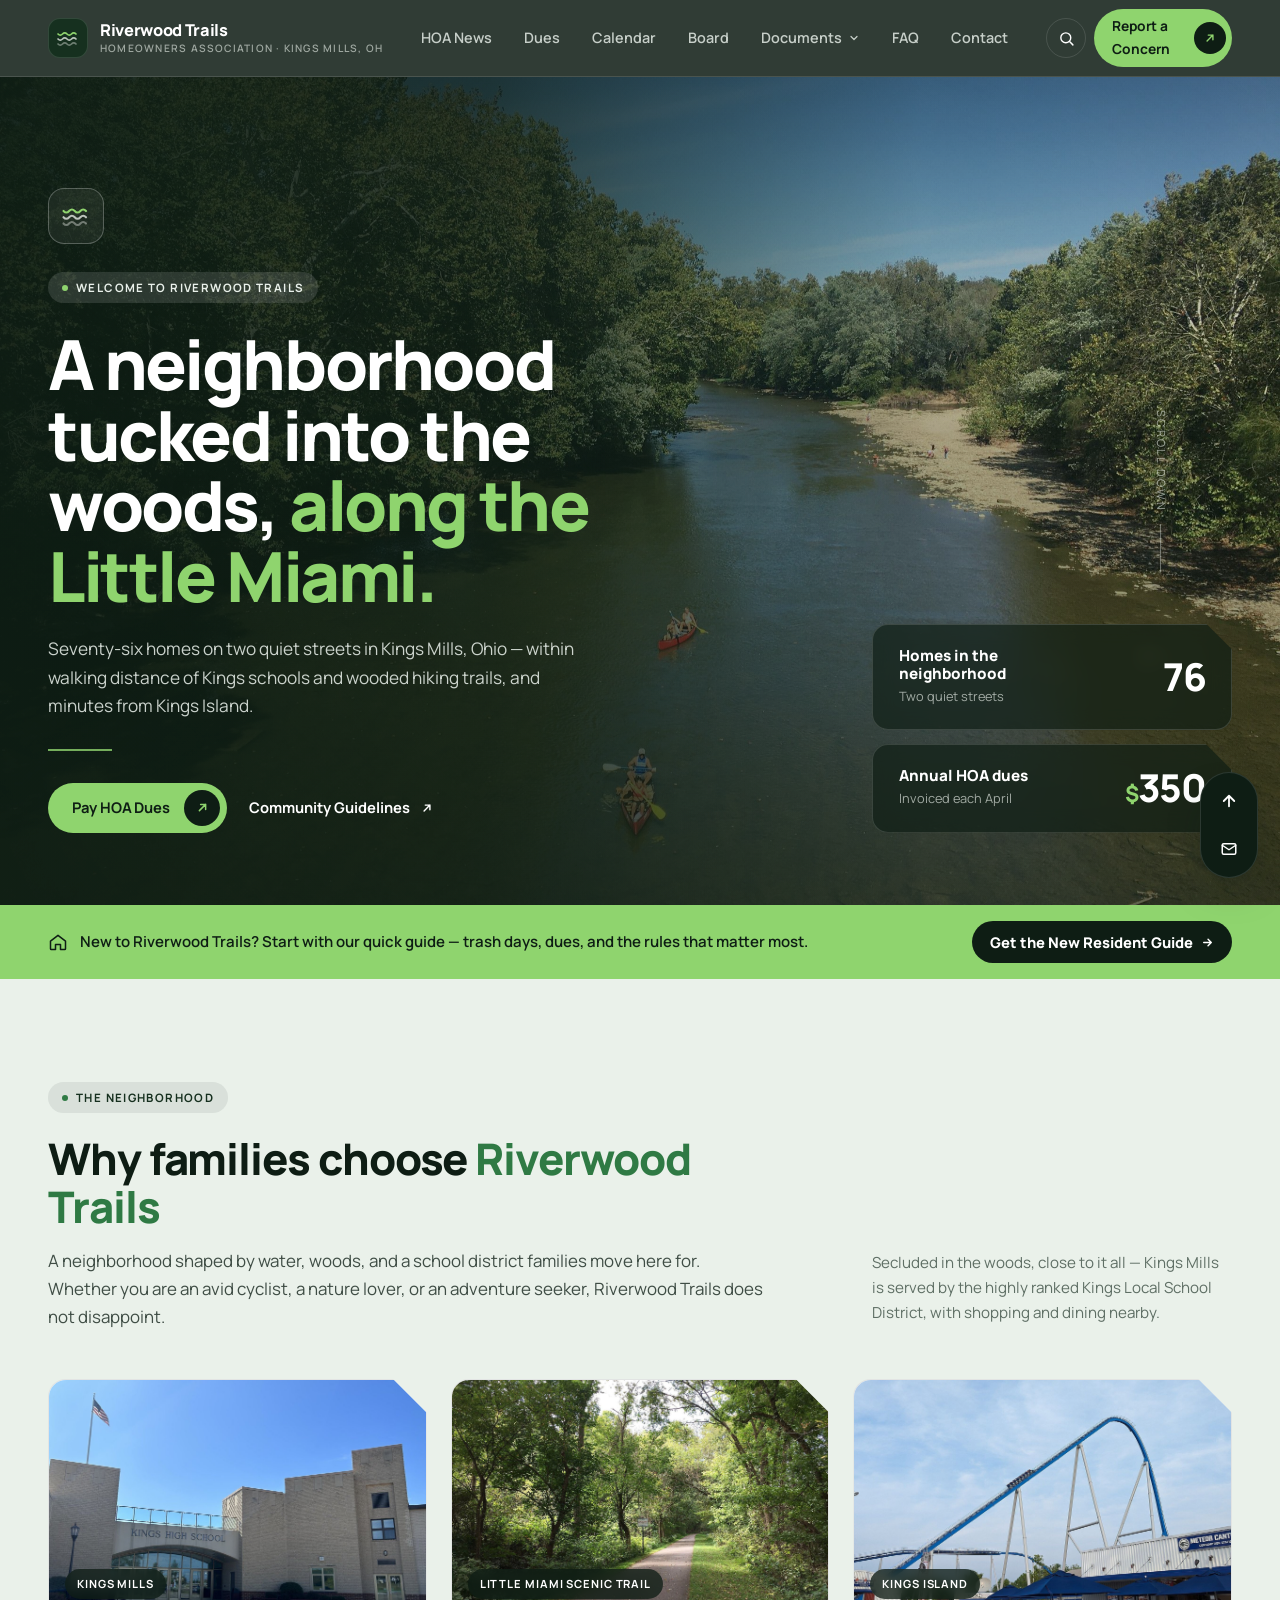
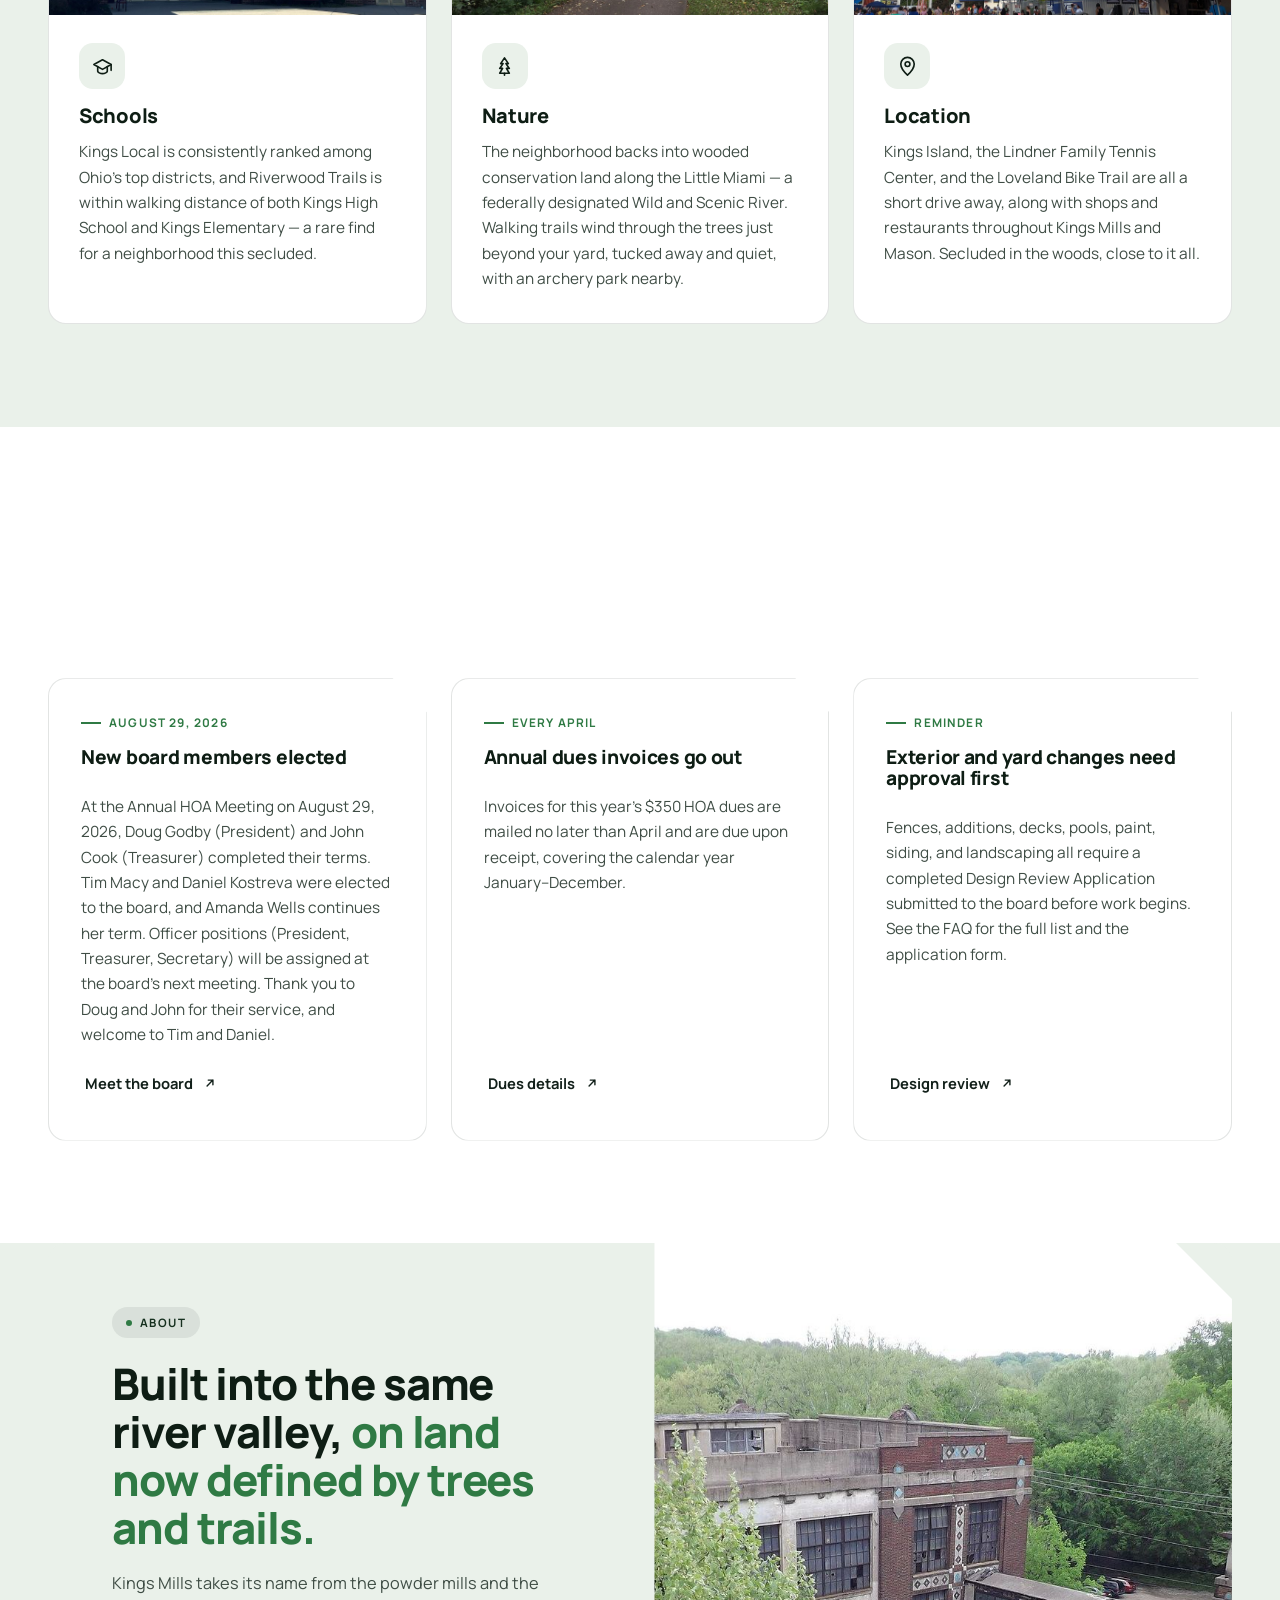
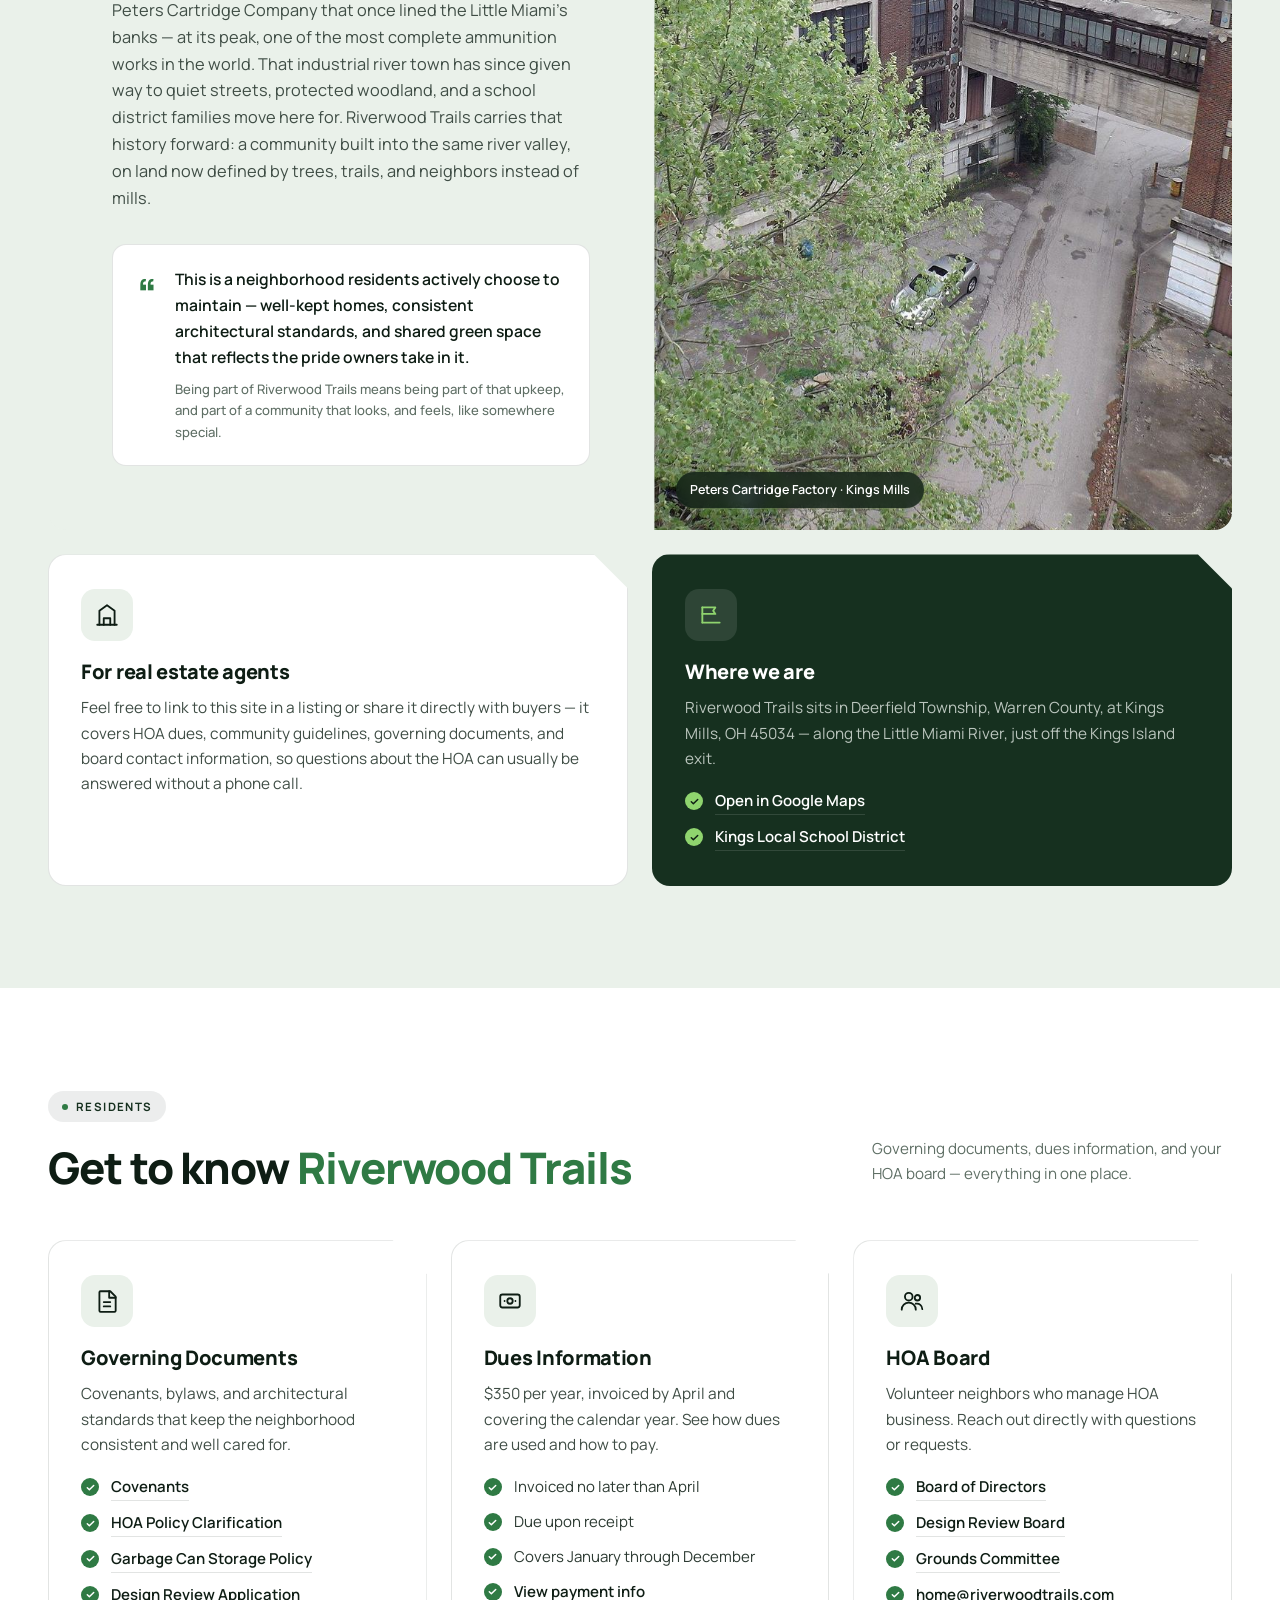
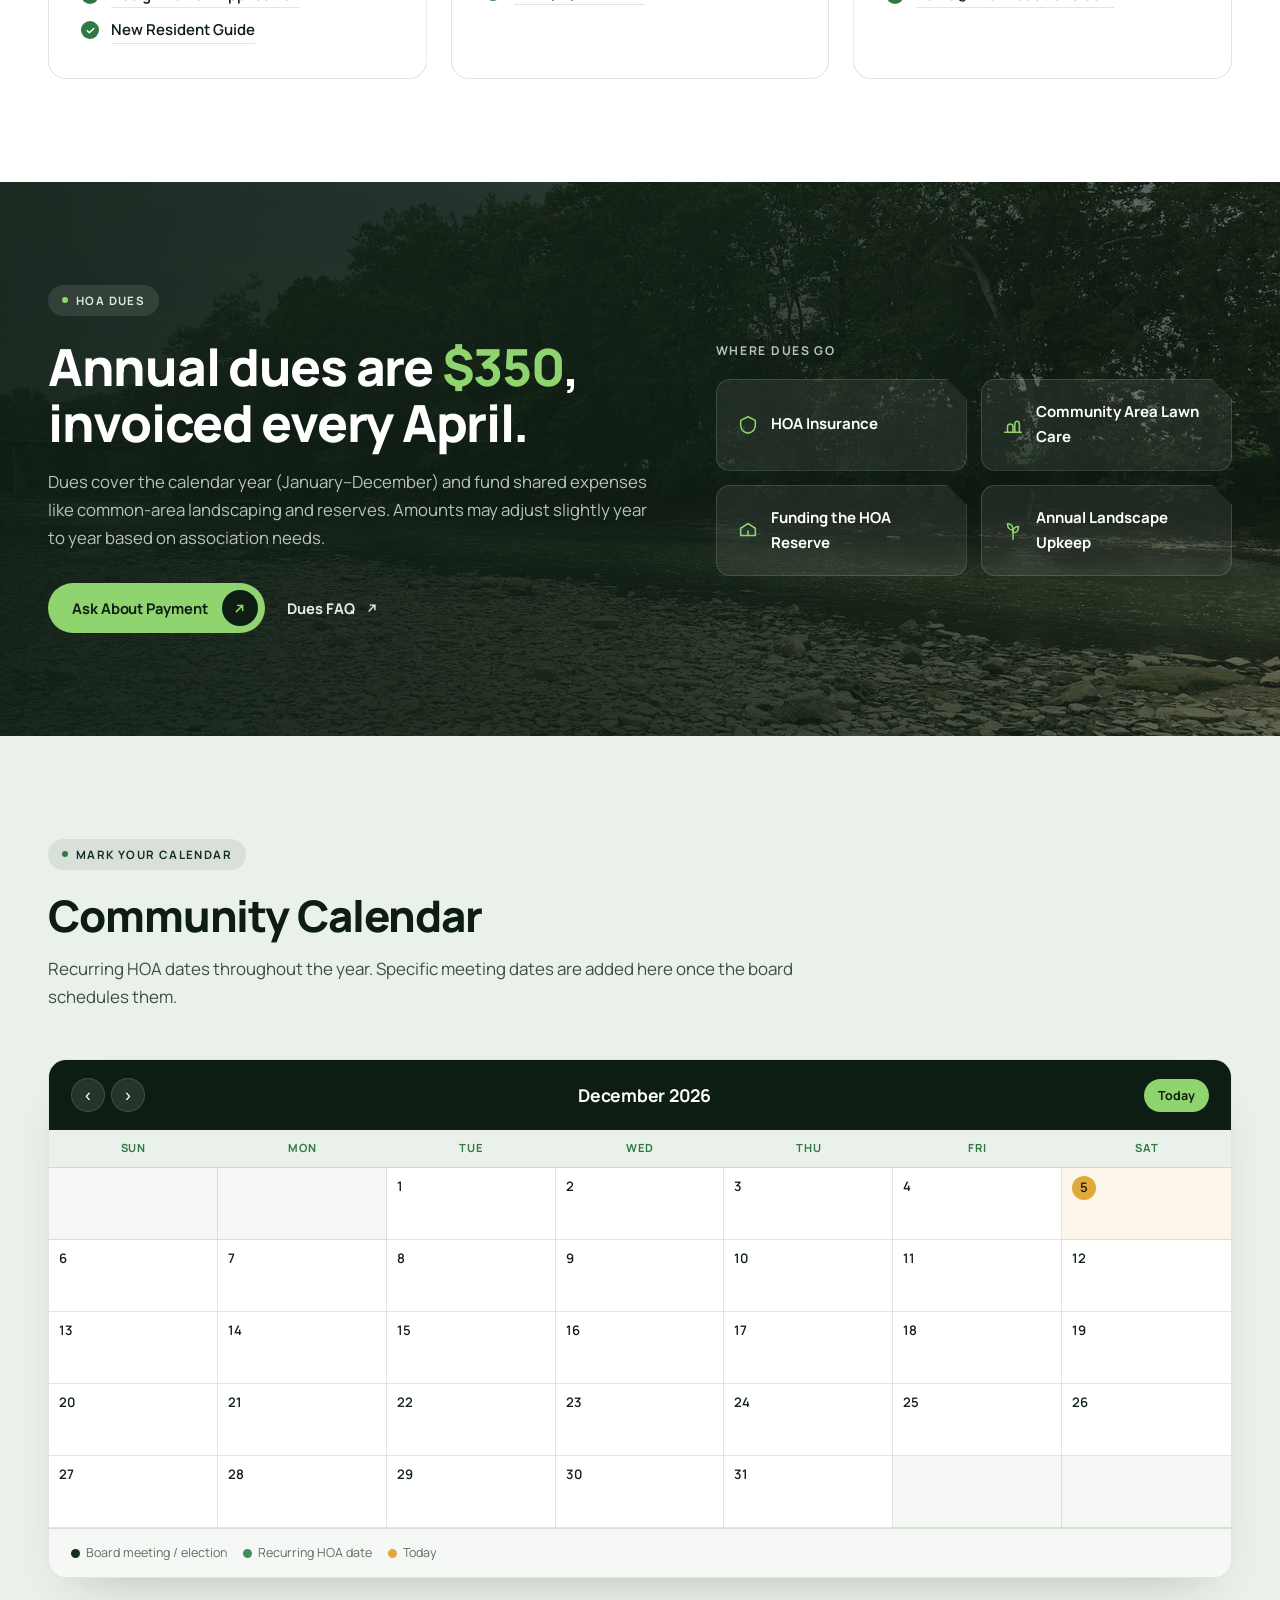
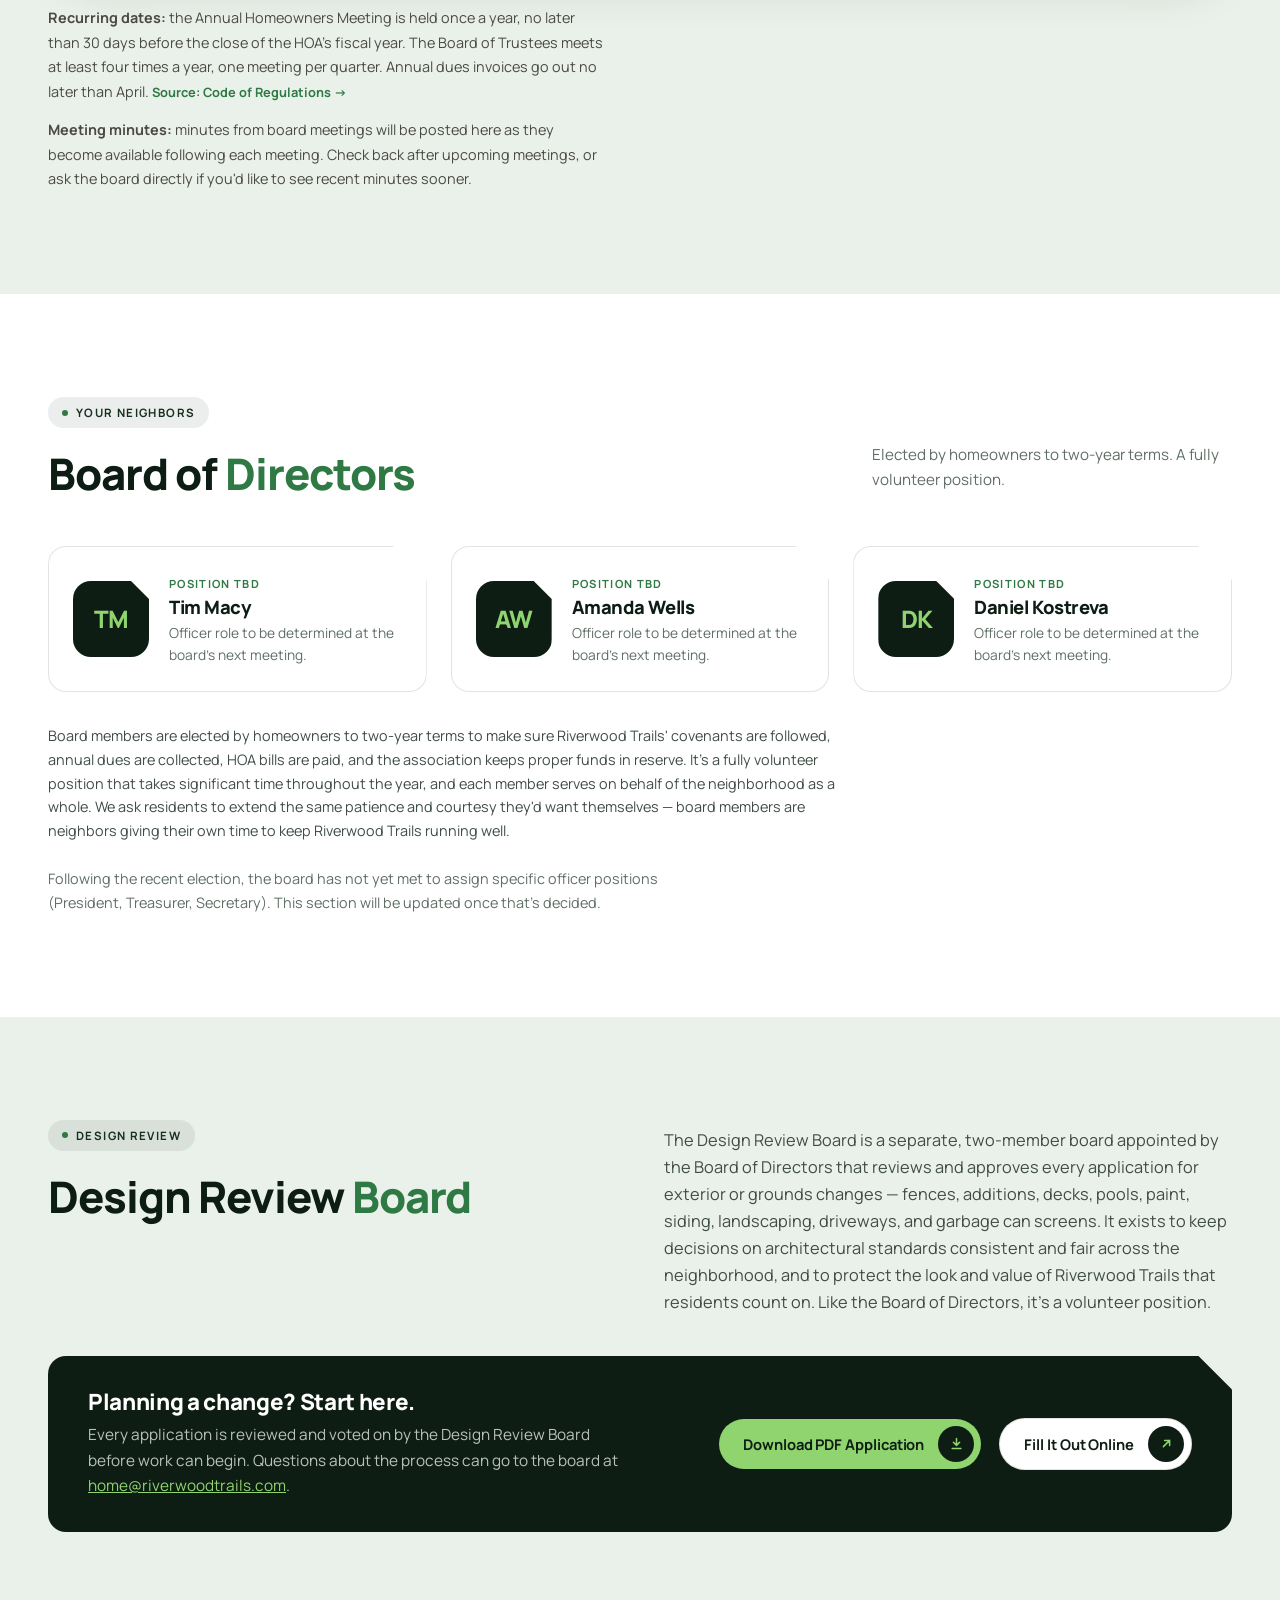
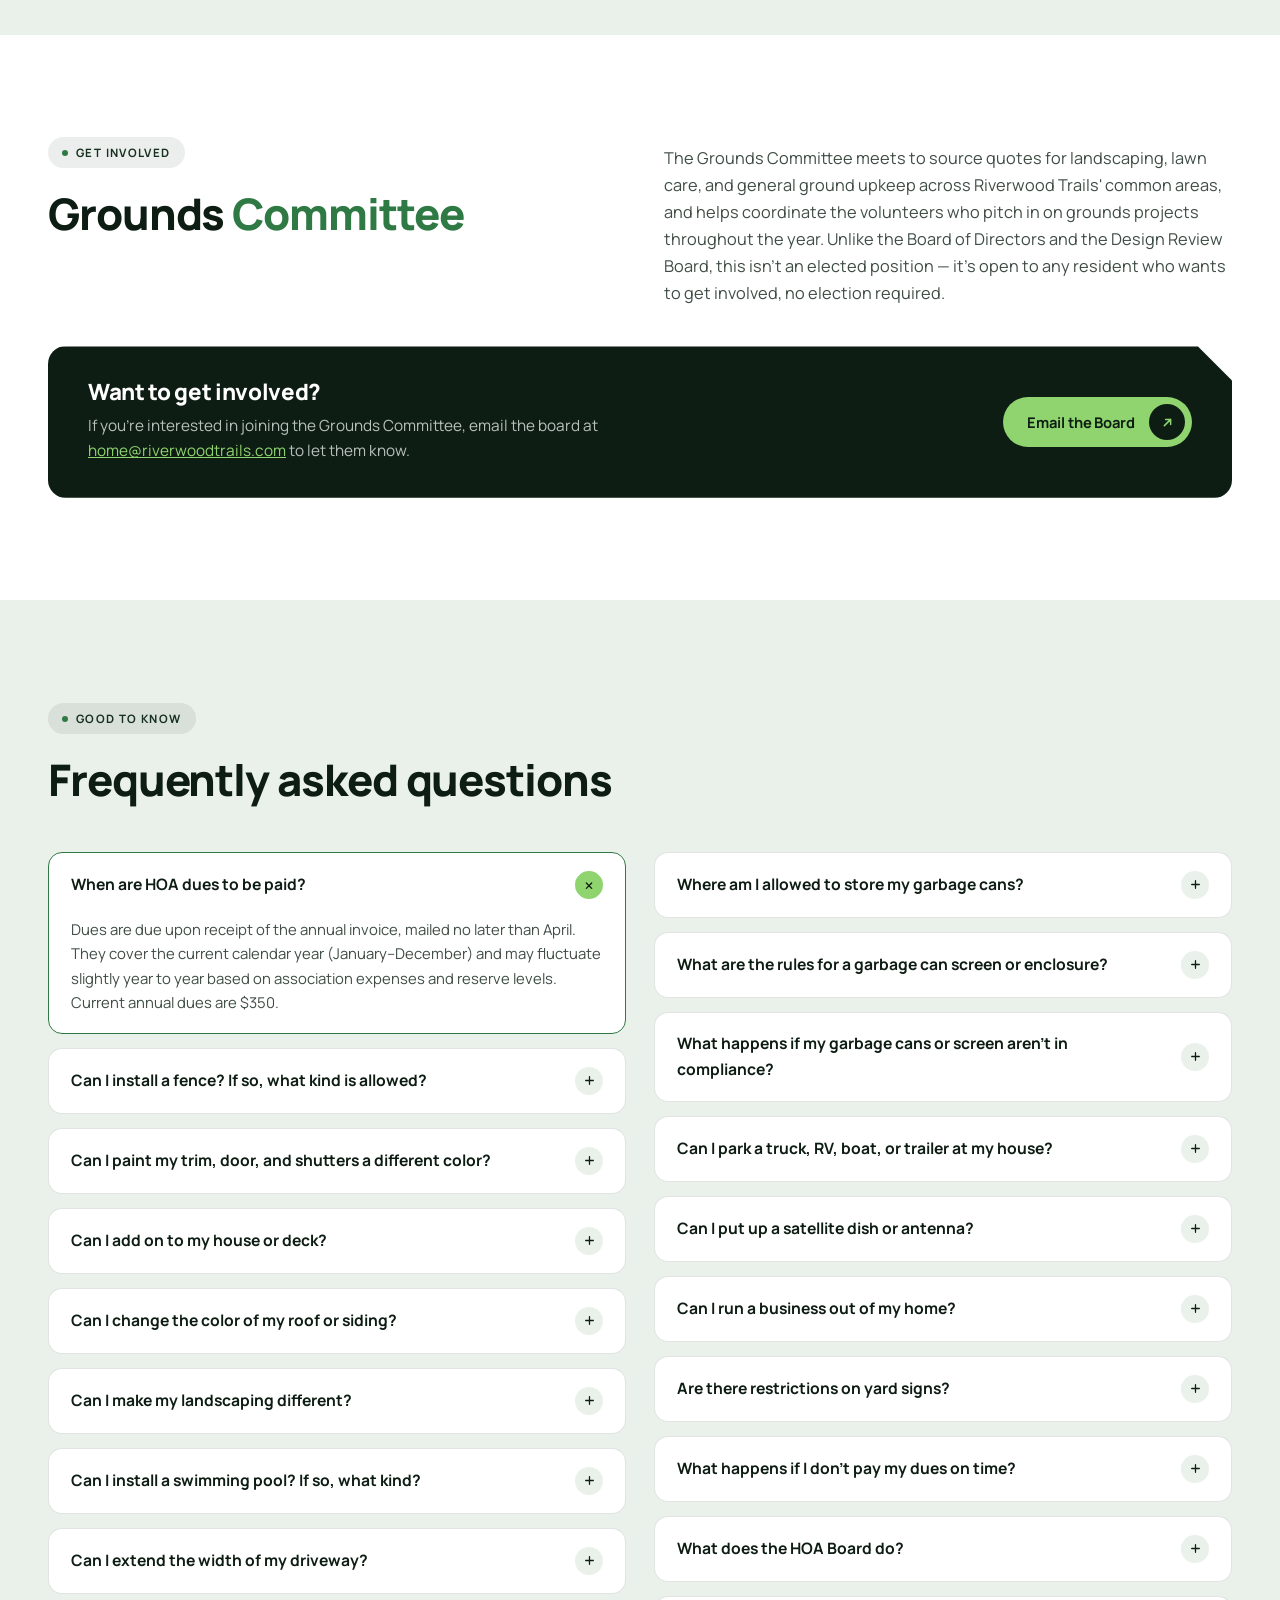
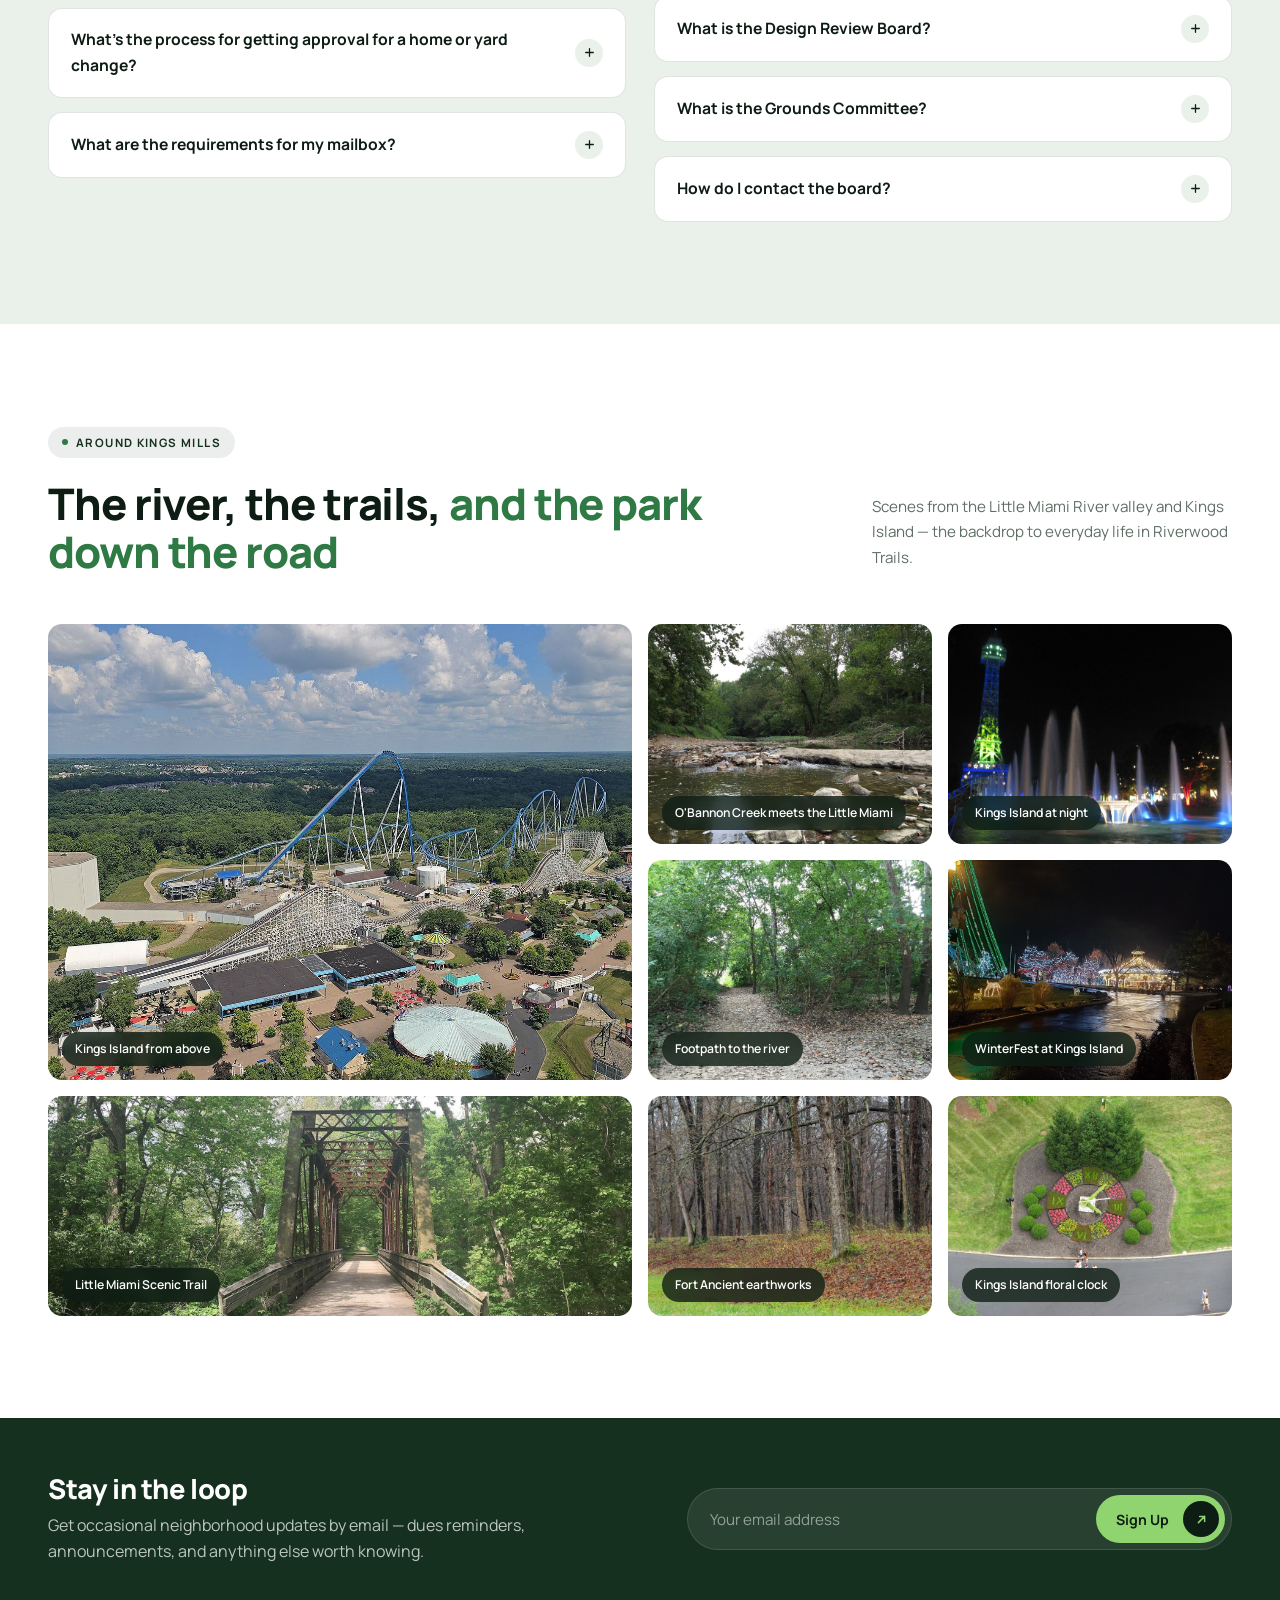
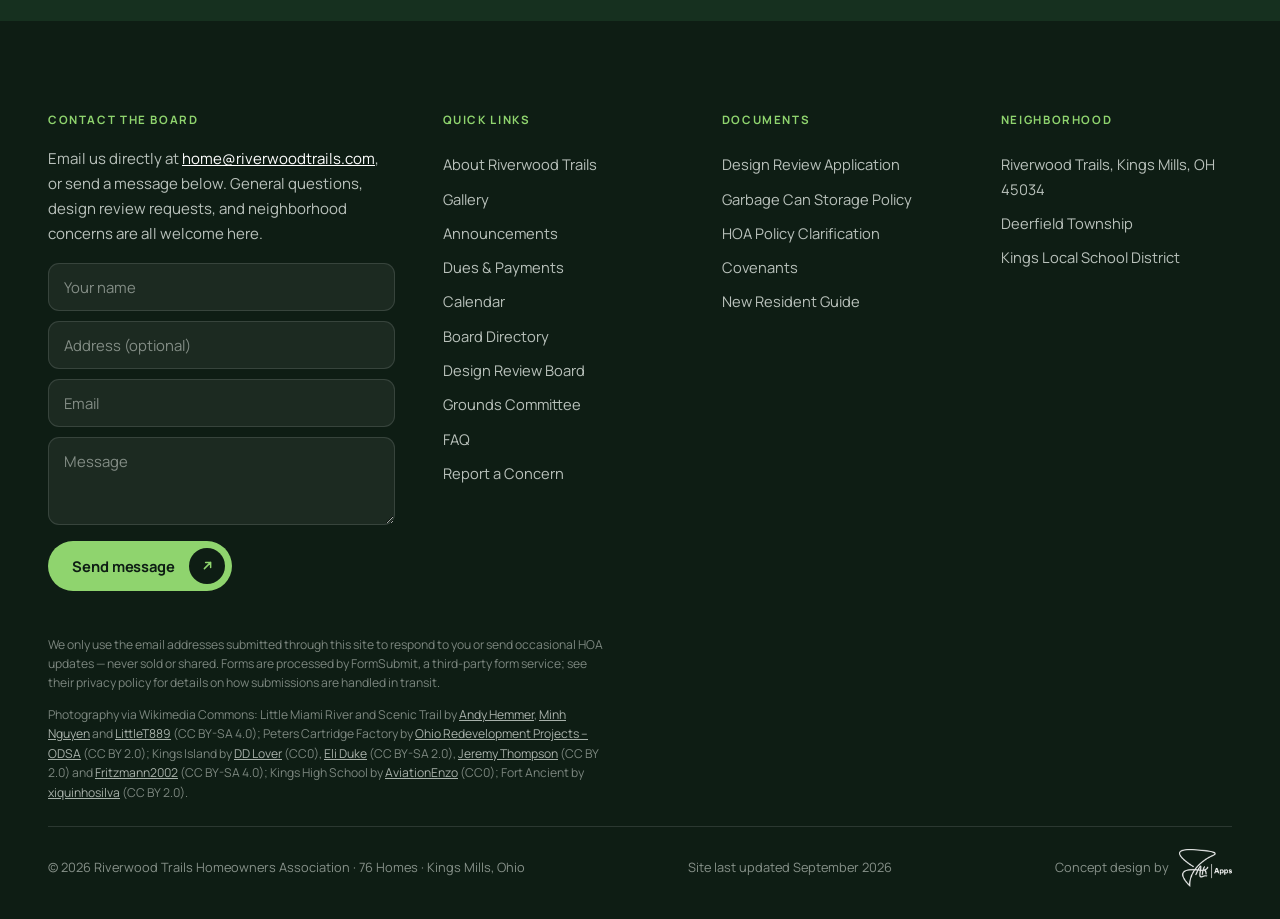
==== index.html @ 431be0e7 "Modern redesign: forest-green Lumex-style layout with real Little Miami / Kings Mills / Kings Island" ====
<!DOCTYPE html>
<html lang="en">
<head>
<meta charset="UTF-8">
<meta name="viewport" content="width=device-width, initial-scale=1.0">
<meta name="description" content="Official site of the Riverwood Trails Homeowners' Association — a 76-home neighborhood in Kings Mills, Ohio. Find HOA dues info, community guidelines, governing documents, and board contacts.">
<meta property="og:title" content="Riverwood Trails HOA — Kings Mills, Ohio">
<meta property="og:description" content="A peaceful, close-knit community of 76 homes in Kings Mills, Ohio — along the Little Miami River and minutes from Kings Island.">
<meta property="og:type" content="website">
<meta property="og:image" content="images/hero.jpg">
<link rel="icon" type="image/svg+xml" href="data:image/svg+xml,%3Csvg xmlns='http://www.w3.org/2000/svg' viewBox='0 0 64 64'%3E%3Crect width='64' height='64' rx='14' fill='%230e1d14'/%3E%3Cpath d='M10 24c4 4.5 8 4.5 12 0s8-4.5 12 0 8 4.5 12 0 8-4.5 8 0' stroke='%238fd46e' stroke-width='4' fill='none' stroke-linecap='round'/%3E%3Cpath d='M10 35c4 4.5 8 4.5 12 0s8-4.5 12 0 8 4.5 12 0 8-4.5 8 0' stroke='%23f2f6f0' stroke-width='4' fill='none' stroke-linecap='round' opacity='.75'/%3E%3Cpath d='M10 46c4 4.5 8 4.5 12 0s8-4.5 12 0 8 4.5 12 0 8-4.5 8 0' stroke='%23f2f6f0' stroke-width='4' fill='none' stroke-linecap='round' opacity='.4'/%3E%3C/svg%3E">
<title>Riverwood Trails HOA — Kings Mills, Ohio</title>
<link rel="preconnect" href="https://fonts.googleapis.com">
<link rel="preconnect" href="https://fonts.gstatic.com" crossorigin>
<link href="https://fonts.googleapis.com/css2?family=Manrope:wght@400;500;600;700;800&display=swap" rel="stylesheet">
<style>
  :root{
    --forest-deep:#0e1d14;
    --forest:#16301f;
    --moss:#22492f;
    --leaf:#8fd46e;
    --leaf-deep:#2f7a44;
    --sage:#eaf1ea;
    --sage-2:#dfe9df;
    --paper:#ffffff;
    --cream:#f5f8f4;
    --ink:#12201a;
    --muted:#5f6f65;
    --line:rgba(18,32,26,.12);
    --line-dark:rgba(255,255,255,.12);
    --amber:#e0a93a;
    /* aliases used by the calendar + faq fragments */
    --river:#3f8f5a;
    --clay:#e0a93a;
    --radius:18px;
    --chamfer:34px;
  }
  html{scroll-behavior:smooth; scroll-padding-top:90px;}
  *{box-sizing:border-box; margin:0; padding:0;}
  body{background:var(--paper); color:var(--ink); font-family:'Manrope',-apple-system,BlinkMacSystemFont,"Segoe UI",Roboto,sans-serif; line-height:1.65; -webkit-font-smoothing:antialiased;}
  h1,h2,h3,h4{font-weight:800; letter-spacing:-.025em; line-height:1.1; color:var(--forest-deep);}
  h2{font-size:clamp(1.9rem,3.4vw,2.9rem);}
  h2 em, h1 em{font-style:normal; color:var(--leaf-deep);}
  .dark h2 em, .dark h1 em{color:var(--leaf);}
  h3{font-size:1.25rem; letter-spacing:-.015em;}
  p{color:#3f4d45;}
  a{color:inherit;}
  img{max-width:100%; display:block;}
  .wrap{max-width:1480px; margin:0 auto; padding:0 clamp(20px,4vw,48px);}
  .band{padding:clamp(72px,8vw,112px) 0;}
  .band.sage{background:var(--sage);}
  .band.dark{background:var(--forest-deep); color:#e9f0ea;}
  .band.dark p{color:rgba(233,240,234,.78);}
  .band.dark h2, .band.dark h3, .band.dark h4{color:#fff;}

  /* tag / eyebrow pill */
  .tag, .eyebrow{display:inline-flex; align-items:center; gap:8px; background:rgba(18,32,26,.08); color:var(--forest); border-radius:999px; padding:6px 14px; font-size:.72rem; font-weight:700; letter-spacing:.12em; text-transform:uppercase; margin-bottom:22px;}
  .tag::before, .eyebrow::before{content:""; width:6px; height:6px; border-radius:50%; background:var(--leaf-deep);}
  .dark .tag, .dark .eyebrow{background:rgba(255,255,255,.1); color:#dfe9df;}
  .dark .tag::before, .dark .eyebrow::before{background:var(--leaf);}

  .section-head{max-width:720px; margin-bottom:48px;}
  .section-head p{margin-top:16px; font-size:1.06rem;}
  .head-row{display:flex; align-items:flex-end; justify-content:space-between; gap:32px; flex-wrap:wrap; margin-bottom:48px;}
  .head-row .section-head{margin-bottom:0;}
  .head-row .aside{max-width:360px; color:var(--muted); font-size:.95rem; padding-bottom:6px;}

  /* buttons */
  .btn{display:inline-flex; align-items:center; gap:14px; padding:7px 7px 7px 24px; border-radius:999px; background:var(--leaf); color:var(--forest-deep); font-weight:700; font-size:.92rem; text-decoration:none; border:0; cursor:pointer; font-family:inherit; letter-spacing:-.005em; transition:transform .2s cubic-bezier(.2,.7,.3,1), box-shadow .2s ease, background .2s;}
  .btn .cap{width:36px; height:36px; border-radius:50%; background:var(--forest-deep); color:var(--leaf); display:inline-flex; align-items:center; justify-content:center; flex-shrink:0; transition:transform .25s ease;}
  .btn .cap svg{width:15px; height:15px;}
  .btn:hover{transform:translateY(-2px); box-shadow:0 14px 30px -14px rgba(14,29,20,.5);}
  .btn:hover .cap{transform:rotate(-45deg);}
  .btn-dark{background:var(--forest-deep); color:#fff;}
  .btn-dark .cap{background:var(--leaf); color:var(--forest-deep);}
  .btn-white{background:#fff; color:var(--forest-deep); border:1px solid var(--line);}
  .btn-white .cap{background:var(--forest-deep); color:var(--leaf);}
  .btn-clay{background:var(--leaf); color:var(--forest-deep);}
  .btn-text{display:inline-flex; align-items:center; gap:10px; font-weight:700; font-size:.92rem; color:inherit; text-decoration:none; padding:10px 4px;}
  .btn-text svg{width:14px; height:14px; transition:transform .2s;}
  .btn-text:hover svg{transform:translate(3px,-3px);}
  .btn-row{display:flex; align-items:center; gap:18px; flex-wrap:wrap; margin-top:32px;}

  /* chamfered card */
  .card{background:#fff; border:1px solid var(--line); border-radius:var(--radius); padding:34px 32px; position:relative; clip-path:polygon(0 0, calc(100% - var(--chamfer)) 0, 100% var(--chamfer), 100% 100%, 0 100%);}
  .card.sage{background:var(--sage); border-color:transparent;}
  .card.dark{background:var(--forest); border-color:transparent; color:#e9f0ea;}
  .card.dark p{color:rgba(233,240,234,.78);}
  .card.dark h3, .card.dark h4{color:#fff;}
  .card h3{margin-bottom:12px;}
  .card p{font-size:.96rem;}
  .checks{list-style:none; margin-top:18px; display:flex; flex-direction:column; gap:10px;}
  .checks li{display:flex; gap:12px; align-items:flex-start; font-size:.94rem; color:#2c3a32;}
  .checks li a{text-decoration:none; font-weight:600; color:var(--forest-deep); border-bottom:1px solid var(--line); transition:border-color .15s;}
  .checks li a:hover{border-color:var(--leaf-deep);}
  .checks li::before{content:""; flex:none; width:18px; height:18px; margin-top:3px; border-radius:50%; background:var(--leaf-deep) url("data:image/svg+xml,%3Csvg xmlns='http://www.w3.org/2000/svg' viewBox='0 0 24 24' fill='none' stroke='white' stroke-width='3.2' stroke-linecap='round' stroke-linejoin='round'%3E%3Cpath d='M5 12.5l4.5 4.5L19 7.5'/%3E%3C/svg%3E") center/11px no-repeat;}
  .card.dark .checks li{color:rgba(233,240,234,.85);}
  .card.dark .checks li a{color:#fff; border-color:var(--line-dark);}
  .card.dark .checks li::before{background-color:var(--leaf); background-image:url("data:image/svg+xml,%3Csvg xmlns='http://www.w3.org/2000/svg' viewBox='0 0 24 24' fill='none' stroke='%230e1d14' stroke-width='3.2' stroke-linecap='round' stroke-linejoin='round'%3E%3Cpath d='M5 12.5l4.5 4.5L19 7.5'/%3E%3C/svg%3E");}

  .icon{width:52px; height:52px; border-radius:14px; background:var(--sage); color:var(--forest-deep); display:inline-flex; align-items:center; justify-content:center; margin-bottom:20px;}
  .icon svg{width:26px; height:26px; stroke:currentColor; fill:none; stroke-width:1.7; stroke-linecap:round; stroke-linejoin:round;}

  .grid3{display:grid; grid-template-columns:repeat(3,1fr); gap:24px;}
  .grid2{display:grid; grid-template-columns:1fr 1fr; gap:24px;}

  /* HEADER */
  header{position:sticky; top:0; z-index:60; background:rgba(14,29,20,.86); backdrop-filter:blur(14px); -webkit-backdrop-filter:blur(14px); border-bottom:1px solid var(--line-dark); color:#fff;}
  nav{display:flex; align-items:center; justify-content:space-between; gap:24px; height:76px;}
  .brand{display:flex; align-items:center; gap:12px; text-decoration:none; color:#fff;}
  .brand-mark{width:40px; height:40px; border-radius:12px; background:var(--forest); border:1px solid var(--line-dark); display:flex; align-items:center; justify-content:center; flex-shrink:0;}
  .brand-mark svg{width:24px; height:24px;}
  .brand-name{font-weight:800; font-size:1.02rem; letter-spacing:-.02em; line-height:1.1;}
  .brand-name small{display:block; white-space:nowrap; font-weight:600; font-size:.64rem; letter-spacing:.12em; text-transform:uppercase; color:rgba(233,240,234,.6); margin-top:3px;}
  .navlinks{display:flex; align-items:center; gap:4px; font-size:.9rem; font-weight:600;}
  .navlinks > a, .navlinks .dd > button{white-space:nowrap; text-decoration:none; color:rgba(233,240,234,.82); padding:10px 14px; border-radius:999px; transition:color .15s, background .15s; background:none; border:0; font:inherit; cursor:pointer; display:inline-flex; align-items:center; gap:6px;}
  .navlinks > a:hover, .navlinks .dd > button:hover, .navlinks .dd:focus-within > button{color:#fff; background:rgba(255,255,255,.08);}
  .navlinks a.hot{color:var(--leaf); display:none;}
  .dd{position:relative;}
  .dd > button svg{width:12px; height:12px; transition:transform .2s;}
  .dd:hover > button svg, .dd:focus-within > button svg{transform:rotate(180deg);}
  .dd-menu{position:absolute; top:calc(100% + 10px); left:0; min-width:260px; background:#fff; color:var(--ink); border-radius:14px; border:1px solid var(--line); box-shadow:0 24px 50px -20px rgba(14,29,20,.45); padding:8px; opacity:0; visibility:hidden; transform:translateY(-6px); transition:opacity .18s, transform .18s, visibility .18s; z-index:70;}
  .dd:hover .dd-menu, .dd:focus-within .dd-menu{opacity:1; visibility:visible; transform:none;}
  .dd-menu a{display:flex; align-items:center; justify-content:space-between; gap:12px; padding:10px 12px; border-radius:9px; text-decoration:none; font-size:.88rem; font-weight:600; color:var(--forest-deep);}
  .dd-menu a:hover{background:var(--sage);}
  .dd-menu a span{font-size:.68rem; font-weight:700; letter-spacing:.08em; text-transform:uppercase; color:var(--muted);}
  .nav-right{display:flex; align-items:center; gap:8px;}
  .nav-right .btn{padding:6px 6px 6px 18px; font-size:.86rem;}
  .nav-right .btn .cap{width:32px; height:32px;}
  .nav-right .btn .cap svg{width:14px; height:14px;}

  /* SEARCH */
  .search-wrap{position:relative; display:flex; align-items:center;}
  .search-toggle{background:none; border:1px solid var(--line-dark); cursor:pointer; width:40px; height:40px; border-radius:50%; display:flex; align-items:center; justify-content:center; color:#fff; transition:background .15s;}
  .search-toggle:hover{background:rgba(255,255,255,.1);}
  .search-toggle svg{width:17px; height:17px;}
  .search-panel{position:absolute; top:calc(100% + 16px); right:0; width:360px; max-width:88vw; background:#fff; color:var(--ink); border:1px solid var(--line); border-radius:14px; box-shadow:0 24px 50px -18px rgba(14,29,20,.45); padding:10px; opacity:0; visibility:hidden; transform:translateY(-6px); transition:opacity .18s ease, transform .18s ease, visibility .18s ease; z-index:70;}
  .search-panel.open{opacity:1; visibility:visible; transform:translateY(0);}
  .search-input{width:100%; padding:12px 14px; border:1px solid var(--line); border-radius:10px; font-family:inherit; font-size:.92rem; background:var(--cream); color:var(--ink);}
  .search-input:focus{outline:none; border-color:var(--leaf-deep);}
  .search-results{max-height:340px; overflow-y:auto; margin-top:8px;}
  .search-result{display:flex; flex-direction:column; gap:2px; padding:10px 12px; border-radius:9px; text-decoration:none; cursor:pointer;}
  .search-result:hover, .search-result.active{background:var(--sage);}
  .search-result .r-title{font-size:.9rem; color:var(--forest-deep); font-weight:600;}
  .search-result .r-tag{font-size:.68rem; color:var(--leaf-deep); text-transform:uppercase; letter-spacing:.08em; font-weight:700;}
  .search-empty{padding:14px 12px; font-size:.86rem; color:var(--muted); text-align:center;}

  .menu-toggle{display:none; background:none; border:1px solid var(--line-dark); cursor:pointer; width:40px; height:40px; border-radius:50%; padding:0; flex-direction:column; align-items:center; justify-content:center; gap:5px;}
  .menu-toggle span{display:block; width:18px; height:2px; background:#fff; border-radius:2px; transition:transform .2s ease, opacity .2s ease;}
  .menu-toggle.open span:nth-child(1){transform:translateY(7px) rotate(45deg);}
  .menu-toggle.open span:nth-child(2){opacity:0;}
  .menu-toggle.open span:nth-child(3){transform:translateY(-7px) rotate(-45deg);}

  /* HERO */
  .hero{position:relative; min-height:min(92vh,880px); display:flex; align-items:center; overflow:hidden; isolation:isolate; color:#fff;}
  .hero-bg{position:absolute; inset:0; z-index:-2;}
  .hero-bg img{width:100%; height:100%; object-fit:cover; object-position:62% 50%; transform:scale(1.04); animation:heroZoom 18s ease-out forwards;}
  @keyframes heroZoom{to{transform:scale(1);}}
  .hero::after{content:""; position:absolute; inset:0; z-index:-1; background:linear-gradient(90deg, rgba(14,29,20,.93) 0%, rgba(14,29,20,.78) 38%, rgba(14,29,20,.28) 72%, rgba(14,29,20,.18) 100%), linear-gradient(180deg, rgba(14,29,20,.35) 0%, rgba(14,29,20,0) 30%, rgba(14,29,20,.55) 100%);}
  .hero .wrap{width:100%; display:grid; grid-template-columns:minmax(0,680px) 1fr; gap:40px; align-items:end; padding-top:110px; padding-bottom:72px;}
  .hero-mark{width:56px; height:56px; border-radius:16px; border:1px solid rgba(255,255,255,.25); display:flex; align-items:center; justify-content:center; margin-bottom:28px; background:rgba(255,255,255,.06);}
  .hero-mark svg{width:30px; height:30px;}
  .hero .tag{background:rgba(255,255,255,.12); color:#e9f0ea; margin-bottom:26px;}
  .hero .tag::before{background:var(--leaf);}
  .hero h1{color:#fff; font-size:clamp(2.6rem,5.4vw,4.6rem); line-height:1.02; letter-spacing:-.035em;}
  .hero h1 em{color:var(--leaf);}
  .hero p.lede{margin-top:24px; font-size:1.08rem; max-width:50ch; color:rgba(233,240,234,.86);}
  .hero-rule{width:64px; height:2px; background:var(--leaf); margin-top:28px; opacity:.8;}
  .stats{display:flex; flex-direction:column; gap:14px; justify-self:end; width:min(100%,360px);}
  .stat{display:flex; align-items:center; justify-content:space-between; gap:20px; background:rgba(14,29,20,.66); backdrop-filter:blur(10px); -webkit-backdrop-filter:blur(10px); border:1px solid rgba(255,255,255,.14); border-radius:16px; padding:22px 26px; clip-path:polygon(0 0, calc(100% - 26px) 0, 100% 26px, 100% 100%, 0 100%);}
  .stat b{display:block; font-size:.95rem; font-weight:800; color:#fff; line-height:1.2;}
  .stat small{display:block; font-size:.8rem; color:rgba(233,240,234,.65); margin-top:3px;}
  .stat strong{font-size:2.4rem; font-weight:800; letter-spacing:-.04em; color:#fff; line-height:1; white-space:nowrap;}
  .stat strong span{color:var(--leaf); font-size:1.4rem; margin-left:2px;}
  .scroll-cue{position:absolute; right:clamp(16px,3vw,40px); top:50%; transform:translateY(-50%) rotate(90deg); transform-origin:center; font-size:.7rem; letter-spacing:.2em; text-transform:uppercase; color:rgba(233,240,234,.6); display:flex; align-items:center; gap:12px; z-index:1;}
  .scroll-cue::after{content:""; width:48px; height:1px; background:rgba(233,240,234,.4);}

  /* BANNER */
  .banner{background:var(--leaf); color:var(--forest-deep);}
  .banner .wrap{display:flex; align-items:center; justify-content:space-between; gap:20px; flex-wrap:wrap; padding-top:16px; padding-bottom:16px;}
  .banner p{color:var(--forest-deep); font-size:.94rem; font-weight:600; display:flex; align-items:center; gap:12px;}
  .banner p svg{width:20px; height:20px; flex:none;}
  .banner a{font-weight:800; font-size:.92rem; text-decoration:none; display:inline-flex; align-items:center; gap:8px; background:var(--forest-deep); color:#fff; border-radius:999px; padding:9px 18px;}
  .banner a svg{width:13px; height:13px;}

  /* FEATURES */
  .feature-card{padding:0; overflow:hidden;}
  .feature-card .ph{aspect-ratio:16/10; overflow:hidden; position:relative;}
  .feature-card .ph img{width:100%; height:100%; object-fit:cover; transition:transform .7s ease;}
  .feature-card:hover .ph img{transform:scale(1.05);}
  .feature-card .ph span{position:absolute; left:16px; bottom:16px; background:rgba(14,29,20,.75); color:#fff; font-size:.7rem; font-weight:700; letter-spacing:.08em; text-transform:uppercase; padding:6px 12px; border-radius:999px; backdrop-filter:blur(6px);}
  .feature-card .body{padding:28px 30px 32px;}
  .feature-card .icon{margin-bottom:16px; width:46px; height:46px;}
  .feature-card .icon svg{width:23px; height:23px;}

  /* ANNOUNCEMENTS */
  .news{display:grid; grid-template-columns:repeat(3,1fr); gap:24px;}
  .news .card{display:flex; flex-direction:column; gap:14px;}
  .news .date{display:inline-flex; align-items:center; gap:8px; font-size:.74rem; font-weight:700; letter-spacing:.1em; text-transform:uppercase; color:var(--leaf-deep);}
  .news .date::before{content:""; width:20px; height:2px; background:var(--leaf-deep);}
  .news h3{font-size:1.2rem;}
  .news .card p{flex:1;}

  /* ABOUT split */
  .split{display:grid; grid-template-columns:1.05fr 1fr; gap:0; border-radius:var(--radius); overflow:hidden; background:var(--sage);}
  .split .copy{padding:clamp(40px,5vw,72px);}
  .split .photo{position:relative; min-height:520px; clip-path:polygon(0 0, calc(100% - 56px) 0, 100% 56px, 100% 100%, 0 100%);}
  .split .photo img{position:absolute; inset:0; width:100%; height:100%; object-fit:cover;}
  .split .photo figcaption{position:absolute; left:22px; bottom:22px; background:rgba(14,29,20,.78); color:#fff; font-size:.78rem; font-weight:600; padding:8px 14px; border-radius:999px; backdrop-filter:blur(6px);}
  .quote{display:flex; gap:18px; align-items:flex-start; background:#fff; border-radius:14px; padding:22px 24px; margin-top:32px; border:1px solid var(--line);}
  .quote .q{font-size:2.6rem; line-height:.6; color:var(--leaf-deep); font-weight:800; margin-top:14px;}
  .quote p{font-size:.98rem; color:var(--forest-deep); font-weight:600;}
  .quote small{display:block; color:var(--muted); font-weight:500; margin-top:8px; font-size:.82rem;}
  .about-cards{margin-top:24px;}

  /* DUES band */
  .dues-band{position:relative; overflow:hidden; isolation:isolate; color:#fff;}
  .dues-band .bg{position:absolute; inset:0; z-index:-2;}
  .dues-band .bg img{width:100%; height:100%; object-fit:cover; object-position:center 60%;}
  .dues-band::after{content:""; position:absolute; inset:0; z-index:-1; background:linear-gradient(90deg, rgba(14,29,20,.94) 0%, rgba(14,29,20,.86) 50%, rgba(14,29,20,.6) 100%);}
  .dues-band h2{color:#fff; font-size:clamp(2rem,4vw,3.4rem);}
  .dues-band h2 em{color:var(--leaf);}
  .dues-band .lede{margin-top:18px; max-width:60ch; color:rgba(233,240,234,.82); font-size:1.05rem;}
  .dues-grid{display:grid; grid-template-columns:1.2fr 1fr; gap:48px; align-items:center;}
  .dues-list{display:grid; grid-template-columns:1fr 1fr; gap:14px;}
  .dues-list div{background:rgba(255,255,255,.07); border:1px solid rgba(255,255,255,.14); border-radius:14px; padding:20px 20px; font-weight:700; font-size:.94rem; color:#fff; display:flex; gap:12px; align-items:center; clip-path:polygon(0 0, calc(100% - 20px) 0, 100% 20px, 100% 100%, 0 100%);}
  .dues-list div svg{width:22px; height:22px; flex:none; stroke:var(--leaf); fill:none; stroke-width:1.7; stroke-linecap:round; stroke-linejoin:round;}
  .dues-list p{grid-column:1/-1; font-size:.76rem; letter-spacing:.14em; text-transform:uppercase; font-weight:700; color:rgba(233,240,234,.6); margin-bottom:4px;}

  /* CALENDAR */
  .cal-wrap{border:1px solid var(--line); border-radius:var(--radius); overflow:hidden; background:#fff; box-shadow:0 24px 50px -30px rgba(14,29,20,.3);}
  .cal-header{display:flex; align-items:center; justify-content:space-between; background:var(--forest-deep); color:#fff; padding:18px 22px;}
  .cal-header h3{color:#fff; font-size:1.1rem; font-weight:700; margin:0;}
  .cal-nav{display:flex; gap:6px;}
  .cal-nav button{background:rgba(255,255,255,.1); border:1px solid var(--line-dark); color:#fff; width:34px; height:34px; border-radius:50%; cursor:pointer; font-size:1.1rem; display:flex; align-items:center; justify-content:center; transition:background .15s ease;}
  .cal-nav button:hover{background:var(--leaf); color:var(--forest-deep); border-color:var(--leaf);}
  .cal-today-btn{background:var(--leaf); border:0; color:var(--forest-deep); font-size:.78rem; font-weight:700; padding:8px 14px; border-radius:999px; cursor:pointer; font-family:inherit;}
  .cal-weekdays{display:grid; grid-template-columns:repeat(7,1fr); background:var(--sage); border-bottom:1px solid var(--line);}
  .cal-weekdays span{text-align:center; padding:9px 0; font-size:.7rem; font-weight:700; letter-spacing:.08em; color:var(--leaf-deep); text-transform:uppercase;}
  .cal-grid{display:grid; grid-template-columns:repeat(7,1fr);}
  .cal-day{min-height:72px; padding:8px 10px; border-right:1px solid var(--line); border-bottom:1px solid var(--line); font-size:.82rem; color:var(--ink); position:relative;}
  .cal-day:nth-child(7n){border-right:none;}
  .cal-day.empty{background:var(--cream);}
  .cal-day.today{background:rgba(224,169,58,.1);}
  .cal-day .cal-daynum{font-weight:600;}
  .cal-day.today .cal-daynum{display:inline-flex; align-items:center; justify-content:center; width:24px; height:24px; border-radius:50%; background:var(--amber); color:var(--forest-deep);}
  .cal-event{margin-top:5px; font-size:.68rem; font-weight:600; background:var(--forest); color:#fff; padding:3px 7px; border-radius:6px; line-height:1.3; display:block; cursor:pointer;}
  .cal-event.recurring{background:var(--river);}
  .cal-event:hover{opacity:.85;}
  .cal-legend{display:flex; flex-wrap:wrap; gap:16px; padding:14px 22px; background:var(--cream); border-top:1px solid var(--line); font-size:.78rem; color:var(--muted);}
  .cal-legend span{display:flex; align-items:center; gap:6px;}
  .cal-legend .dot{width:9px; height:9px; border-radius:50%; display:inline-block;}
  .cal-modal-overlay{position:fixed; inset:0; z-index:100; background:rgba(14,29,20,.6); display:flex; align-items:center; justify-content:center; padding:20px; opacity:0; visibility:hidden; transition:opacity .2s ease, visibility .2s ease;}
  .cal-modal-overlay.open{opacity:1; visibility:visible;}
  .cal-modal{background:#fff; border-radius:16px; max-width:440px; width:100%; padding:30px 28px; position:relative; box-shadow:0 30px 60px -20px rgba(14,29,20,.5); transform:translateY(10px); transition:transform .2s ease;}
  .cal-modal-overlay.open .cal-modal{transform:translateY(0);}
  .cal-modal-close{position:absolute; top:14px; right:14px; background:none; border:none; cursor:pointer; width:32px; height:32px; border-radius:50%; font-size:1.2rem; color:var(--forest-deep); opacity:.6; display:flex; align-items:center; justify-content:center;}
  .cal-modal-close:hover{opacity:1; background:var(--sage);}
  .cal-modal-date{font-size:.72rem; color:var(--leaf-deep); font-weight:700; text-transform:uppercase; letter-spacing:.1em; margin-bottom:8px;}
  .cal-modal h3{font-size:1.25rem; margin-bottom:12px; padding-right:20px;}
  .cal-modal p.cal-modal-detail{font-size:.94rem; line-height:1.6; margin-bottom:18px;}
  #calendar > p{max-width:70ch; margin-top:24px; font-size:.92rem;}
  #calendar > p + p{margin-top:12px;}
  .cite{display:inline-block; margin-top:10px; font-size:.8rem; font-weight:700; color:var(--leaf-deep); text-decoration:none;}
  .cite:hover{text-decoration:underline;}

  /* BOARD */
  .team{display:grid; grid-template-columns:repeat(3,1fr); gap:24px;}
  .member{display:flex; align-items:center; gap:20px; padding:24px;}
  .member .mono{width:76px; height:76px; border-radius:18px; background:var(--forest-deep); color:var(--leaf); font-weight:800; font-size:1.5rem; letter-spacing:-.03em; display:flex; align-items:center; justify-content:center; flex:none; clip-path:polygon(0 0, calc(100% - 18px) 0, 100% 18px, 100% 100%, 0 100%);}
  .member .role{font-size:.7rem; font-weight:700; letter-spacing:.12em; text-transform:uppercase; color:var(--leaf-deep); margin-bottom:4px;}
  .member h4{font-size:1.15rem;}
  .member p{font-size:.86rem; color:var(--muted); margin-top:4px;}
  .note{max-width:70ch; margin-top:24px; font-size:.9rem; color:var(--muted);}

  /* CALLOUT */
  .callout{display:flex; align-items:center; justify-content:space-between; gap:32px; flex-wrap:wrap; background:var(--forest-deep); color:#fff; border-radius:var(--radius); padding:34px 40px; clip-path:polygon(0 0, calc(100% - var(--chamfer)) 0, 100% var(--chamfer), 100% 100%, 0 100%);}
  .callout h3{color:#fff; font-size:1.4rem; margin-bottom:8px;}
  .callout p{color:rgba(233,240,234,.78); max-width:60ch; font-size:.96rem;}
  .callout p a{color:var(--leaf);}
  .callout .btn-row{margin-top:0;}
  .split-copy{display:grid; grid-template-columns:1fr 1fr; gap:48px; align-items:start; margin-bottom:40px;}
  .split-copy .section-head{margin-bottom:0;}
  .split-copy p.body{font-size:1.02rem; padding-top:8px;}

  /* FORM */
  .form-card{background:#fff; border:1px solid var(--line); border-radius:var(--radius); padding:34px 36px; margin-top:24px;}
  .form-card h3{margin-bottom:6px;}
  .form-card > p{font-size:.92rem; color:var(--muted); margin-bottom:22px;}
  form.f{display:flex; flex-direction:column; gap:14px;}
  form.f .r2{display:grid; grid-template-columns:1fr 1fr; gap:14px;}
  form.f .r3{display:grid; grid-template-columns:1fr 1fr 1fr; gap:14px;}
  form.f input, form.f select, form.f textarea{width:100%; padding:13px 15px; border:1px solid var(--line); border-radius:11px; font-family:inherit; font-size:.93rem; background:var(--cream); color:var(--ink);}
  form.f input:focus, form.f select:focus, form.f textarea:focus{outline:none; border-color:var(--leaf-deep); background:#fff;}
  form.f textarea{resize:vertical;}
  form.f label{display:block; font-size:.84rem; color:var(--muted); margin-bottom:6px; font-weight:600;}
  form.f input[type=file]{padding:10px; background:none; border-style:dashed;}
  form.f .btn{align-self:flex-start; margin-top:6px;}

  /* FAQ */
  #faq > div:not(.section-head){columns:2; column-gap:28px;}
  details{background:#fff; border:1px solid var(--line); border-radius:14px; padding:0 22px; margin-bottom:14px; break-inside:avoid; transition:border-color .2s;}
  details[open]{border-color:var(--leaf-deep);}
  summary{cursor:pointer; list-style:none; padding:18px 0; font-weight:700; font-size:.98rem; color:var(--forest-deep); display:flex; justify-content:space-between; align-items:center; gap:16px;}
  summary::-webkit-details-marker{display:none;}
  summary::after{content:""; flex:none; width:28px; height:28px; border-radius:50%; background:var(--sage) url("data:image/svg+xml,%3Csvg xmlns='http://www.w3.org/2000/svg' viewBox='0 0 24 24' fill='none' stroke='%230e1d14' stroke-width='2.4' stroke-linecap='round'%3E%3Cpath d='M12 5v14M5 12h14'/%3E%3C/svg%3E") center/13px no-repeat; transition:transform .25s, background-color .2s;}
  details[open] summary::after{transform:rotate(45deg); background-color:var(--leaf);}
  details p{font-size:.93rem; padding-bottom:18px;}
  details p + .cite{margin-top:-8px; margin-bottom:18px;}
  details .cite{margin-bottom:18px;}

  /* GALLERY */
  .gallery{display:grid; grid-template-columns:repeat(4,1fr); grid-auto-rows:220px; gap:16px;}
  .gallery figure{position:relative; overflow:hidden; border-radius:14px; margin:0; background:var(--sage);}
  .gallery figure:nth-child(1){grid-column:span 2; grid-row:span 2;}
    .gallery figure:nth-child(6){grid-column:span 2;}
  .gallery img{width:100%; height:100%; object-fit:cover; transition:transform .8s ease;}
  .gallery figure:hover img{transform:scale(1.05);}
  .gallery figcaption{position:absolute; left:14px; bottom:14px; background:rgba(14,29,20,.78); color:#fff; font-size:.76rem; font-weight:600; padding:7px 13px; border-radius:999px; backdrop-filter:blur(6px);}

  /* NEWSLETTER */
  .newsletter{background:var(--forest); color:#fff;}
  .newsletter .wrap{display:grid; grid-template-columns:1.1fr 1fr; gap:40px; align-items:center; padding-top:56px; padding-bottom:56px;}
  .newsletter h3{color:#fff; font-size:1.7rem;}
  .newsletter p{color:rgba(233,240,234,.78); margin-top:8px; max-width:50ch;}
  .newsletter form{display:flex; gap:10px; background:rgba(255,255,255,.08); border:1px solid var(--line-dark); border-radius:999px; padding:6px 6px 6px 22px; align-items:center;}
  .newsletter input{flex:1; background:none; border:0; color:#fff; font-family:inherit; font-size:.95rem; min-width:0;}
  .newsletter input::placeholder{color:rgba(233,240,234,.55);}
  .newsletter input:focus{outline:none;}
  .newsletter .btn{padding:6px 6px 6px 20px; font-size:.88rem;}

  /* FOOTER */
  footer{background:var(--forest-deep); color:#e9f0ea; padding:clamp(64px,7vw,96px) 0 32px;}
  .footer-grid{display:grid; grid-template-columns:1.5fr 1fr 1fr 1fr; gap:48px;}
  footer h5{font-size:.72rem; font-weight:700; letter-spacing:.14em; text-transform:uppercase; color:var(--leaf); margin-bottom:18px;}
  footer .col a{display:block; text-decoration:none; color:rgba(233,240,234,.78); font-size:.92rem; padding:5px 0; transition:color .15s;}
  footer .col a:hover{color:#fff;}
  footer p{color:rgba(233,240,234,.78);}
  .contact-form{display:flex; flex-direction:column; gap:10px; margin-top:16px; max-width:460px;}
  .contact-form input, .contact-form textarea{width:100%; padding:13px 15px; border:1px solid var(--line-dark); border-radius:11px; background:rgba(255,255,255,.06); color:#fff; font-family:inherit; font-size:.93rem;}
  .contact-form input::placeholder, .contact-form textarea::placeholder{color:rgba(233,240,234,.5);}
  .contact-form input:focus, .contact-form textarea:focus{outline:none; border-color:var(--leaf);}
  .contact-form button{align-self:flex-start; margin-top:6px;}
  .fine{font-size:.76rem; color:rgba(233,240,234,.5) !important; max-width:80ch; margin-top:44px; line-height:1.6;}
  .fine a{color:rgba(233,240,234,.7);}
  .foot-bottom{display:flex; align-items:center; justify-content:space-between; gap:16px; flex-wrap:wrap; border-top:1px solid var(--line-dark); margin-top:24px; padding-top:22px; font-size:.8rem; color:rgba(233,240,234,.55);}
  .jak-credit{display:inline-flex; align-items:center; gap:10px; text-decoration:none; color:rgba(233,240,234,.55);}
  .jak-credit img{height:38px; width:auto;}

  /* floating action */
  .fab{position:fixed; right:22px; bottom:22px; z-index:55; display:flex; flex-direction:column; gap:4px; background:var(--forest-deep); border:1px solid var(--line-dark); border-radius:999px; padding:6px; box-shadow:0 18px 40px -16px rgba(14,29,20,.6);}
  .fab a{width:44px; height:44px; border-radius:50%; display:flex; align-items:center; justify-content:center; color:#fff; text-decoration:none; transition:background .15s, color .15s;}
  .fab a:hover{background:var(--leaf); color:var(--forest-deep);}
  .fab a svg{width:18px; height:18px;}

  .reveal{opacity:0; transform:translateY(22px); transition:opacity .7s ease, transform .7s ease;}
  .reveal.in{opacity:1; transform:none;}
  @media (prefers-reduced-motion:reduce){.reveal{opacity:1; transform:none; transition:none;} .hero-bg img{animation:none;}}

  @media (max-width:1100px){
    .navlinks{display:none;}
    .menu-toggle{display:flex;}
    .navlinks.open{display:flex; position:absolute; top:100%; left:0; right:0; height:calc(100vh - 76px); height:calc(100dvh - 76px); background:var(--forest-deep); border-top:1px solid var(--line-dark); flex-direction:column; align-items:stretch; gap:0; padding:12px clamp(20px,4vw,48px) 40px; overflow-y:auto; z-index:56;}
    .navlinks.open a.hot{display:flex;}
    .navlinks.open > a, .navlinks.open .dd > button{padding:16px 4px; border-bottom:1px solid var(--line-dark); border-radius:0; font-size:1.05rem; width:100%; justify-content:space-between;}
    .navlinks.open .dd-menu{position:static; opacity:1; visibility:visible; transform:none; background:none; border:0; box-shadow:none; padding:6px 0 10px 12px;}
    .navlinks.open .dd-menu a{color:rgba(233,240,234,.85);}
    .navlinks.open .dd-menu a:hover{background:rgba(255,255,255,.06);}
    .navlinks.open .dd-menu a span{color:rgba(233,240,234,.45);}
    .nav-right .btn{display:none;}
  }
  @media (max-width:960px){
    .hero .wrap{grid-template-columns:1fr; padding-top:96px;}
    .stats{justify-self:start; width:100%; flex-direction:row;}
    .stat{flex:1;}
    .scroll-cue{display:none;}
    .grid3, .news, .team{grid-template-columns:1fr 1fr;}
    .split{grid-template-columns:1fr;}
    .grid2{grid-template-columns:1fr;}
    .split .photo{min-height:360px; order:-1; clip-path:none;}
    .dues-grid{grid-template-columns:1fr;}
    .split-copy{grid-template-columns:1fr; gap:20px;}
    #faq > div:not(.section-head){columns:1;}
    .gallery{grid-template-columns:1fr 1fr; grid-auto-rows:200px;}
    .gallery figure:nth-child(n){grid-column:auto; grid-row:auto;}
    .gallery figure:nth-child(1){grid-column:span 2;}
    .newsletter .wrap{grid-template-columns:1fr;}
    .footer-grid{grid-template-columns:1fr 1fr;}
  }
  @media (max-width:640px){
    .grid3, .news, .team, .footer-grid{grid-template-columns:1fr;}
    .stats{flex-direction:column;}
    .stat strong{font-size:2rem;}
    form.f .r2, form.f .r3{grid-template-columns:1fr;}
    .callout{padding:28px 24px;}
    .dues-list{grid-template-columns:1fr;}
    .cal-day{min-height:54px; padding:5px 6px; font-size:.74rem;}
    .cal-event{font-size:.6rem; padding:2px 4px;}
    .fab{right:14px; bottom:14px;}
    .brand-name small{display:none;}
  }
</style>
</head>
<body id="top">

<header>
  <div class="wrap">
    <nav>
      <a href="#top" class="brand">
        <span class="brand-mark" aria-hidden="true">
          <svg viewBox="0 0 24 24" fill="none">
            <path d="M2 8c1.5 1.6 3 1.6 4.5 0s3-1.6 4.5 0 3 1.6 4.5 0 3-1.6 4.5 0" stroke="#8fd46e" stroke-width="1.7" stroke-linecap="round"/>
            <path d="M2 13c1.5 1.6 3 1.6 4.5 0s3-1.6 4.5 0 3 1.6 4.5 0 3-1.6 4.5 0" stroke="#f2f6f0" stroke-width="1.7" stroke-linecap="round" opacity=".75"/>
            <path d="M2 18c1.5 1.6 3 1.6 4.5 0s3-1.6 4.5 0 3 1.6 4.5 0 3-1.6 4.5 0" stroke="#f2f6f0" stroke-width="1.7" stroke-linecap="round" opacity=".4"/>
          </svg>
        </span>
        <span class="brand-name">Riverwood Trails<small>Homeowners Association · Kings Mills, OH</small></span>
      </a>

      <div class="navlinks" id="navLinks">
        <a href="#announcements">HOA News</a>
        <a href="#dues">Dues</a>
        <a href="#calendar">Calendar</a>
        <a href="#board">Board</a>
        <div class="dd">
          <button type="button" aria-haspopup="true">Documents <svg viewBox="0 0 24 24" fill="none" stroke="currentColor" stroke-width="2.4" stroke-linecap="round" stroke-linejoin="round"><path d="M6 9l6 6 6-6"/></svg></button>
          <div class="dd-menu">
            <a href="https://38b33fdc-2fbb-45bb-8d5b-db62f2eab4e1.filesusr.com/ugd/629c19_28e2f6ca15c94cca86528ea7b258446a.pdf" target="_blank" rel="noopener">Design Review Application <span>PDF</span></a>
            <a href="documents/covenants.pdf" target="_blank" rel="noopener">Covenants <span>PDF</span></a>
            <a href="documents/hoa-policy-clarification.pdf" target="_blank" rel="noopener">HOA Policy Clarification <span>PDF</span></a>
            <a href="documents/garbage-can-storage-policy.pdf" target="_blank" rel="noopener">Garbage Can Policy <span>PDF</span></a>
            <a href="documents/new-resident-welcome.pdf" target="_blank" rel="noopener">New Resident Guide <span>PDF</span></a>
          </div>
        </div>
        <a href="#faq">FAQ</a>
        <a href="#contact">Contact</a>
        <a href="mailto:home@riverwoodtrails.com?subject=Concern%20or%20Violation%20Report" class="hot">Report a Concern</a>
      </div>

      <div class="nav-right">
        <div class="search-wrap">
          <button class="search-toggle" id="searchToggle" aria-label="Search the site">
            <svg viewBox="0 0 24 24" fill="none"><circle cx="11" cy="11" r="7" stroke="currentColor" stroke-width="2"/><path d="M21 21l-4.3-4.3" stroke="currentColor" stroke-width="2" stroke-linecap="round"/></svg>
          </button>
          <div class="search-panel" id="searchPanel">
            <input type="text" class="search-input" id="searchInput" placeholder="Search dues, fences, garbage cans, pools…" autocomplete="off">
            <div class="search-results" id="searchResults"></div>
          </div>
        </div>
        <a href="mailto:home@riverwoodtrails.com?subject=Concern%20or%20Violation%20Report" class="btn">Report a Concern <span class="cap"><svg viewBox="0 0 24 24" fill="none" stroke="currentColor" stroke-width="2.4" stroke-linecap="round" stroke-linejoin="round"><path d="M7 17L17 7M9 7h8v8"/></svg></span></a>
        <button class="menu-toggle" id="menuToggle" aria-label="Menu" aria-expanded="false"><span></span><span></span><span></span></button>
      </div>
    </nav>
  </div>
</header>

<!-- HERO -->
<section class="hero">
  <div class="hero-bg"><img src="images/hero.jpg" alt="Kayakers paddling the Little Miami River near Loveland, Ohio" fetchpriority="high"></div>
  <div class="scroll-cue" aria-hidden="true">Scroll down</div>
  <div class="wrap">
    <div>
      <div class="hero-mark" aria-hidden="true">
        <svg viewBox="0 0 24 24" fill="none">
          <path d="M2 8c1.5 1.6 3 1.6 4.5 0s3-1.6 4.5 0 3 1.6 4.5 0 3-1.6 4.5 0" stroke="#8fd46e" stroke-width="1.7" stroke-linecap="round"/>
          <path d="M2 13c1.5 1.6 3 1.6 4.5 0s3-1.6 4.5 0 3 1.6 4.5 0 3-1.6 4.5 0" stroke="#f2f6f0" stroke-width="1.7" stroke-linecap="round" opacity=".75"/>
          <path d="M2 18c1.5 1.6 3 1.6 4.5 0s3-1.6 4.5 0 3 1.6 4.5 0 3-1.6 4.5 0" stroke="#f2f6f0" stroke-width="1.7" stroke-linecap="round" opacity=".4"/>
        </svg>
      </div>
      <span class="tag">Welcome to Riverwood Trails</span>
      <h1>A neighborhood tucked into the woods, <em>along the Little Miami.</em></h1>
      <p class="lede">Seventy-six homes on two quiet streets in Kings Mills, Ohio — within walking distance of Kings schools and wooded hiking trails, and minutes from Kings Island.</p>
      <div class="hero-rule"></div>
      <div class="btn-row">
        <a href="#dues" class="btn">Pay HOA Dues <span class="cap"><svg viewBox="0 0 24 24" fill="none" stroke="currentColor" stroke-width="2.4" stroke-linecap="round" stroke-linejoin="round"><path d="M7 17L17 7M9 7h8v8"/></svg></span></a>
        <a href="#faq" class="btn-text">Community Guidelines <svg viewBox="0 0 24 24" fill="none" stroke="currentColor" stroke-width="2.4" stroke-linecap="round" stroke-linejoin="round"><path d="M7 17L17 7M9 7h8v8"/></svg></a>
      </div>
    </div>
    <div class="stats">
      <div class="stat"><div><b>Homes in the<br>neighborhood</b><small>Two quiet streets</small></div><strong>76</strong></div>
      <div class="stat"><div><b>Annual HOA dues</b><small>Invoiced each April</small></div><strong><span>$</span>350</strong></div>
    </div>
  </div>
</section>

<!-- NEW RESIDENT BANNER -->
<div class="banner">
  <div class="wrap">
    <p><svg viewBox="0 0 24 24" fill="none" stroke="currentColor" stroke-width="1.8" stroke-linecap="round" stroke-linejoin="round"><path d="M3 11l9-7 9 7v9a1 1 0 0 1-1 1h-5v-6h-6v6H4a1 1 0 0 1-1-1z"/></svg>New to Riverwood Trails? Start with our quick guide — trash days, dues, and the rules that matter most.</p>
    <a href="documents/new-resident-welcome.pdf" target="_blank" rel="noopener">Get the New Resident Guide <svg viewBox="0 0 24 24" fill="none" stroke="currentColor" stroke-width="2.6" stroke-linecap="round" stroke-linejoin="round"><path d="M5 12h14M13 6l6 6-6 6"/></svg></a>
  </div>
</div>

<!-- WHY FAMILIES CHOOSE -->
<div class="band sage" id="neighborhood">
  <section class="wrap">
    <div class="head-row reveal">
      <div class="section-head">
        <span class="tag">The Neighborhood</span>
        <h2>Why families choose <em>Riverwood Trails</em></h2>
        <p>A neighborhood shaped by water, woods, and a school district families move here for. Whether you are an avid cyclist, a nature lover, or an adventure seeker, Riverwood Trails does not disappoint.</p>
      </div>
      <p class="aside">Secluded in the woods, close to it all — Kings Mills is served by the highly ranked Kings Local School District, with shopping and dining nearby.</p>
    </div>
    <div class="grid3">
      <article class="card feature-card reveal">
        <div class="ph"><img src="images/kings-hs.jpg" alt="Kings High School in Kings Mills, Ohio" loading="lazy"><span>Kings Mills</span></div>
        <div class="body">
          <div class="icon"><svg viewBox="0 0 24 24"><path d="M3 10l9-5 9 5-9 5-9-5z"/><path d="M7 12v5c0 1 2.5 2.5 5 2.5s5-1.5 5-2.5v-5"/><path d="M21 10v6"/></svg></div>
          <h3>Schools</h3>
          <p>Kings Local is consistently ranked among Ohio's top districts, and Riverwood Trails is within walking distance of both Kings High School and Kings Elementary — a rare find for a neighborhood this secluded.</p>
        </div>
      </article>
      <article class="card feature-card reveal">
        <div class="ph"><img src="images/trail.jpg" alt="Little Miami Scenic Trail through the trees near Loveland, Ohio" loading="lazy"><span>Little Miami Scenic Trail</span></div>
        <div class="body">
          <div class="icon"><svg viewBox="0 0 24 24"><path d="M12 3l4 6h-2.5l3.5 5h-3l3 5H7l3-5H7l3.5-5H8z"/><path d="M12 19v2"/></svg></div>
          <h3>Nature</h3>
          <p>The neighborhood backs into wooded conservation land along the Little Miami — a federally designated Wild and Scenic River. Walking trails wind through the trees just beyond your yard, tucked away and quiet, with an archery park nearby.</p>
        </div>
      </article>
      <article class="card feature-card reveal">
        <div class="ph"><img src="images/ki-orion.jpg" alt="The Orion roller coaster at Kings Island" loading="lazy"><span>Kings Island</span></div>
        <div class="body">
          <div class="icon"><svg viewBox="0 0 24 24"><path d="M12 21s-7-6.2-7-11.5a7 7 0 0 1 14 0C19 14.8 12 21 12 21z"/><circle cx="12" cy="9.5" r="2.5"/></svg></div>
          <h3>Location</h3>
          <p>Kings Island, the Lindner Family Tennis Center, and the Loveland Bike Trail are all a short drive away, along with shops and restaurants throughout Kings Mills and Mason. Secluded in the woods, close to it all.</p>
        </div>
      </article>
    </div>
  </section>
</div>

<!-- ANNOUNCEMENTS -->
<div class="band" id="announcements">
  <section class="wrap">
    <div class="head-row reveal">
      <div class="section-head">
        <span class="tag">HOA News</span>
        <h2>Announcements from <em>the board</em></h2>
      </div>
      <p class="aside">Assessments, projects, and neighborhood updates. Sign up below to get these by email.</p>
    </div>
    <div class="news">
      <article class="card reveal">
        <span class="date">August 29, 2026</span>
        <h3>New board members elected</h3>
        <p>At the Annual HOA Meeting on August 29, 2026, Doug Godby (President) and John Cook (Treasurer) completed their terms. Tim Macy and Daniel Kostreva were elected to the board, and Amanda Wells continues her term. Officer positions (President, Treasurer, Secretary) will be assigned at the board's next meeting. Thank you to Doug and John for their service, and welcome to Tim and Daniel.</p>
        <a href="#board" class="btn-text">Meet the board <svg viewBox="0 0 24 24" fill="none" stroke="currentColor" stroke-width="2.4" stroke-linecap="round" stroke-linejoin="round"><path d="M7 17L17 7M9 7h8v8"/></svg></a>
      </article>
      <article class="card reveal">
        <span class="date">Every April</span>
        <h3>Annual dues invoices go out</h3>
        <p>Invoices for this year's $350 HOA dues are mailed no later than April and are due upon receipt, covering the calendar year January–December.</p>
        <a href="#dues" class="btn-text">Dues details <svg viewBox="0 0 24 24" fill="none" stroke="currentColor" stroke-width="2.4" stroke-linecap="round" stroke-linejoin="round"><path d="M7 17L17 7M9 7h8v8"/></svg></a>
      </article>
      <article class="card reveal">
        <span class="date">Reminder</span>
        <h3>Exterior and yard changes need approval first</h3>
        <p>Fences, additions, decks, pools, paint, siding, and landscaping all require a completed Design Review Application submitted to the board before work begins. See the FAQ for the full list and the application form.</p>
        <a href="#design-review-board" class="btn-text">Design review <svg viewBox="0 0 24 24" fill="none" stroke="currentColor" stroke-width="2.4" stroke-linecap="round" stroke-linejoin="round"><path d="M7 17L17 7M9 7h8v8"/></svg></a>
      </article>
    </div>
  </section>
</div>

<!-- ABOUT -->
<div class="band sage" id="about" style="padding-top:0;">
  <section class="wrap">
    <div class="split reveal">
      <div class="copy">
        <span class="tag">About</span>
        <h2>Built into the same river valley, <em>on land now defined by trees and trails.</em></h2>
        <p style="margin-top:18px; font-size:1.02rem;">Kings Mills takes its name from the powder mills and the Peters Cartridge Company that once lined the Little Miami's banks — at its peak, one of the most complete ammunition works in the world. That industrial river town has since given way to quiet streets, protected woodland, and a school district families move here for. Riverwood Trails carries that history forward: a community built into the same river valley, on land now defined by trees, trails, and neighbors instead of mills.</p>
        <div class="quote">
          <span class="q">“</span>
          <div>
            <p>This is a neighborhood residents actively choose to maintain — well-kept homes, consistent architectural standards, and shared green space that reflects the pride owners take in it.</p>
            <small>Being part of Riverwood Trails means being part of that upkeep, and part of a community that looks, and feels, like somewhere special.</small>
          </div>
        </div>
      </div>
      <figure class="photo">
        <img src="images/peters.jpg" alt="The historic Peters Cartridge Factory on the Little Miami River in Kings Mills, Ohio" loading="lazy">
        <figcaption>Peters Cartridge Factory · Kings Mills</figcaption>
      </figure>
    </div>
    <div class="grid2 about-cards">
      <article class="card reveal">
        <div class="icon"><svg viewBox="0 0 24 24"><path d="M3 21h18"/><path d="M5 21V8l7-5 7 5v13"/><path d="M9 21v-6h6v6"/></svg></div>
        <h3>For real estate agents</h3>
        <p>Feel free to link to this site in a listing or share it directly with buyers — it covers HOA dues, community guidelines, governing documents, and board contact information, so questions about the HOA can usually be answered without a phone call.</p>
      </article>
      <article class="card dark reveal">
        <div class="icon" style="background:rgba(255,255,255,.1); color:var(--leaf);"><svg viewBox="0 0 24 24"><path d="M4 19V5"/><path d="M4 5h12l-2 3 2 3H4"/><path d="M4 19h16"/></svg></div>
        <h3>Where we are</h3>
        <p>Riverwood Trails sits in Deerfield Township, Warren County, at Kings Mills, OH 45034 — along the Little Miami River, just off the Kings Island exit.</p>
        <ul class="checks">
          <li><a href="https://www.google.com/maps/search/?api=1&query=Kings+Mills+OH+45034" target="_blank" rel="noopener">Open in Google Maps</a></li>
          <li><a href="https://www.kingslocal.net/" target="_blank" rel="noopener">Kings Local School District</a></li>
        </ul>
      </article>
    </div>
  </section>
</div>

<!-- RESIDENT RESOURCES -->
<div class="band" id="resources">
  <section class="wrap">
    <div class="head-row reveal">
      <div class="section-head">
        <span class="tag">Residents</span>
        <h2>Get to know <em>Riverwood Trails</em></h2>
      </div>
      <p class="aside">Governing documents, dues information, and your HOA board — everything in one place.</p>
    </div>
    <div class="grid3">
      <article class="card reveal">
        <div class="icon"><svg viewBox="0 0 24 24"><path d="M6 3h9l5 5v13a1 1 0 0 1-1 1H6a1 1 0 0 1-1-1V4a1 1 0 0 1 1-1z"/><path d="M14 3v6h6"/><path d="M9 13h6M9 17h6"/></svg></div>
        <h3>Governing Documents</h3>
        <p>Covenants, bylaws, and architectural standards that keep the neighborhood consistent and well cared for.</p>
        <ul class="checks">
          <li><a href="documents/covenants.pdf" target="_blank" rel="noopener">Covenants</a></li>
          <li><a href="documents/hoa-policy-clarification.pdf" target="_blank" rel="noopener">HOA Policy Clarification</a></li>
          <li><a href="documents/garbage-can-storage-policy.pdf" target="_blank" rel="noopener">Garbage Can Storage Policy</a></li>
          <li><a href="https://38b33fdc-2fbb-45bb-8d5b-db62f2eab4e1.filesusr.com/ugd/629c19_28e2f6ca15c94cca86528ea7b258446a.pdf" target="_blank" rel="noopener">Design Review Application</a></li>
          <li><a href="documents/new-resident-welcome.pdf" target="_blank" rel="noopener">New Resident Guide</a></li>
        </ul>
      </article>
      <article class="card reveal">
        <div class="icon"><svg viewBox="0 0 24 24"><rect x="3" y="6" width="18" height="12" rx="2"/><circle cx="12" cy="12" r="2.5"/><path d="M7 12h.01M17 12h.01"/></svg></div>
        <h3>Dues Information</h3>
        <p>$350 per year, invoiced by April and covering the calendar year. See how dues are used and how to pay.</p>
        <ul class="checks">
          <li>Invoiced no later than April</li>
          <li>Due upon receipt</li>
          <li>Covers January through December</li>
          <li><a href="#dues">View payment info</a></li>
        </ul>
      </article>
      <article class="card reveal">
        <div class="icon"><svg viewBox="0 0 24 24"><circle cx="9" cy="8" r="3.5"/><path d="M2.5 20a6.5 6.5 0 0 1 13 0"/><circle cx="17" cy="9" r="2.5"/><path d="M15.5 14.5a5 5 0 0 1 6 5"/></svg></div>
        <h3>HOA Board</h3>
        <p>Volunteer neighbors who manage HOA business. Reach out directly with questions or requests.</p>
        <ul class="checks">
          <li><a href="#board">Board of Directors</a></li>
          <li><a href="#design-review-board">Design Review Board</a></li>
          <li><a href="#grounds-committee">Grounds Committee</a></li>
          <li><a href="mailto:home@riverwoodtrails.com">home@riverwoodtrails.com</a></li>
        </ul>
      </article>
    </div>
  </section>
</div>

<!-- DUES -->
<div class="band dark dues-band" id="dues">
  <div class="bg"><img src="images/river-bank.jpg" alt="" aria-hidden="true" loading="lazy"></div>
  <section class="wrap">
    <div class="dues-grid">
      <div class="reveal">
        <span class="tag">HOA Dues</span>
        <h2>Annual dues are <em>$350</em>, invoiced every April.</h2>
        <p class="lede">Dues cover the calendar year (January–December) and fund shared expenses like common-area landscaping and reserves. Amounts may adjust slightly year to year based on association needs.</p>
        <div class="btn-row">
          <a href="#contact" class="btn">Ask About Payment <span class="cap"><svg viewBox="0 0 24 24" fill="none" stroke="currentColor" stroke-width="2.4" stroke-linecap="round" stroke-linejoin="round"><path d="M7 17L17 7M9 7h8v8"/></svg></span></a>
          <a href="#faq-1" class="btn-text">Dues FAQ <svg viewBox="0 0 24 24" fill="none" stroke="currentColor" stroke-width="2.4" stroke-linecap="round" stroke-linejoin="round"><path d="M7 17L17 7M9 7h8v8"/></svg></a>
        </div>
      </div>
      <div class="dues-list reveal">
        <p>Where dues go</p>
        <div><svg viewBox="0 0 24 24"><path d="M12 3l8 4v5c0 5-3.5 8-8 9-4.5-1-8-4-8-9V7z"/></svg>HOA Insurance</div>
        <div><svg viewBox="0 0 24 24"><path d="M3 20h18"/><path d="M6 20v-6c0-2 1-3 3-3s3 1 3 3v6"/><path d="M14 20v-9c0-2 1-3 2.5-3S19 10 19 12v8"/></svg>Community Area Lawn Care</div>
        <div><svg viewBox="0 0 24 24"><path d="M4 17V9l8-5 8 5v8"/><path d="M4 17h16"/><path d="M12 12v5"/></svg>Funding the HOA Reserve</div>
        <div><svg viewBox="0 0 24 24"><path d="M12 21V11"/><path d="M12 11c-4 0-6-3-6-7 4 0 6 3 6 7z"/><path d="M12 14c4 0 6-3 6-7-4 0-6 3-6 7z"/></svg>Annual Landscape Upkeep</div>
      </div>
    </div>
  </section>
</div>

<!-- CALENDAR -->
<div class="band sage">
  <div class="wrap reveal">
<section id="calendar">
  <div class="section-head" style="max-width:80ch;">
    <span class="eyebrow">Mark Your Calendar</span>
    <h2>Community Calendar</h2>
    <p>Recurring HOA dates throughout the year. Specific meeting dates are added here once the board schedules them.</p>
  </div>

  <div class="cal-wrap">
    <div class="cal-header">
      <div class="cal-nav">
        <button id="calPrev" aria-label="Previous month">‹</button>
        <button id="calNext" aria-label="Next month">›</button>
      </div>
      <h3 id="calTitle">Month Year</h3>
      <button class="cal-today-btn" id="calToday">Today</button>
    </div>
    <div class="cal-weekdays">
      <span>Sun</span><span>Mon</span><span>Tue</span><span>Wed</span><span>Thu</span><span>Fri</span><span>Sat</span>
    </div>
    <div class="cal-grid" id="calGrid"></div>
    <div class="cal-legend">
      <span><span class="dot" style="background:var(--forest);"></span> Board meeting / election</span>
      <span><span class="dot" style="background:var(--river);"></span> Recurring HOA date</span>
      <span><span class="dot" style="background:var(--clay);"></span> Today</span>
    </div>
  </div>

  <div class="cal-modal-overlay" id="calModalOverlay">
    <div class="cal-modal">
      <button class="cal-modal-close" id="calModalClose" aria-label="Close">×</button>
      <p class="cal-modal-date" id="calModalDate"></p>
      <h3 id="calModalTitle"></h3>
      <p class="cal-modal-detail" id="calModalDetail"></p>
      <a class="btn btn-clay" id="calModalLink" style="display:none;"></a>
    </div>
  </div>

  <p style="max-width:62ch; margin-top:28px; color:#4a4a43; font-size:.9rem; line-height:1.7;">
    <strong>Recurring dates:</strong> the Annual Homeowners Meeting is held once a year, no later than 30 days before the close of the HOA's fiscal year. The Board of Trustees meets at least four times a year, one meeting per quarter. Annual dues invoices go out no later than April. <a class="cite" href="documents/covenants.pdf" target="_blank" rel="noopener" style="display:inline; margin:0;">Source: Code of Regulations →</a>
  </p>
  <p style="max-width:62ch; margin-top:14px; color:#4a4a43; font-size:.9rem; line-height:1.7;">
    <strong>Meeting minutes:</strong> minutes from board meetings will be posted here as they become available following each meeting. Check back after upcoming meetings, or ask the board directly if you'd like to see recent minutes sooner.
  </p>
</section>

  </div>
</div>

<!-- BOARD -->
<div class="band" id="board">
  <section class="wrap">
    <div class="head-row reveal">
      <div class="section-head">
        <span class="tag">Your Neighbors</span>
        <h2>Board of <em>Directors</em></h2>
      </div>
      <p class="aside">Elected by homeowners to two-year terms. A fully volunteer position.</p>
    </div>
    <div class="team">
      <div class="card member reveal">
        <div class="mono">TM</div>
        <div><p class="role">Position TBD</p><h4>Tim Macy</h4><p>Officer role to be determined at the board's next meeting.</p></div>
      </div>
      <div class="card member reveal">
        <div class="mono">AW</div>
        <div><p class="role">Position TBD</p><h4>Amanda Wells</h4><p>Officer role to be determined at the board's next meeting.</p></div>
      </div>
      <div class="card member reveal">
        <div class="mono">DK</div>
        <div><p class="role">Position TBD</p><h4>Daniel Kostreva</h4><p>Officer role to be determined at the board's next meeting.</p></div>
      </div>
    </div>
    <p class="note reveal" style="margin-top:32px; max-width:90ch; color:#3f4d45;">Board members are elected by homeowners to two-year terms to make sure Riverwood Trails' covenants are followed, annual dues are collected, HOA bills are paid, and the association keeps proper funds in reserve. It's a fully volunteer position that takes significant time throughout the year, and each member serves on behalf of the neighborhood as a whole. We ask residents to extend the same patience and courtesy they'd want themselves — board members are neighbors giving their own time to keep Riverwood Trails running well.</p>
    <p class="note reveal">Following the recent election, the board has not yet met to assign specific officer positions (President, Treasurer, Secretary). This section will be updated once that's decided.</p>
  </section>
</div>

<!-- DESIGN REVIEW BOARD -->
<div class="band sage" id="design-review-board">
  <section class="wrap">
    <div class="split-copy reveal">
      <div class="section-head">
        <span class="tag">Design Review</span>
        <h2>Design Review <em>Board</em></h2>
      </div>
      <p class="body">The Design Review Board is a separate, two-member board appointed by the Board of Directors that reviews and approves every application for exterior or grounds changes — fences, additions, decks, pools, paint, siding, landscaping, driveways, and garbage can screens. It exists to keep decisions on architectural standards consistent and fair across the neighborhood, and to protect the look and value of Riverwood Trails that residents count on. Like the Board of Directors, it's a volunteer position.</p>
    </div>
    <div class="callout reveal">
      <div>
        <h3>Planning a change? Start here.</h3>
        <p>Every application is reviewed and voted on by the Design Review Board before work can begin. Questions about the process can go to the board at <a href="mailto:home@riverwoodtrails.com">home@riverwoodtrails.com</a>.</p>
      </div>
      <div class="btn-row">
        <a href="https://38b33fdc-2fbb-45bb-8d5b-db62f2eab4e1.filesusr.com/ugd/629c19_28e2f6ca15c94cca86528ea7b258446a.pdf" class="btn" target="_blank" rel="noopener">Download PDF Application <span class="cap"><svg viewBox="0 0 24 24" fill="none" stroke="currentColor" stroke-width="2.4" stroke-linecap="round" stroke-linejoin="round"><path d="M12 4v11M7 10l5 5 5-5M5 20h14"/></svg></span></a>
        <button type="button" class="btn btn-white" id="drbFormToggle">Fill It Out Online <span class="cap"><svg viewBox="0 0 24 24" fill="none" stroke="currentColor" stroke-width="2.4" stroke-linecap="round" stroke-linejoin="round"><path d="M7 17L17 7M9 7h8v8"/></svg></span></button>
      </div>
    </div>

    <div id="drbFormWrap" style="display:none;">
      <div class="form-card">
        <h3>Design Review Application</h3>
        <p>Submit directly to the board — no need to print or mail anything. A photo of your site plan or sketch is welcome but not required.</p>
        <form class="f" action="https://formsubmit.co/home@riverwoodtrails.com" method="POST" enctype="multipart/form-data">
          <input type="hidden" name="_subject" value="Design Review Application — Riverwood Trails">
          <input type="hidden" name="_captcha" value="false">
          <input type="hidden" name="_template" value="table">
          <div class="r2">
            <input type="text" name="Name" placeholder="Your name" required>
            <input type="text" name="Address" placeholder="Property address" required>
          </div>
          <div class="r2">
            <input type="email" name="Email" placeholder="Email" required>
            <input type="tel" name="Phone" placeholder="Phone (optional)">
          </div>
          <select name="Type of Improvement" required>
            <option value="">Type of improvement…</option>
            <option>Fence</option>
            <option>Addition or Deck</option>
            <option>Pool</option>
            <option>Paint or Siding</option>
            <option>Roof</option>
            <option>Landscaping</option>
            <option>Driveway</option>
            <option>Garbage Can Screen/Enclosure</option>
            <option>Mailbox</option>
            <option>Other</option>
          </select>
          <textarea name="Description" placeholder="Describe the improvement — what you're doing and why" rows="3" required></textarea>
          <div class="r3">
            <input type="text" name="Color" placeholder="Color">
            <input type="text" name="Materials" placeholder="Materials">
            <input type="text" name="Dimensions" placeholder="Dimensions">
          </div>
          <input type="text" name="Estimated Cost" placeholder="Estimated cost">
          <div>
            <label>Site plan, sketch, or photo (optional)</label>
            <input type="file" name="attachment" accept="image/*,.pdf">
          </div>
          <button type="submit" class="btn btn-dark">Submit Application <span class="cap"><svg viewBox="0 0 24 24" fill="none" stroke="currentColor" stroke-width="2.4" stroke-linecap="round" stroke-linejoin="round"><path d="M7 17L17 7M9 7h8v8"/></svg></span></button>
        </form>
      </div>
    </div>
  </section>
</div>

<!-- GROUNDS COMMITTEE -->
<div class="band" id="grounds-committee">
  <section class="wrap">
    <div class="split-copy reveal">
      <div class="section-head">
        <span class="tag">Get Involved</span>
        <h2>Grounds <em>Committee</em></h2>
      </div>
      <p class="body">The Grounds Committee meets to source quotes for landscaping, lawn care, and general ground upkeep across Riverwood Trails' common areas, and helps coordinate the volunteers who pitch in on grounds projects throughout the year. Unlike the Board of Directors and the Design Review Board, this isn't an elected position — it's open to any resident who wants to get involved, no election required.</p>
    </div>
    <div class="callout reveal">
      <div>
        <h3>Want to get involved?</h3>
        <p>If you're interested in joining the Grounds Committee, email the board at <a href="mailto:home@riverwoodtrails.com">home@riverwoodtrails.com</a> to let them know.</p>
      </div>
      <div class="btn-row">
        <a href="mailto:home@riverwoodtrails.com" class="btn">Email the Board <span class="cap"><svg viewBox="0 0 24 24" fill="none" stroke="currentColor" stroke-width="2.4" stroke-linecap="round" stroke-linejoin="round"><path d="M7 17L17 7M9 7h8v8"/></svg></span></a>
      </div>
    </div>
  </section>
</div>

<!-- FAQ -->
<div class="band sage">
  <div class="wrap reveal">
<section id="faq">
  <div class="section-head">
    <span class="eyebrow">Good to Know</span>
    <h2>Frequently asked questions</h2>
  </div>
  <div>
    <details id="faq-1" open>
      <summary>When are HOA dues to be paid?</summary>
      <p>Dues are due upon receipt of the annual invoice, mailed no later than April. They cover the current calendar year (January–December) and may fluctuate slightly year to year based on association expenses and reserve levels. Current annual dues are $350.</p>
    </details>
    <details id="faq-2">
      <summary>Can I install a fence? If so, what kind is allowed?</summary>
      <p>Only wood split-rail fencing is approved by the board. All fencing and other exterior changes must be approved before work is started.</p>
      <a class="cite" href="documents/hoa-policy-clarification.pdf" target="_blank" rel="noopener">Source: HOA Policy Clarification — Fencing →</a>
    </details>
    <details id="faq-3">
      <summary>Can I paint my trim, door, and shutters a different color?</summary>
      <p>Yes, but the color must be pre-approved, and bold or exotic colors are not accepted.</p>
      <a class="cite" href="documents/hoa-policy-clarification.pdf" target="_blank" rel="noopener">Source: HOA Policy Clarification — Doors and Shutters →</a>
    </details>
    <details id="faq-4">
      <summary>Can I add on to my house or deck?</summary>
      <p>Yes, but only after the HOA has approved design plans and all permits are obtained from local governments. No decks are allowed to extend past the width of the house, unless it's a staircase coming down from the deck.</p>
      <a class="cite" href="documents/covenants.pdf" target="_blank" rel="noopener">Source: Covenants — Article V, Architectural Standards →</a>
    </details>
    <details id="faq-5">
      <summary>Can I change the color of my roof or siding?</summary>
      <p>Roof: no. Siding samples, along with trim color samples, must be approved through the HOA, unless it's for a repair where all colors match completely.</p>
      <a class="cite" href="documents/hoa-policy-clarification.pdf" target="_blank" rel="noopener">Source: HOA Policy Clarification — Shingle Color →</a>
    </details>
    <details id="faq-6">
      <summary>Can I make my landscaping different?</summary>
      <p>Usually yes, but all plans need to be reviewed. Bold or exotic landscape designs aren't approved — they must blend well with what's typical in the neighborhood.</p>
      <a class="cite" href="documents/covenants.pdf" target="_blank" rel="noopener">Source: Covenants — Article V, Architectural Standards →</a>
    </details>
    <details id="faq-7">
      <summary>Can I install a swimming pool? If so, what kind?</summary>
      <p>In-ground pools are allowed once the HOA approves your design plans and all local permits are issued. Above-ground pools that extend 12 inches or more above grade are not permitted. Hot tubs, saunas, and temporary, seasonal children's pools under 12 inches are fine — just remove seasonal kids' pools by Labor Day each year.</p>
      <a class="cite" href="documents/hoa-policy-clarification.pdf" target="_blank" rel="noopener">Source: HOA Policy Clarification — Swimming Pools →</a>
    </details>
    <details id="faq-8">
      <summary>Can I extend the width of my driveway?</summary>
      <p>Yes, but it must be identical to the construction of your current driveway, with all local codes and permits in order before work proceeds.</p>
      <a class="cite" href="documents/covenants.pdf" target="_blank" rel="noopener">Source: Covenants — Article V, Modifications →</a>
    </details>
    <details id="faq-9">
      <summary>What's the process for getting approval for a home or yard change?</summary>
      <p>Complete a Design Review Application and submit it to the board — by email or mail — before starting any work. Include the type and nature of the improvement, color, dimensions, estimated cost, location, and a scale drawing showing placement relative to your lot lines and home. The Design Review Board reviews and approves each application.</p>
      <a class="cite" href="https://38b33fdc-2fbb-45bb-8d5b-db62f2eab4e1.filesusr.com/ugd/629c19_28e2f6ca15c94cca86528ea7b258446a.pdf" target="_blank" rel="noopener">Source: Design Review Application →</a>
    </details>
    <details id="faq-10">
      <summary>What are the requirements for my mailbox?</summary>
      <p>If your mailbox needs repair or replacement, it must be white, made of plastic or metal, and free from rust. It must be securely fastened to a weather-treated wooden post painted Sherwin Williams "Loggia" (color code SW7506) to match the neighborhood's original design.</p>
      <a class="cite" href="documents/hoa-policy-clarification.pdf" target="_blank" rel="noopener">Source: HOA Policy Clarification — Mailbox →</a>
    </details>
    <details id="faq-11">
      <summary>Where am I allowed to store my garbage cans?</summary>
      <p>Garbage cans must be concealed from public view using one of three options: inside your garage, up against the back of your house, or up against the side of your house with one approved screen or enclosure. Garbage cans are not allowed in the driveway or front of the house, except within 24 hours before or after your scheduled trash pickup. Any screen or enclosure needs Design Review Board approval before you install it.</p>
      <a class="cite" href="documents/garbage-can-storage-policy.pdf" target="_blank" rel="noopener">Source: Garbage Can Storage Policy →</a>
    </details>
    <details id="faq-12">
      <summary>What are the rules for a garbage can screen or enclosure?</summary>
      <p>Screens must be the same color as your house or trim, black, or white, and built from wood, composite, or PVC. Height can't exceed 50 inches and can't extend more than 50 inches from your house, with a length no more than 12 inches past your last can (up to 4 cans). Boards or slats can't have large gaps, the screen can't be used for anything other than can storage, and it must be approved by the Design Review Board before installation.</p>
      <a class="cite" href="documents/garbage-can-storage-policy.pdf" target="_blank" rel="noopener">Source: Garbage Can Storage Policy — Screen/Enclosure Regulations →</a>
    </details>
    <details id="faq-13">
      <summary>What happens if my garbage cans or screen aren't in compliance?</summary>
      <p>The HOA will send a notification if your garbage placement or screen upkeep is out of compliance. A fine of $25 per month applies until it's corrected, up to a maximum of $200 per year.</p>
      <a class="cite" href="documents/garbage-can-storage-policy.pdf" target="_blank" rel="noopener">Source: Garbage Can Storage Policy — Violations →</a>
    </details>
    <details id="faq-14">
      <summary>Can I park a truck, RV, boat, or trailer at my house?</summary>
      <p>A light pickup truck used as your personal vehicle is fine. But commercial vehicles, larger trucks, boats, trailers, campers, and mobile homes can't be parked or stored on the street or on any lot — unless fully enclosed and shielded from view — for more than 48 hours within any 30-day period. Any structure built to enclose or shield a vehicle needs Design Review Board approval before it goes up.</p>
      <a class="cite" href="documents/covenants.pdf" target="_blank" rel="noopener">Source: Covenants — Article IV, Vehicles →</a>
    </details>
    <details id="faq-15">
      <summary>Can I put up a satellite dish or antenna?</summary>
      <p>Exterior antennas and satellite dishes generally aren't allowed, except satellite dishes under 24 inches in diameter, which are permitted if positioned to minimize visibility from the street.</p>
      <a class="cite" href="documents/covenants.pdf" target="_blank" rel="noopener">Source: Covenants — Article IV, Antennae →</a>
    </details>
    <details id="faq-16">
      <summary>Can I run a business out of my home?</summary>
      <p>No business, trade, occupation, or profession may be conducted or established on your property without prior written approval from the board.</p>
      <a class="cite" href="documents/covenants.pdf" target="_blank" rel="noopener">Source: Covenants — Article IV, Business →</a>
    </details>
    <details id="faq-17">
      <summary>Are there restrictions on yard signs?</summary>
      <p>Signs generally aren't permitted, with a few exceptions: official street/identification signs, and one temporary real estate sign no larger than six square feet advertising a home for sale.</p>
      <a class="cite" href="documents/hoa-policy-clarification.pdf" target="_blank" rel="noopener">Source: HOA Policy Clarification — Signs →</a>
    </details>
    <details id="faq-18">
      <summary>What happens if I don't pay my dues on time?</summary>
      <p>Unpaid assessments accrue a late charge, and the HOA may pursue collection, including placing a lien on the lot, if payment remains outstanding.</p>
      <a class="cite" href="documents/covenants.pdf" target="_blank" rel="noopener">Source: Covenants — Article IX, Assessments →</a>
    </details>
    <details id="faq-19">
      <summary>What does the HOA Board do?</summary>
      <p>The <a href="#board" style="text-decoration:underline;">Board of Directors</a> is elected by homeowners to two-year terms to make sure Riverwood Trails' covenants are followed, dues are collected, bills are paid, and the HOA keeps proper funds in reserve. It's a volunteer position.</p>
    </details>
    <details id="faq-20">
      <summary>What is the Design Review Board?</summary>
      <p>The <a href="#design-review-board" style="text-decoration:underline;">Design Review Board</a> is a separate, two-member board appointed by the Board of Directors that reviews and approves every application for exterior or grounds changes, keeping architectural standards consistent across the neighborhood. It's also a volunteer position.</p>
    </details>
    <details id="faq-21">
      <summary>What is the Grounds Committee?</summary>
      <p>The <a href="#grounds-committee" style="text-decoration:underline;">Grounds Committee</a> sources quotes for landscaping, lawn care, and general ground upkeep, and coordinates volunteers for grounds projects. Unlike the Board and Design Review Board, it's open to any resident — no election required.</p>
    </details>
    <details id="faq-22">
      <summary>How do I contact the board?</summary>
      <p>Use the <a href="#contact" style="text-decoration:underline;">contact form</a> at the bottom of this page, or email the board directly at <a href="mailto:home@riverwoodtrails.com" style="text-decoration:underline;">home@riverwoodtrails.com</a>. Please allow 1–2 weeks for a response on design review requests.</p>
      <a class="cite" href="documents/garbage-can-storage-policy.pdf" target="_blank" rel="noopener">Source: Garbage Can Storage Policy — Resolution Letter →</a>
    </details>
  </div>
</section>

  </div>
</div>

<!-- GALLERY -->
<div class="band" id="gallery">
  <section class="wrap">
    <div class="head-row reveal">
      <div class="section-head">
        <span class="tag">Around Kings Mills</span>
        <h2>The river, the trails, <em>and the park down the road</em></h2>
      </div>
      <p class="aside">Scenes from the Little Miami River valley and Kings Island — the backdrop to everyday life in Riverwood Trails.</p>
    </div>
    <div class="gallery reveal">
      <figure><img src="images/ki-aerial.jpg" alt="Aerial view of Kings Island amusement park" loading="lazy"><figcaption>Kings Island from above</figcaption></figure>
      <figure><img src="images/creek.jpg" alt="O'Bannon Creek meeting the Little Miami River" loading="lazy"><figcaption>O'Bannon Creek meets the Little Miami</figcaption></figure>
      <figure><img src="images/ki-night.jpg" alt="Kings Island's Eiffel Tower and fountains lit at night" loading="lazy"><figcaption>Kings Island at night</figcaption></figure>
      <figure><img src="images/path.jpg" alt="Wooded footpath down to the Little Miami River" loading="lazy"><figcaption>Footpath to the river</figcaption></figure>
      <figure><img src="images/ki-winterfest.jpg" alt="Kings Island's Eiffel Tower and carousel during WinterFest" loading="lazy"><figcaption>WinterFest at Kings Island</figcaption></figure>
      <figure><img src="images/bridge.jpg" alt="Trestle bridge on the Little Miami Scenic Trail" loading="lazy"><figcaption>Little Miami Scenic Trail</figcaption></figure>
      <figure><img src="images/fort-ancient.jpg" alt="Fort Ancient earthworks above the Little Miami River" loading="lazy"><figcaption>Fort Ancient earthworks</figcaption></figure>
      <figure><img src="images/ki-clock.jpg" alt="The floral clock at Kings Island" loading="lazy"><figcaption>Kings Island floral clock</figcaption></figure>
    </div>
  </section>
</div>

<!-- NEWSLETTER -->
<div class="newsletter">
  <div class="wrap">
    <div>
      <h3>Stay in the loop</h3>
      <p>Get occasional neighborhood updates by email — dues reminders, announcements, and anything else worth knowing.</p>
    </div>
    <form action="https://formsubmit.co/home@riverwoodtrails.com" method="POST">
      <input type="hidden" name="_subject" value="Newsletter signup — Riverwood Trails website">
      <input type="hidden" name="_captcha" value="false">
      <input type="email" name="Email" placeholder="Your email address" required>
      <button type="submit" class="btn">Sign Up <span class="cap"><svg viewBox="0 0 24 24" fill="none" stroke="currentColor" stroke-width="2.4" stroke-linecap="round" stroke-linejoin="round"><path d="M7 17L17 7M9 7h8v8"/></svg></span></button>
    </form>
  </div>
</div>

<!-- FOOTER / CONTACT -->
<footer id="contact">
  <div class="wrap">
    <div class="footer-grid">
      <div>
        <h5>Contact the Board</h5>
        <p style="font-size:.94rem; max-width:52ch;">Email us directly at <a href="mailto:home@riverwoodtrails.com" style="color:#fff;">home@riverwoodtrails.com</a>, or send a message below. General questions, design review requests, and neighborhood concerns are all welcome here.</p>
        <form class="contact-form" action="https://formsubmit.co/home@riverwoodtrails.com" method="POST">
          <input type="hidden" name="_subject" value="New message from Riverwood Trails website">
          <input type="hidden" name="_captcha" value="false">
          <input type="hidden" name="_template" value="table">
          <input type="text" name="Name" placeholder="Your name" required>
          <input type="text" name="Address" placeholder="Address (optional)">
          <input type="email" name="Email" placeholder="Email" required>
          <textarea rows="3" name="Message" placeholder="Message" required></textarea>
          <button type="submit" class="btn">Send message <span class="cap"><svg viewBox="0 0 24 24" fill="none" stroke="currentColor" stroke-width="2.4" stroke-linecap="round" stroke-linejoin="round"><path d="M7 17L17 7M9 7h8v8"/></svg></span></button>
        </form>
      </div>
      <div class="col">
        <h5>Quick Links</h5>
        <a href="#about">About Riverwood Trails</a>
        <a href="#gallery">Gallery</a>
        <a href="#announcements">Announcements</a>
        <a href="#dues">Dues &amp; Payments</a>
        <a href="#calendar">Calendar</a>
        <a href="#board">Board Directory</a>
        <a href="#design-review-board">Design Review Board</a>
        <a href="#grounds-committee">Grounds Committee</a>
        <a href="#faq">FAQ</a>
        <a href="mailto:home@riverwoodtrails.com?subject=Concern%20or%20Violation%20Report">Report a Concern</a>
      </div>
      <div class="col">
        <h5>Documents</h5>
        <a href="https://38b33fdc-2fbb-45bb-8d5b-db62f2eab4e1.filesusr.com/ugd/629c19_28e2f6ca15c94cca86528ea7b258446a.pdf" target="_blank" rel="noopener">Design Review Application</a>
        <a href="documents/garbage-can-storage-policy.pdf" target="_blank" rel="noopener">Garbage Can Storage Policy</a>
        <a href="documents/hoa-policy-clarification.pdf" target="_blank" rel="noopener">HOA Policy Clarification</a>
        <a href="documents/covenants.pdf" target="_blank" rel="noopener">Covenants</a>
        <a href="documents/new-resident-welcome.pdf" target="_blank" rel="noopener">New Resident Guide</a>
      </div>
      <div class="col">
        <h5>Neighborhood</h5>
        <a href="https://www.google.com/maps/search/?api=1&query=Kings+Mills+OH+45034" target="_blank" rel="noopener">Riverwood Trails, Kings Mills, OH 45034</a>
        <a href="https://en.wikipedia.org/wiki/Deerfield_Township,_Warren_County,_Ohio" target="_blank" rel="noopener">Deerfield Township</a>
        <a href="https://www.kingslocal.net/" target="_blank" rel="noopener">Kings Local School District</a>
      </div>
    </div>
    <p class="fine">We only use the email addresses submitted through this site to respond to you or send occasional HOA updates — never sold or shared. Forms are processed by FormSubmit, a third-party form service; see their privacy policy for details on how submissions are handled in transit.</p>
    <p class="fine" style="margin-top:12px;">Photography via Wikimedia Commons: Little Miami River and Scenic Trail by <a href="https://commons.wikimedia.org/wiki/File:Little_miami_river_loveland_OH_foto_by_andy_hemmer_cincinnati.jpg" target="_blank" rel="noopener">Andy Hemmer</a>, <a href="https://commons.wikimedia.org/wiki/File:Leaving_Loveland,_Ohio,_on_Little_Miami_Scenic_Trail.jpg" target="_blank" rel="noopener">Minh Nguyen</a> and <a href="https://commons.wikimedia.org/wiki/File:Little_Miami_Scenic_Trail,_crossing_Little_Miami_near_Xenia,_OH.jpg" target="_blank" rel="noopener">LittleT889</a> (CC BY-SA 4.0); Peters Cartridge Factory by <a href="https://commons.wikimedia.org/wiki/File:Hamilton_Township_-_Peters_Cartridge_Factory_(OHPTC).jpg" target="_blank" rel="noopener">Ohio Redevelopment Projects – ODSA</a> (CC BY 2.0); Kings Island by <a href="https://commons.wikimedia.org/wiki/File:Orion_(Kings_Island)_5.jpg" target="_blank" rel="noopener">DD Lover</a> (CC0), <a href="https://commons.wikimedia.org/wiki/File:Kings_Island_Eiffel_Tower_at_night.jpg" target="_blank" rel="noopener">Eli Duke</a> (CC BY-SA 2.0), <a href="https://commons.wikimedia.org/wiki/File:Orion_(Kings_Island)_1.jpg" target="_blank" rel="noopener">Jeremy Thompson</a> (CC BY 2.0) and <a href="https://commons.wikimedia.org/wiki/File:Kings_Island_Eiffel_Tower_and_Carousel_(2019).jpg" target="_blank" rel="noopener">Fritzmann2002</a> (CC BY-SA 4.0); Kings High School by <a href="https://commons.wikimedia.org/wiki/File:Kings_High_School_(Kings_Mills,_Ohio).jpg" target="_blank" rel="noopener">AviationEnzo</a> (CC0); Fort Ancient by <a href="https://commons.wikimedia.org/wiki/File:Fort_Ancient_Earthworks.jpg" target="_blank" rel="noopener">xiquinhosilva</a> (CC BY 2.0).</p>
    <div class="foot-bottom">
      <span>© 2026 Riverwood Trails Homeowners Association · 76 Homes · Kings Mills, Ohio</span>
      <span>Site last updated September 2026</span>
      <span class="jak-credit">Concept design by <a href="https://www.jakapps.com" target="_blank" rel="noopener"><img src="images/jak-logo.png" alt="JAK Apps"></a></span>
    </div>
  </div>
</footer>

<div class="fab" aria-label="Quick actions">
  <a href="#top" aria-label="Back to top"><svg viewBox="0 0 24 24" fill="none" stroke="currentColor" stroke-width="2.4" stroke-linecap="round" stroke-linejoin="round"><path d="M12 19V5M5 12l7-7 7 7"/></svg></a>
  <a href="mailto:home@riverwoodtrails.com" aria-label="Email the board"><svg viewBox="0 0 24 24" fill="none" stroke="currentColor" stroke-width="2" stroke-linecap="round" stroke-linejoin="round"><rect x="3" y="5" width="18" height="14" rx="2"/><path d="M3 7l9 6 9-6"/></svg></a>
</div>

<script>
  const menuToggle = document.getElementById('menuToggle');
  const navLinks = document.getElementById('navLinks');

  menuToggle.addEventListener('click', () => {
    const isOpen = navLinks.classList.toggle('open');
    menuToggle.classList.toggle('open', isOpen);
    menuToggle.setAttribute('aria-expanded', isOpen);
  });

  // Close mobile menu after tapping a link
  navLinks.querySelectorAll('a').forEach(link => {
    link.addEventListener('click', () => {
      navLinks.classList.remove('open');
      menuToggle.classList.remove('open');
    });
  });

  // ---- SITE SEARCH ----
  const searchIndex = [
    { title: "HOA News / Announcements", tag: "Section", href: "#announcements", keywords: "announcements news updates board notices" },
    { title: "HOA Dues", tag: "Section", href: "#dues", keywords: "dues payment 350 annual assessment invoice insurance lawn care reserve landscape" },
    { title: "Community Calendar", tag: "Section", href: "#calendar", keywords: "calendar meetings annual meeting quarterly board meeting minutes" },
    { title: "Board of Directors", tag: "Section", href: "#board", keywords: "board directors president treasurer secretary tim macy amanda wells daniel kostreva" },
    { title: "Design Review Board", tag: "Section", href: "#design-review-board", keywords: "design review board drb approval application architectural" },
    { title: "Grounds Committee", tag: "Section", href: "#grounds-committee", keywords: "grounds committee volunteer landscaping lawn care quotes" },
    { title: "Neighborhood Gallery", tag: "Section", href: "#gallery", keywords: "gallery photos pictures neighborhood" },
    { title: "About Riverwood Trails", tag: "Section", href: "#about", keywords: "about history real estate realtor selling home" },
    { title: "Contact the Board", tag: "Section", href: "#contact", keywords: "contact email message form" },
    { title: "Covenants (Full Declaration)", tag: "Document", href: "documents/covenants.pdf", keywords: "covenants declaration restrictions easements articles of incorporation code of regulations design review board bylaws", external: true },
    { title: "HOA Policy Clarification", tag: "Document", href: "documents/hoa-policy-clarification.pdf", keywords: "policy clarification signs trash fencing mailbox pools shingle siding shutters fees liens", external: true },
    { title: "Garbage Can Storage Policy", tag: "Document", href: "documents/garbage-can-storage-policy.pdf", keywords: "garbage can trash storage screen enclosure policy violations fine", external: true },
    { title: "Design Review Application", tag: "Document", href: "https://38b33fdc-2fbb-45bb-8d5b-db62f2eab4e1.filesusr.com/ugd/629c19_28e2f6ca15c94cca86528ea7b258446a.pdf", keywords: "design review application form approval submit", external: true },
    { title: "New Resident Welcome Guide", tag: "Document", href: "documents/new-resident-welcome.pdf", keywords: "new resident welcome guide moving in trash day new to neighborhood", external: true },
    { title: "When are HOA dues to be paid?", tag: "FAQ", href: "#faq-1", keywords: "dues due date april 350 payment" },
    { title: "Can I install a fence? If so, what kind is allowed?", tag: "FAQ", href: "#faq-2", keywords: "fence fencing split rail" },
    { title: "Can I paint my trim, door, and shutters a different color?", tag: "FAQ", href: "#faq-3", keywords: "paint trim door shutters color" },
    { title: "Can I add on to my house or deck?", tag: "FAQ", href: "#faq-4", keywords: "addition deck add on" },
    { title: "Can I change the color of my roof or siding?", tag: "FAQ", href: "#faq-5", keywords: "roof siding color shingle" },
    { title: "Can I make my landscaping different?", tag: "FAQ", href: "#faq-6", keywords: "landscaping landscape yard" },
    { title: "Can I install a swimming pool? If so, what kind?", tag: "FAQ", href: "#faq-7", keywords: "pool swimming pool above ground in ground hot tub" },
    { title: "Can I extend the width of my driveway?", tag: "FAQ", href: "#faq-8", keywords: "driveway widen extend" },
    { title: "What's the process for getting approval for a home or yard change?", tag: "FAQ", href: "#faq-9", keywords: "approval process design review application submit" },
    { title: "What are the requirements for my mailbox?", tag: "FAQ", href: "#faq-10", keywords: "mailbox post color white loggia" },
    { title: "Where am I allowed to store my garbage cans?", tag: "FAQ", href: "#faq-11", keywords: "garbage can storage location trash" },
    { title: "What are the rules for a garbage can screen or enclosure?", tag: "FAQ", href: "#faq-12", keywords: "garbage can screen enclosure dimensions materials" },
    { title: "What happens if my garbage cans or screen aren't in compliance?", tag: "FAQ", href: "#faq-13", keywords: "garbage can violation fine compliance" },
    { title: "Can I park a truck, RV, boat, or trailer at my house?", tag: "FAQ", href: "#faq-14", keywords: "truck rv boat trailer vehicle parking pickup" },
    { title: "Can I put up a satellite dish or antenna?", tag: "FAQ", href: "#faq-15", keywords: "satellite dish antenna" },
    { title: "Can I run a business out of my home?", tag: "FAQ", href: "#faq-16", keywords: "business home occupation" },
    { title: "Are there restrictions on yard signs?", tag: "FAQ", href: "#faq-17", keywords: "signs yard sign real estate" },
    { title: "What happens if I don't pay my dues on time?", tag: "FAQ", href: "#faq-18", keywords: "late dues unpaid fee lien" },
    { title: "What does the HOA Board do?", tag: "FAQ", href: "#faq-19", keywords: "board of directors role duties" },
    { title: "What is the Design Review Board?", tag: "FAQ", href: "#faq-20", keywords: "design review board role members" },
    { title: "What is the Grounds Committee?", tag: "FAQ", href: "#faq-21", keywords: "grounds committee role volunteer" },
    { title: "How do I contact the board?", tag: "FAQ", href: "#faq-22", keywords: "contact email board" },
  ];

  const searchToggle = document.getElementById('searchToggle');
  const searchPanel = document.getElementById('searchPanel');
  const searchInput = document.getElementById('searchInput');
  const searchResults = document.getElementById('searchResults');

  function renderResults(query) {
    const q = query.trim().toLowerCase();
    if (!q) { searchResults.innerHTML = ''; return; }
    const matches = searchIndex.filter(item =>
      item.title.toLowerCase().includes(q) || item.keywords.toLowerCase().includes(q)
    ).slice(0, 8);
    if (matches.length === 0) {
      searchResults.innerHTML = '<div class="search-empty">No matches — try a different word.</div>';
      return;
    }
    searchResults.innerHTML = matches.map(item =>
      `<a class="search-result" data-href="${item.href}" data-external="${!!item.external}">
        <span class="r-title">${item.title}</span>
        <span class="r-tag">${item.tag}</span>
      </a>`
    ).join('');
    searchResults.querySelectorAll('.search-result').forEach(el => {
      el.addEventListener('click', () => goToResult(el.dataset.href, el.dataset.external === 'true'));
    });
  }

  function goToResult(href, external) {
    closeSearch();
    if (external) {
      window.open(href, '_blank', 'noopener');
      return;
    }
    if (href.startsWith('#faq-')) {
      const details = document.getElementById(href.slice(1));
      if (details) {
        details.setAttribute('open', '');
        details.scrollIntoView({ behavior: 'smooth', block: 'center' });
      }
    } else {
      const target = document.querySelector(href);
      if (target) target.scrollIntoView({ behavior: 'smooth' });
    }
  }

  function openSearch() {
    searchPanel.classList.add('open');
    setTimeout(() => searchInput.focus(), 50);
  }
  function closeSearch() {
    searchPanel.classList.remove('open');
    searchInput.value = '';
    searchResults.innerHTML = '';
  }

  searchToggle.addEventListener('click', (e) => {
    e.stopPropagation();
    searchPanel.classList.contains('open') ? closeSearch() : openSearch();
  });
  searchInput.addEventListener('input', (e) => renderResults(e.target.value));
  document.addEventListener('click', (e) => {
    if (!searchPanel.contains(e.target) && e.target !== searchToggle) closeSearch();
  });
  document.addEventListener('keydown', (e) => {
    if (e.key === 'Escape') closeSearch();
  });

  // ---- COMMUNITY CALENDAR ----
  const calGrid = document.getElementById('calGrid');
  const calTitle = document.getElementById('calTitle');
  const calPrev = document.getElementById('calPrev');
  const calNext = document.getElementById('calNext');
  const calToday = document.getElementById('calToday');

  const monthNames = ["January","February","March","April","May","June","July","August","September","October","November","December"];
  const today = new Date();
  let viewYear = today.getFullYear();
  let viewMonth = today.getMonth();

  const calEvents = [
    { year: 2026, month: 7, day: 29, label: "Annual HOA Meeting — new board elected",
      detail: "Doug Godby (President) and John Cook (Treasurer) completed their terms. Tim Macy and Daniel Kostreva were elected to the board, and Amanda Wells continues her term. Officer positions (President, Treasurer, Secretary) will be assigned at the board's next meeting. Thank you to Doug and John for their service, and welcome to Tim and Daniel.",
      link: { label: "Read the full announcement", href: "#announcements" } }
  ];

  const duesRecurringEvent = {
    label: "Dues invoiced this month",
    detail: "Annual HOA dues invoices are mailed no later than April each year, covering the calendar year January through December. Current annual dues are $350.",
    link: { label: "See dues details", href: "#dues" }
  };

  function renderCalendar(year, month) {
    calTitle.textContent = monthNames[month] + " " + year;
    calGrid.innerHTML = '';

    const firstDay = new Date(year, month, 1).getDay();
    const daysInMonth = new Date(year, month + 1, 0).getDate();
    const isCurrentMonth = (year === today.getFullYear() && month === today.getMonth());
    const isAprilView = (month === 3);

    for (let i = 0; i < firstDay; i++) {
      const cell = document.createElement('div');
      cell.className = 'cal-day empty';
      calGrid.appendChild(cell);
    }

    for (let d = 1; d <= daysInMonth; d++) {
      const cell = document.createElement('div');
      cell.className = 'cal-day';
      if (isCurrentMonth && d === today.getDate()) cell.classList.add('today');

      const num = document.createElement('span');
      num.className = 'cal-daynum';
      num.textContent = d;
      cell.appendChild(num);

      if (isAprilView && d === 1) {
        const ev = document.createElement('span');
        ev.className = 'cal-event recurring';
        ev.textContent = duesRecurringEvent.label;
        ev.addEventListener('click', (e) => {
          e.stopPropagation();
          openCalModal(monthNames[month] + " 1, " + year, duesRecurringEvent.label, duesRecurringEvent.detail, duesRecurringEvent.link);
        });
        cell.appendChild(ev);
      }

      const dateEvents = calEvents.filter(e => e.year === year && e.month === month && e.day === d);
      dateEvents.forEach(e => {
        const ev = document.createElement('span');
        ev.className = 'cal-event';
        ev.textContent = e.label;
        ev.addEventListener('click', (evt) => {
          evt.stopPropagation();
          openCalModal(monthNames[month] + " " + d + ", " + year, e.label, e.detail, e.link);
        });
        cell.appendChild(ev);
      });

      calGrid.appendChild(cell);
    }

    const totalCells = firstDay + daysInMonth;
    const remainder = totalCells % 7;
    if (remainder !== 0) {
      for (let i = 0; i < 7 - remainder; i++) {
        const cell = document.createElement('div');
        cell.className = 'cal-day empty';
        calGrid.appendChild(cell);
      }
    }
  }

  calPrev.addEventListener('click', () => {
    viewMonth--;
    if (viewMonth < 0) { viewMonth = 11; viewYear--; }
    renderCalendar(viewYear, viewMonth);
  });
  calNext.addEventListener('click', () => {
    viewMonth++;
    if (viewMonth > 11) { viewMonth = 0; viewYear++; }
    renderCalendar(viewYear, viewMonth);
  });
  calToday.addEventListener('click', () => {
    viewYear = today.getFullYear();
    viewMonth = today.getMonth();
    renderCalendar(viewYear, viewMonth);
  });

  const calModalOverlay = document.getElementById('calModalOverlay');
  const calModalClose = document.getElementById('calModalClose');
  const calModalDate = document.getElementById('calModalDate');
  const calModalTitle = document.getElementById('calModalTitle');
  const calModalDetail = document.getElementById('calModalDetail');
  const calModalLink = document.getElementById('calModalLink');

  function openCalModal(dateLabel, title, detail, link) {
    calModalDate.textContent = dateLabel;
    calModalTitle.textContent = title;
    calModalDetail.textContent = detail;
    if (link) {
      calModalLink.textContent = link.label;
      calModalLink.href = link.href;
      calModalLink.style.display = 'inline-flex';
      calModalLink.onclick = () => closeCalModal();
    } else {
      calModalLink.style.display = 'none';
    }
    calModalOverlay.classList.add('open');
  }
  function closeCalModal() {
    calModalOverlay.classList.remove('open');
  }
  calModalClose.addEventListener('click', closeCalModal);
  calModalOverlay.addEventListener('click', (e) => {
    if (e.target === calModalOverlay) closeCalModal();
  });
  document.addEventListener('keydown', (e) => {
    if (e.key === 'Escape') closeCalModal();
  });

  renderCalendar(viewYear, viewMonth);

  // ---- DRB FORM TOGGLE ----
  const drbFormToggle = document.getElementById('drbFormToggle');
  const drbFormWrap = document.getElementById('drbFormWrap');
  if (drbFormToggle) {
    drbFormToggle.addEventListener('click', () => {
      const showing = drbFormWrap.style.display !== 'none';
      drbFormWrap.style.display = showing ? 'none' : 'block';
      drbFormToggle.textContent = showing ? 'Fill It Out Online' : 'Hide Form';
      if (!showing) drbFormWrap.scrollIntoView({ behavior: 'smooth', block: 'start' });
    });
  }
</script>

<script>
  // Fade-up reveal
  const io = new IntersectionObserver((entries) => {
    entries.forEach(e => { if (e.isIntersecting) { e.target.classList.add('in'); io.unobserve(e.target); } });
  }, { threshold: 0.08, rootMargin: '0px 0px -40px 0px' });
  document.querySelectorAll('.reveal').forEach(el => io.observe(el));
  // Mobile: tap "Documents" to toggle its list
  document.querySelectorAll('.dd > button').forEach(b => b.addEventListener('click', () => b.parentElement.classList.toggle('open')));
</script>
</body>
</html>
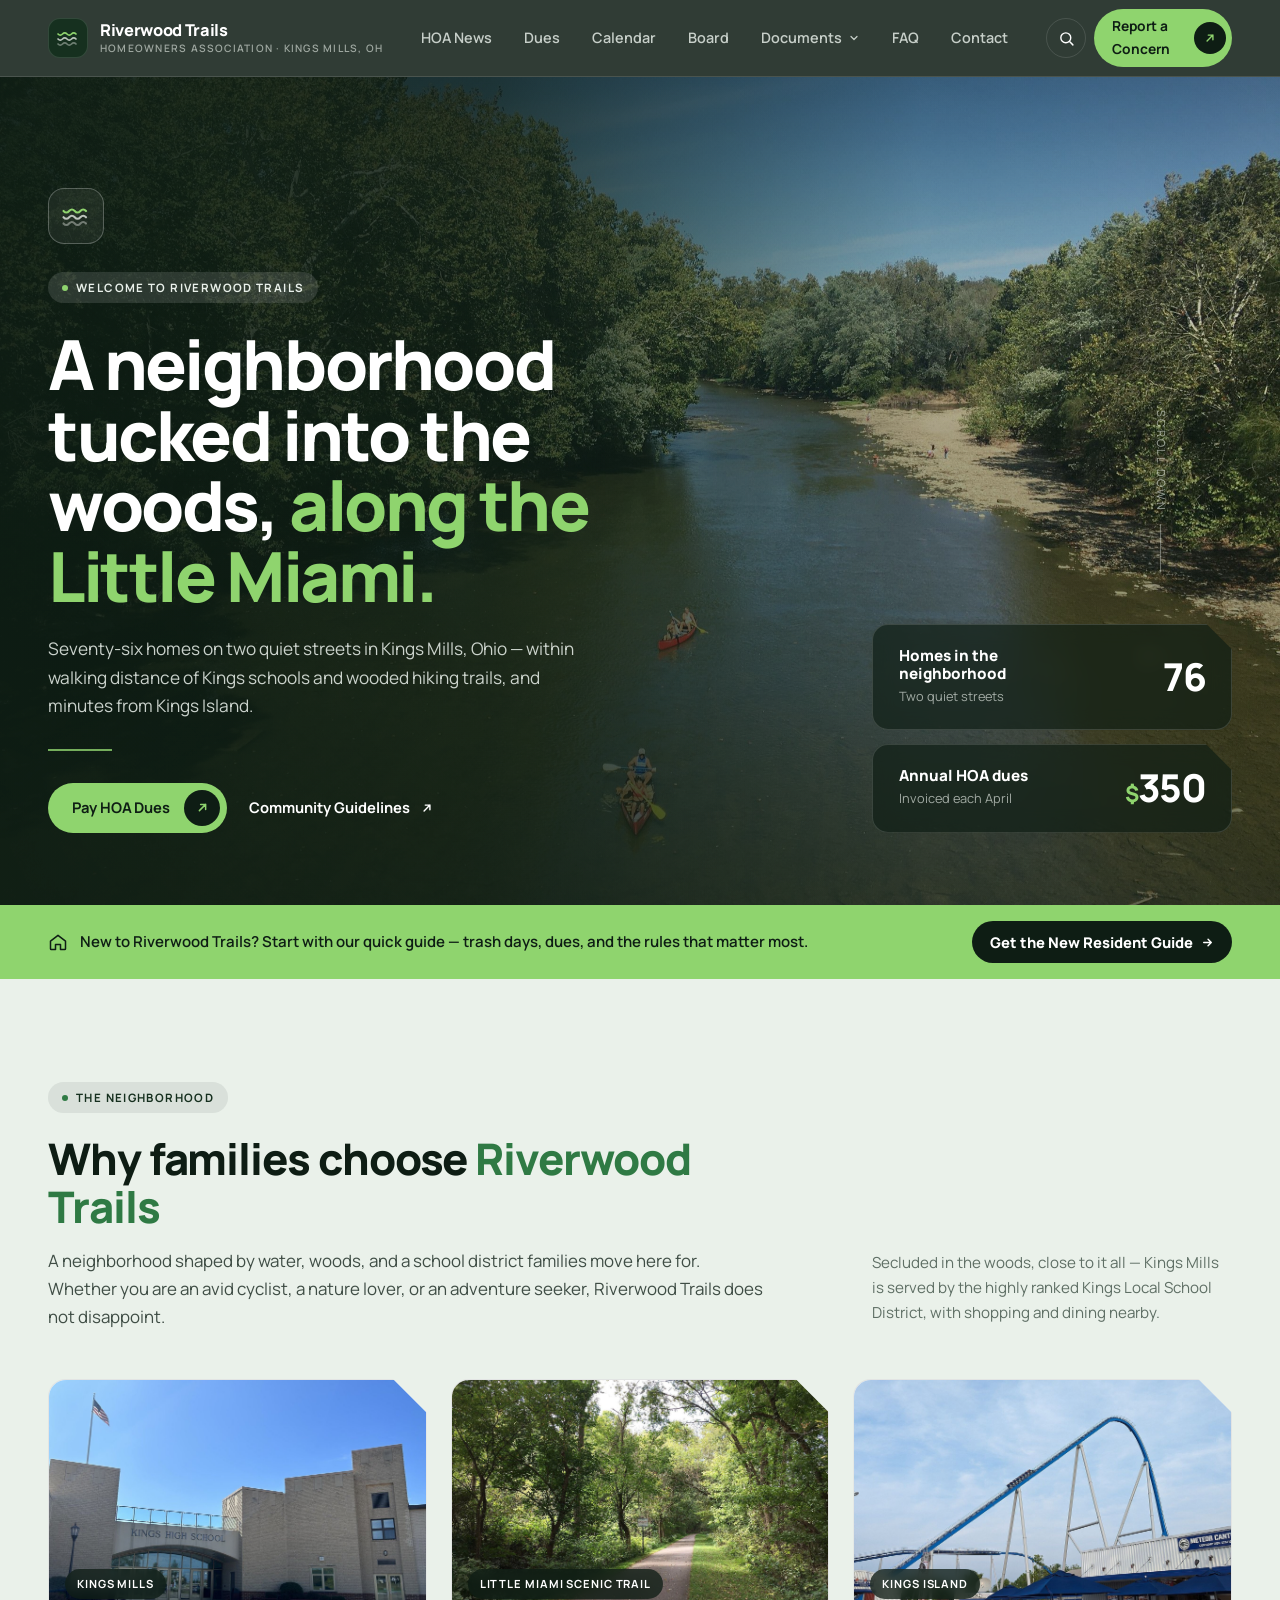
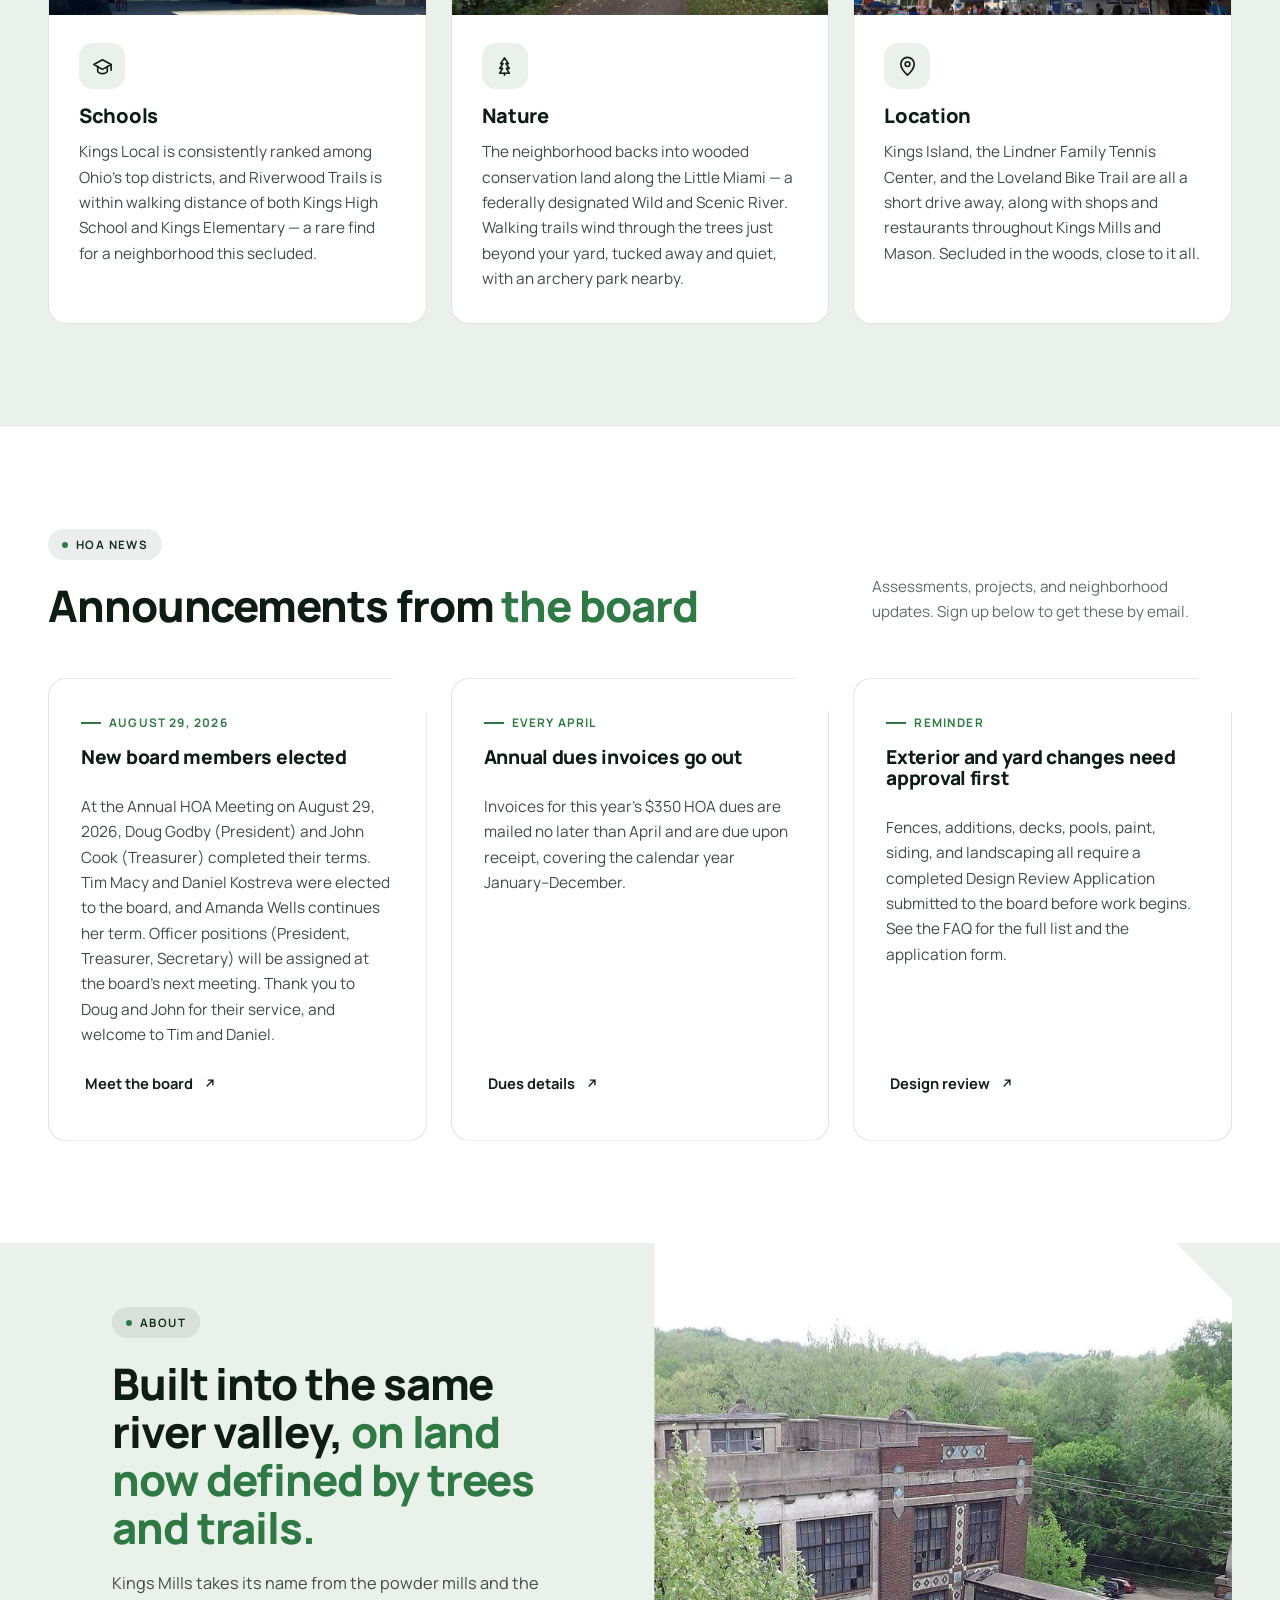
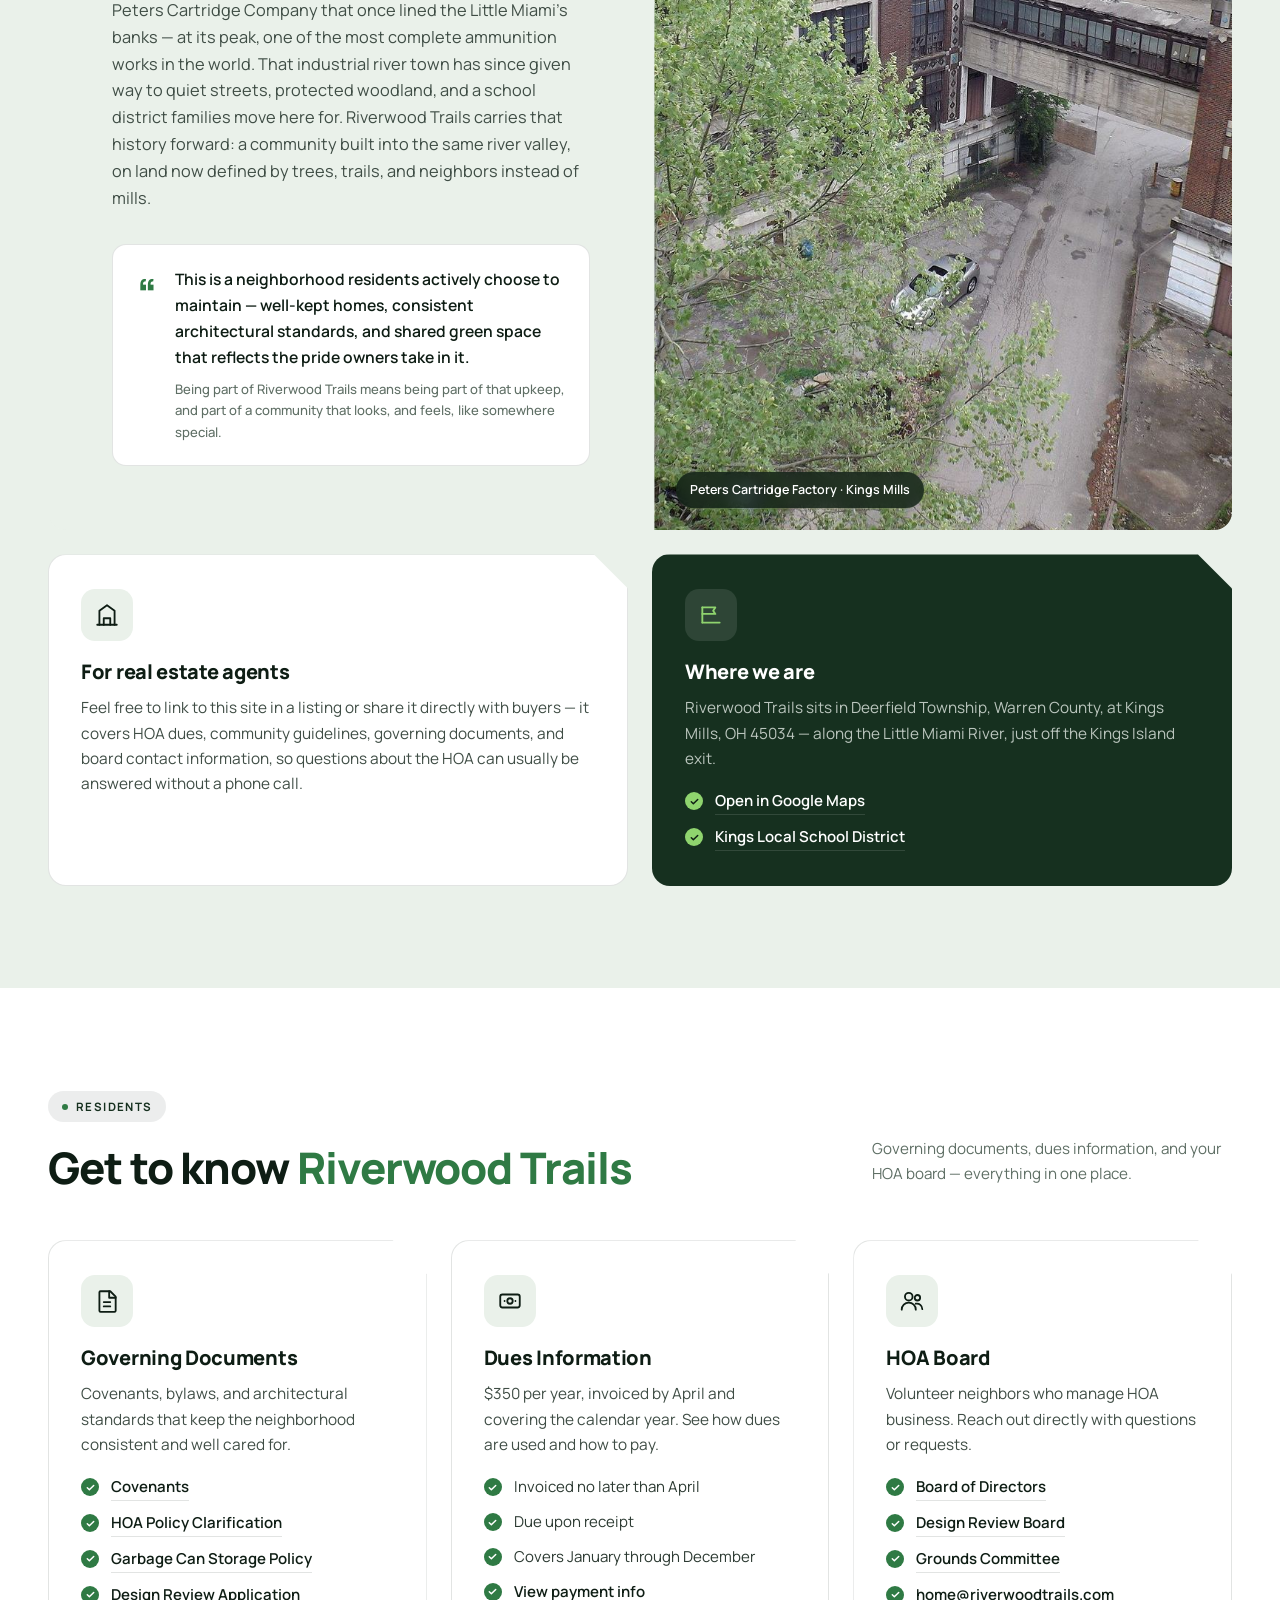
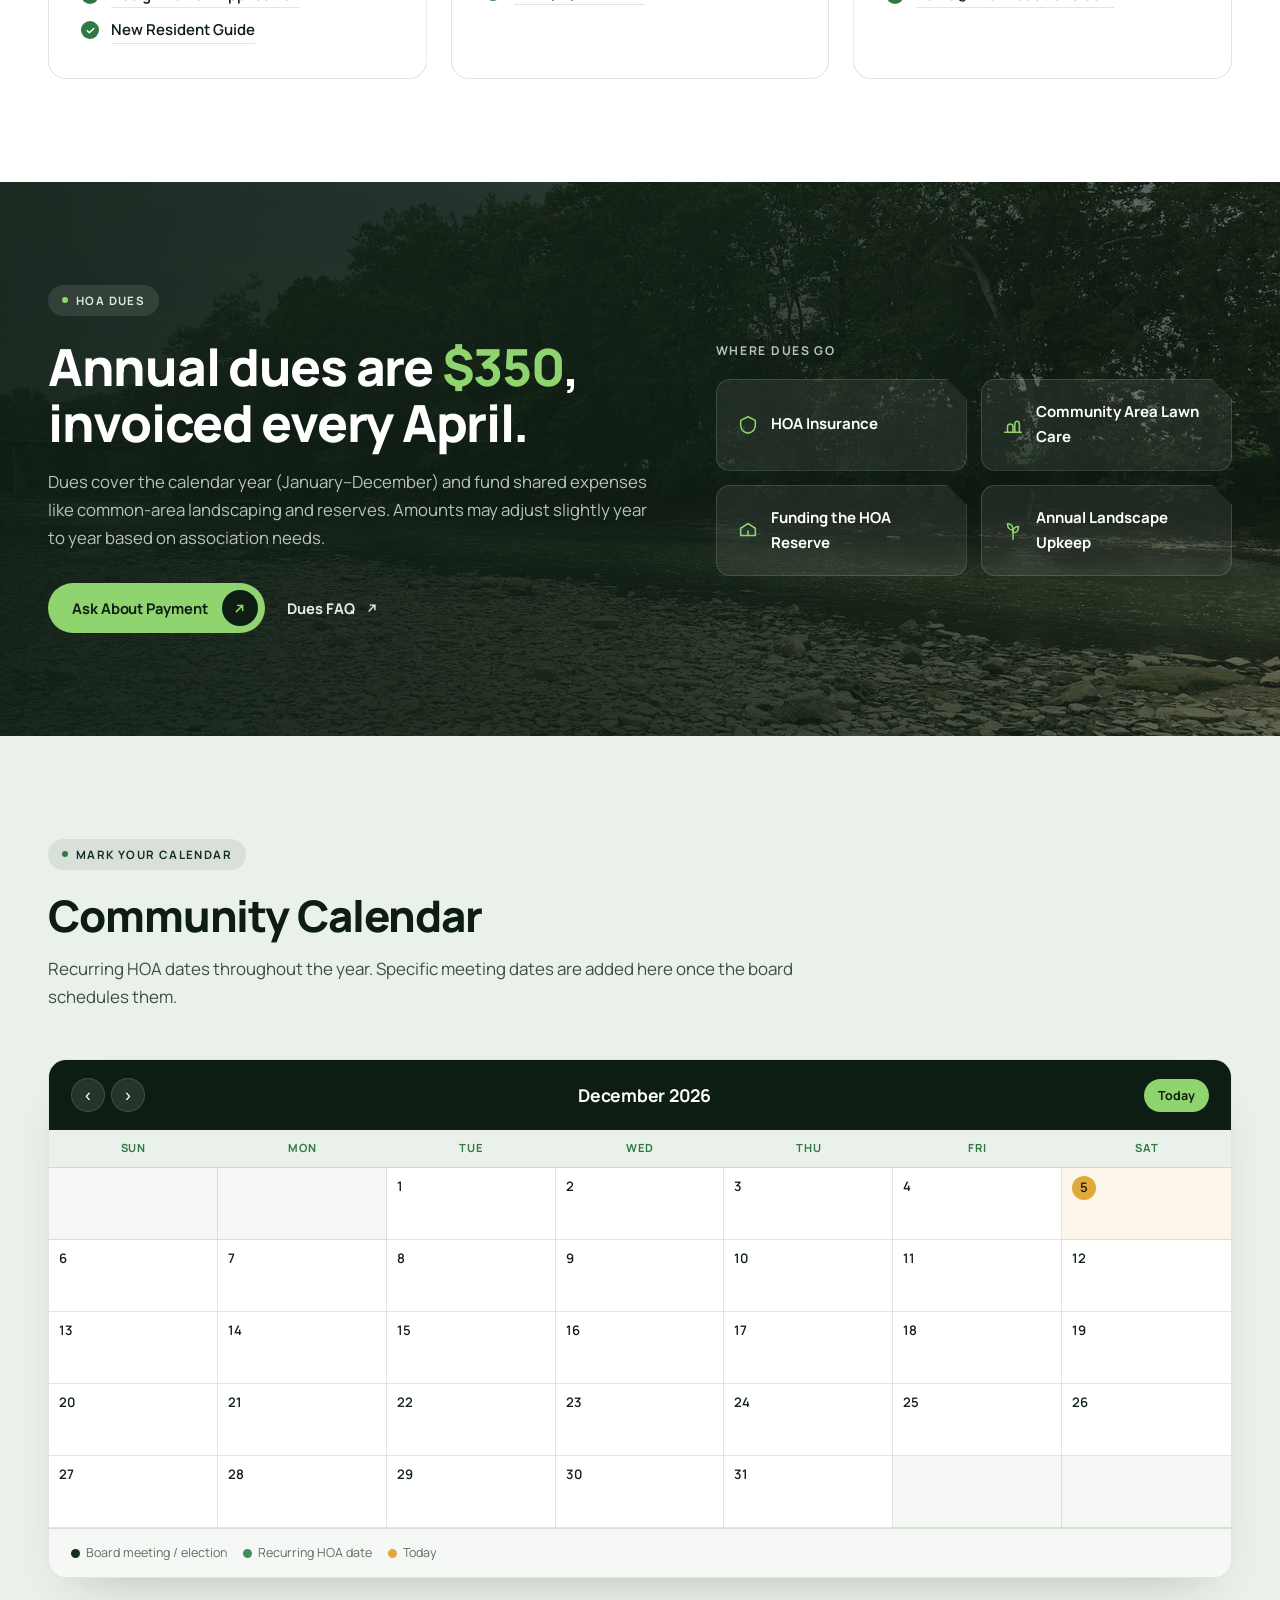
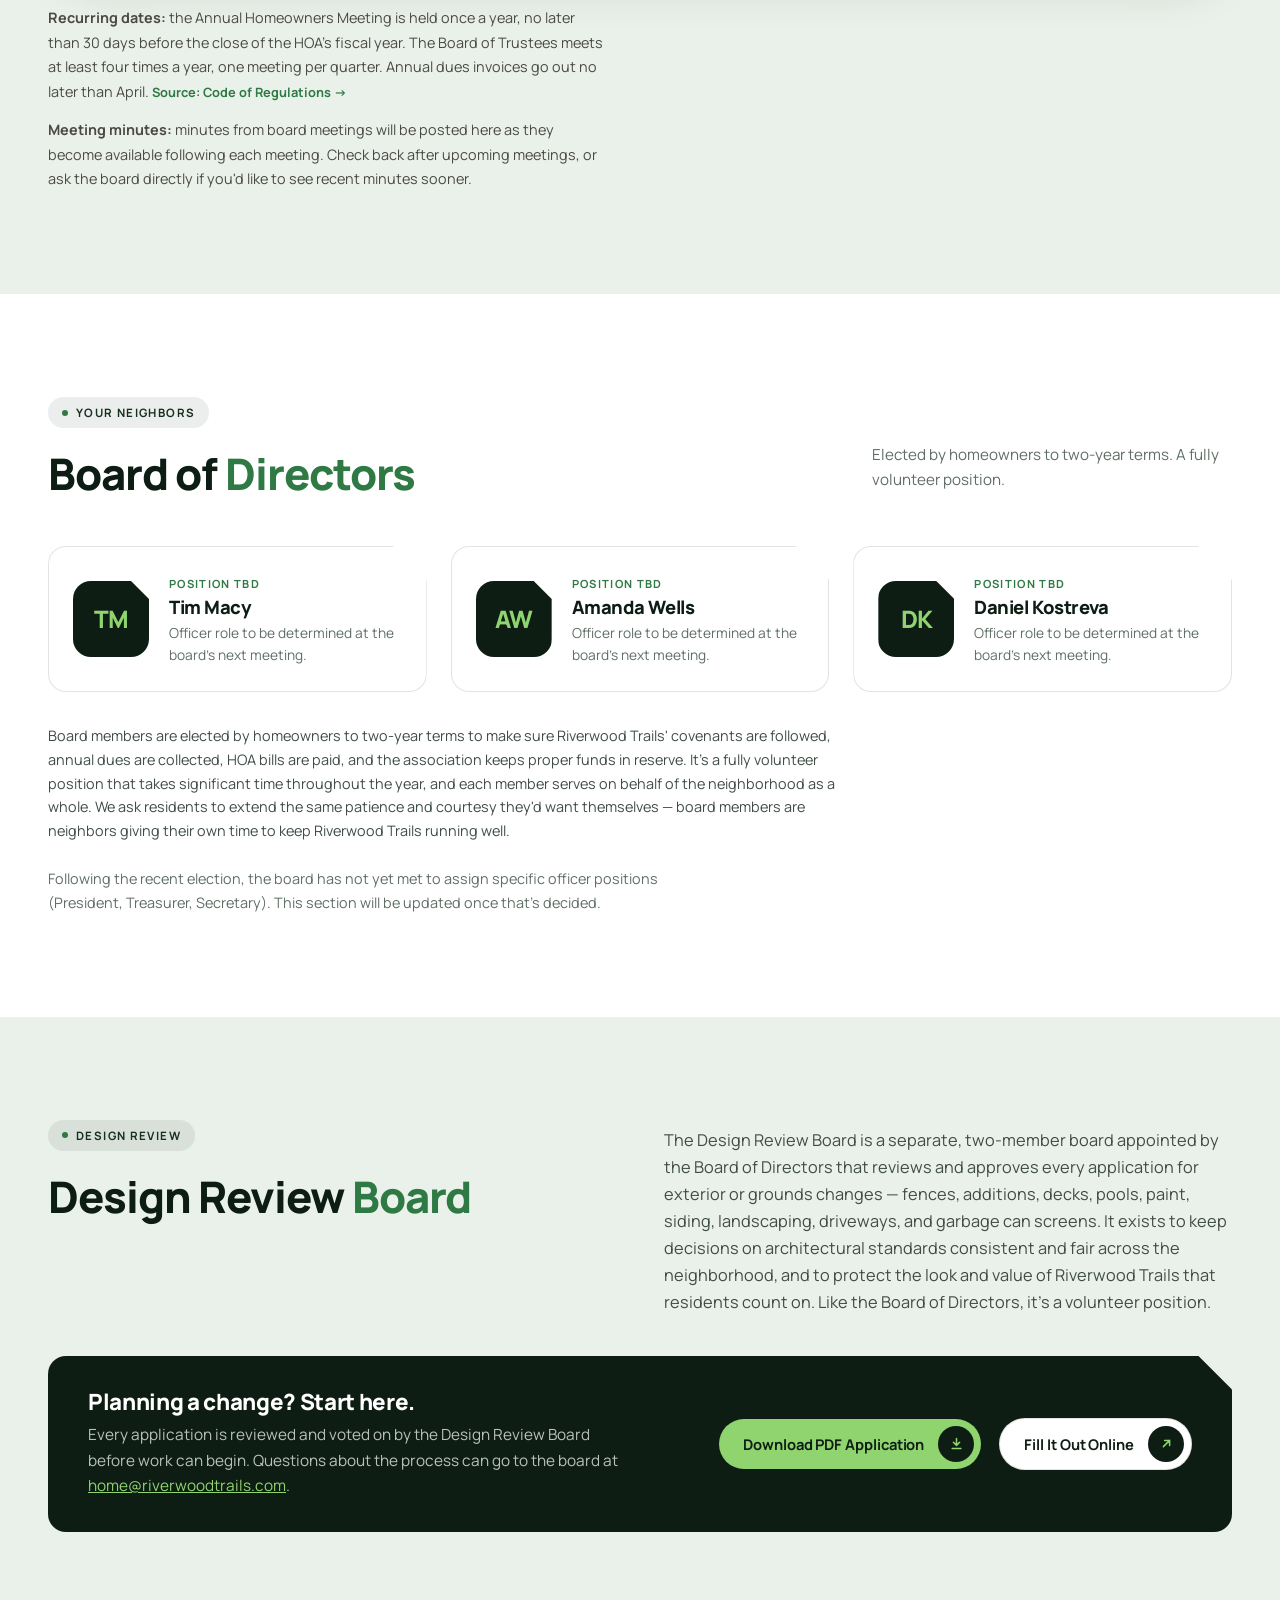
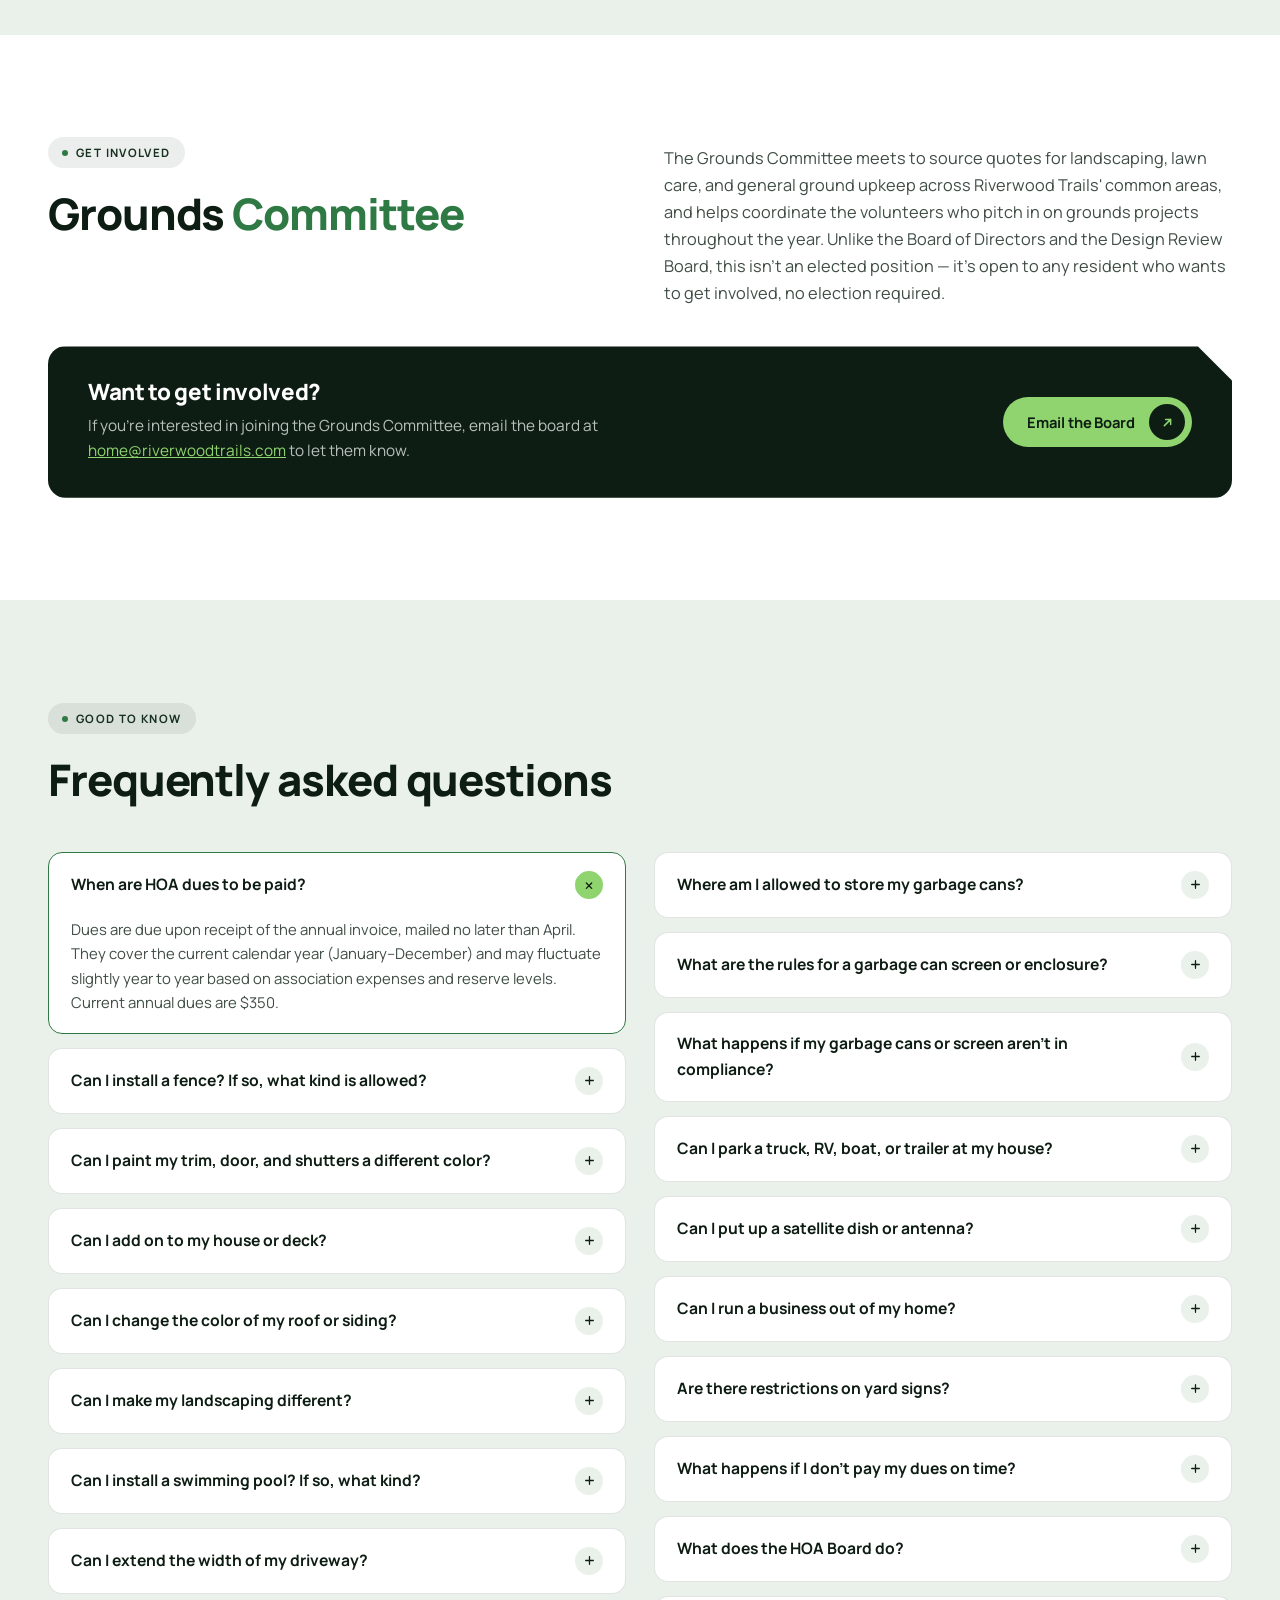
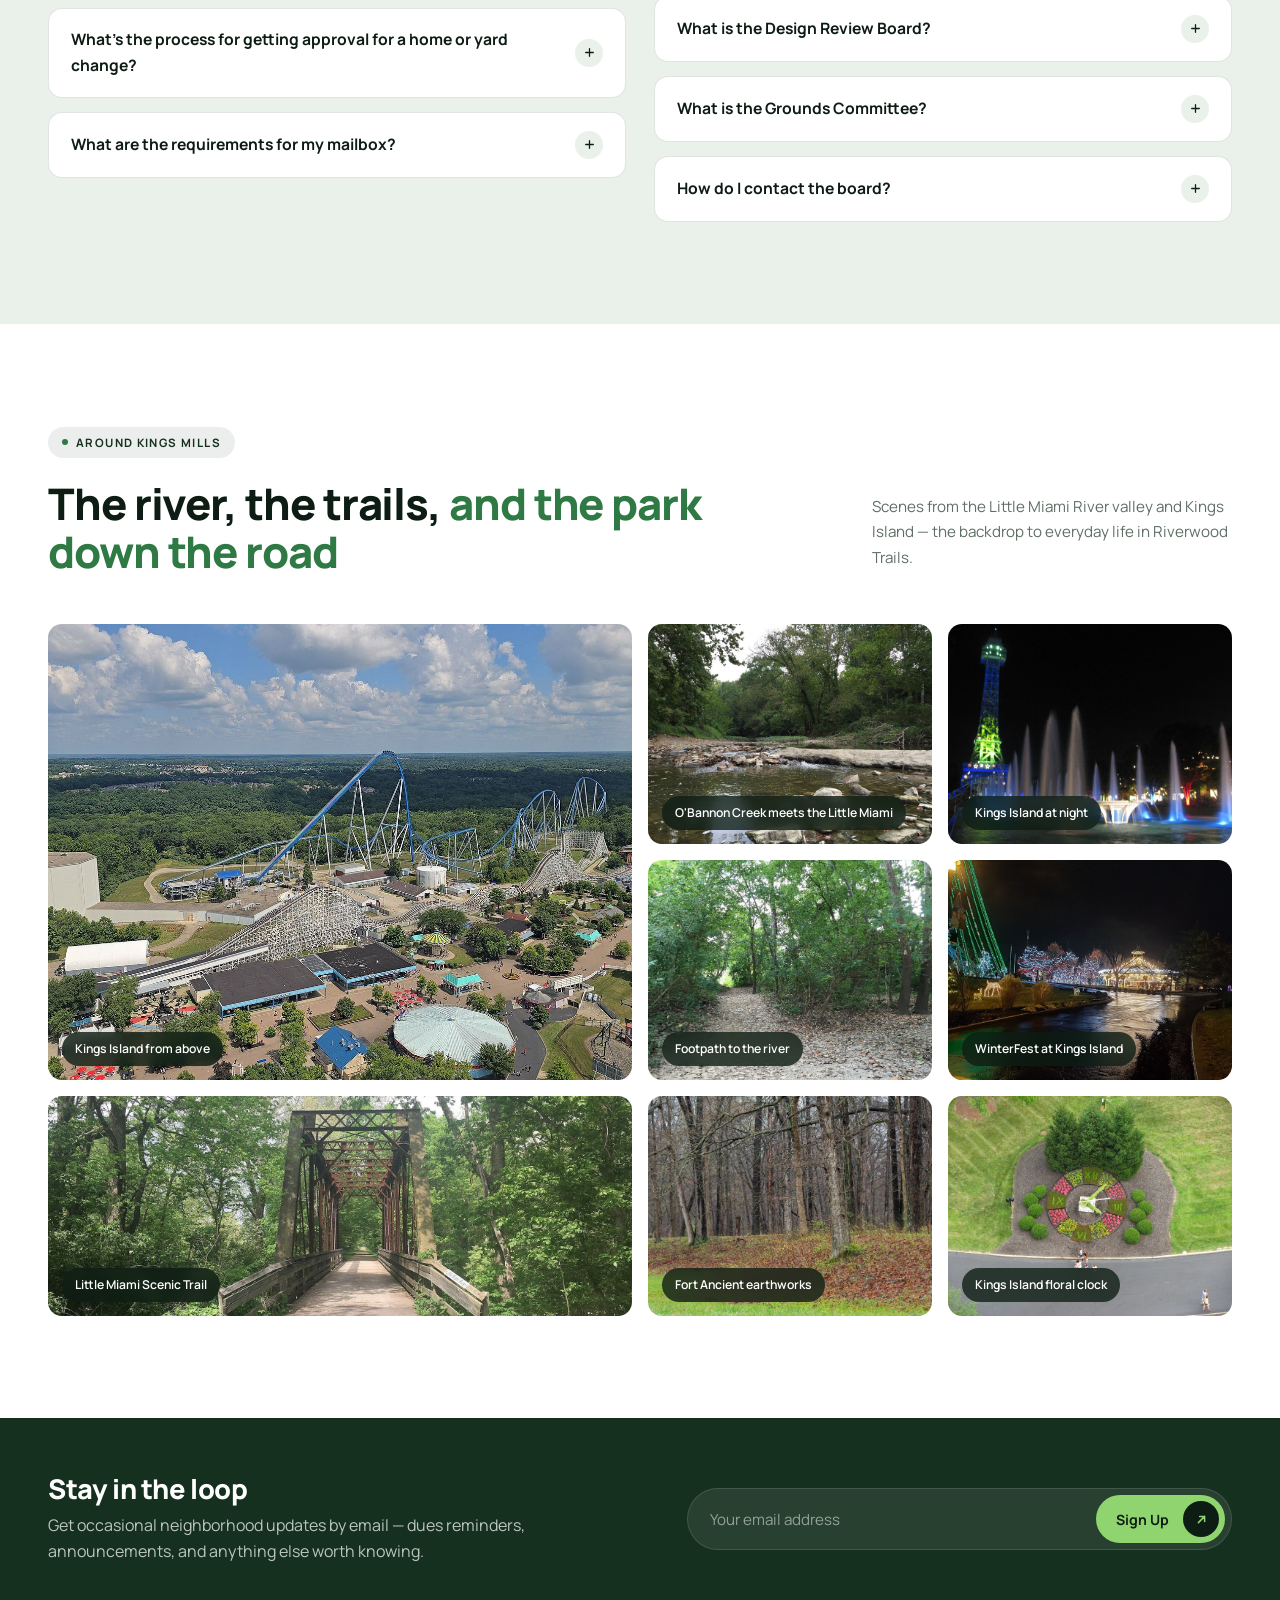
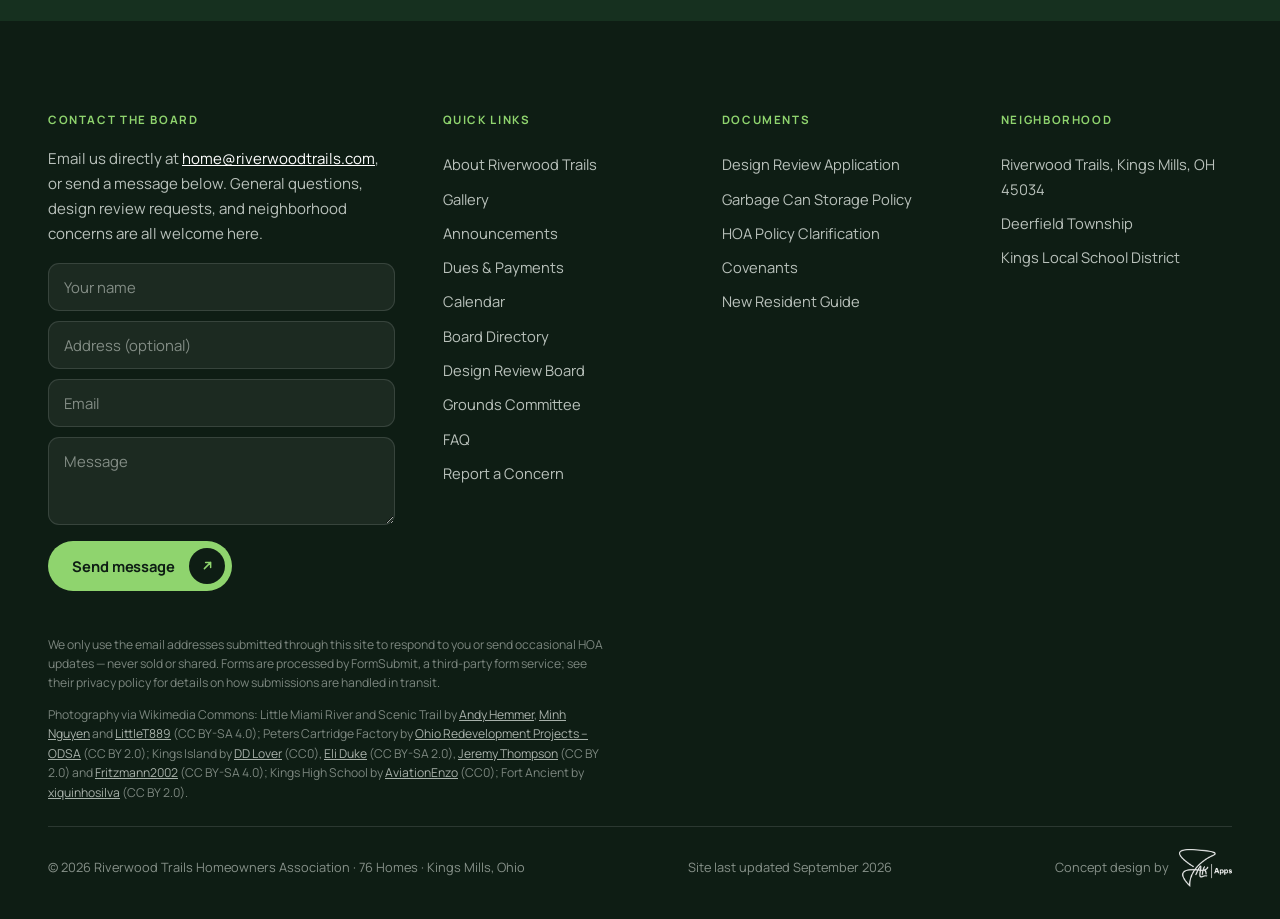
==== commit fcd37d85: "Show floating action pill only after scrolling past the hero Co-Authored-By: Claude Fable 5.1 <norep" ====
--- a/index.html
+++ b/index.html
@@ -348,7 +348,9 @@
   .jak-credit img{height:38px; width:auto;}
 
   /* floating action */
-  .fab{position:fixed; right:22px; bottom:22px; z-index:55; display:flex; flex-direction:column; gap:4px; background:var(--forest-deep); border:1px solid var(--line-dark); border-radius:999px; padding:6px; box-shadow:0 18px 40px -16px rgba(14,29,20,.6);}
+  .fab{position:fixed; right:22px; bottom:22px; z-index:55; opacity:0; transform:translateY(12px); pointer-events:none; transition:opacity .3s, transform .3s;}
+  .fab.show{opacity:1; transform:none; pointer-events:auto;}
+  .fab{ display:flex; flex-direction:column; gap:4px; background:var(--forest-deep); border:1px solid var(--line-dark); border-radius:999px; padding:6px; box-shadow:0 18px 40px -16px rgba(14,29,20,.6);}
   .fab a{width:44px; height:44px; border-radius:50%; display:flex; align-items:center; justify-content:center; color:#fff; text-decoration:none; transition:background .15s, color .15s;}
   .fab a:hover{background:var(--leaf); color:var(--forest-deep);}
   .fab a svg{width:18px; height:18px;}
@@ -1349,6 +1351,9 @@
   }, { threshold: 0.08, rootMargin: '0px 0px -40px 0px' });
   document.querySelectorAll('.reveal').forEach(el => io.observe(el));
   // Mobile: tap "Documents" to toggle its list
+  const fab = document.querySelector('.fab');
+  const fabCheck = () => fab.classList.toggle('show', window.scrollY > 400);
+  window.addEventListener('scroll', fabCheck, { passive: true }); fabCheck();
   document.querySelectorAll('.dd > button').forEach(b => b.addEventListener('click', () => b.parentElement.classList.toggle('open')));
 </script>
 </body>
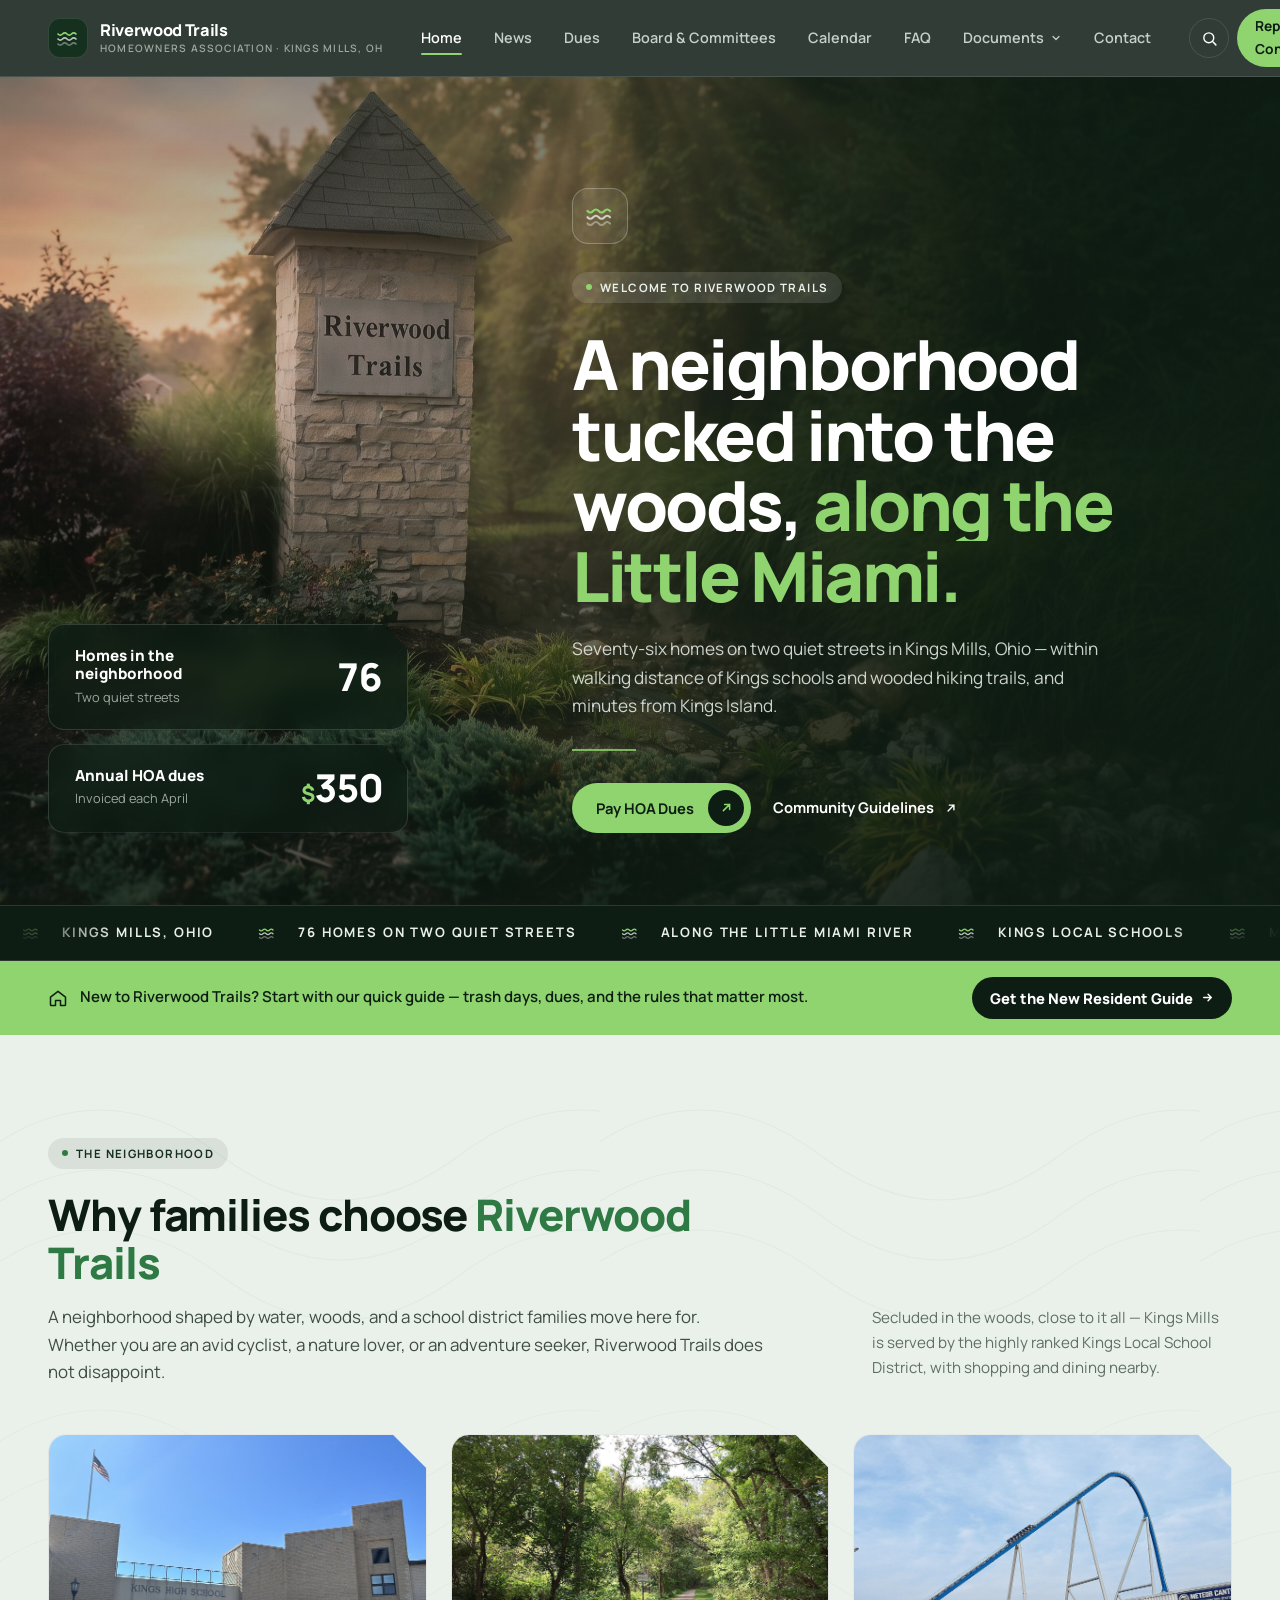
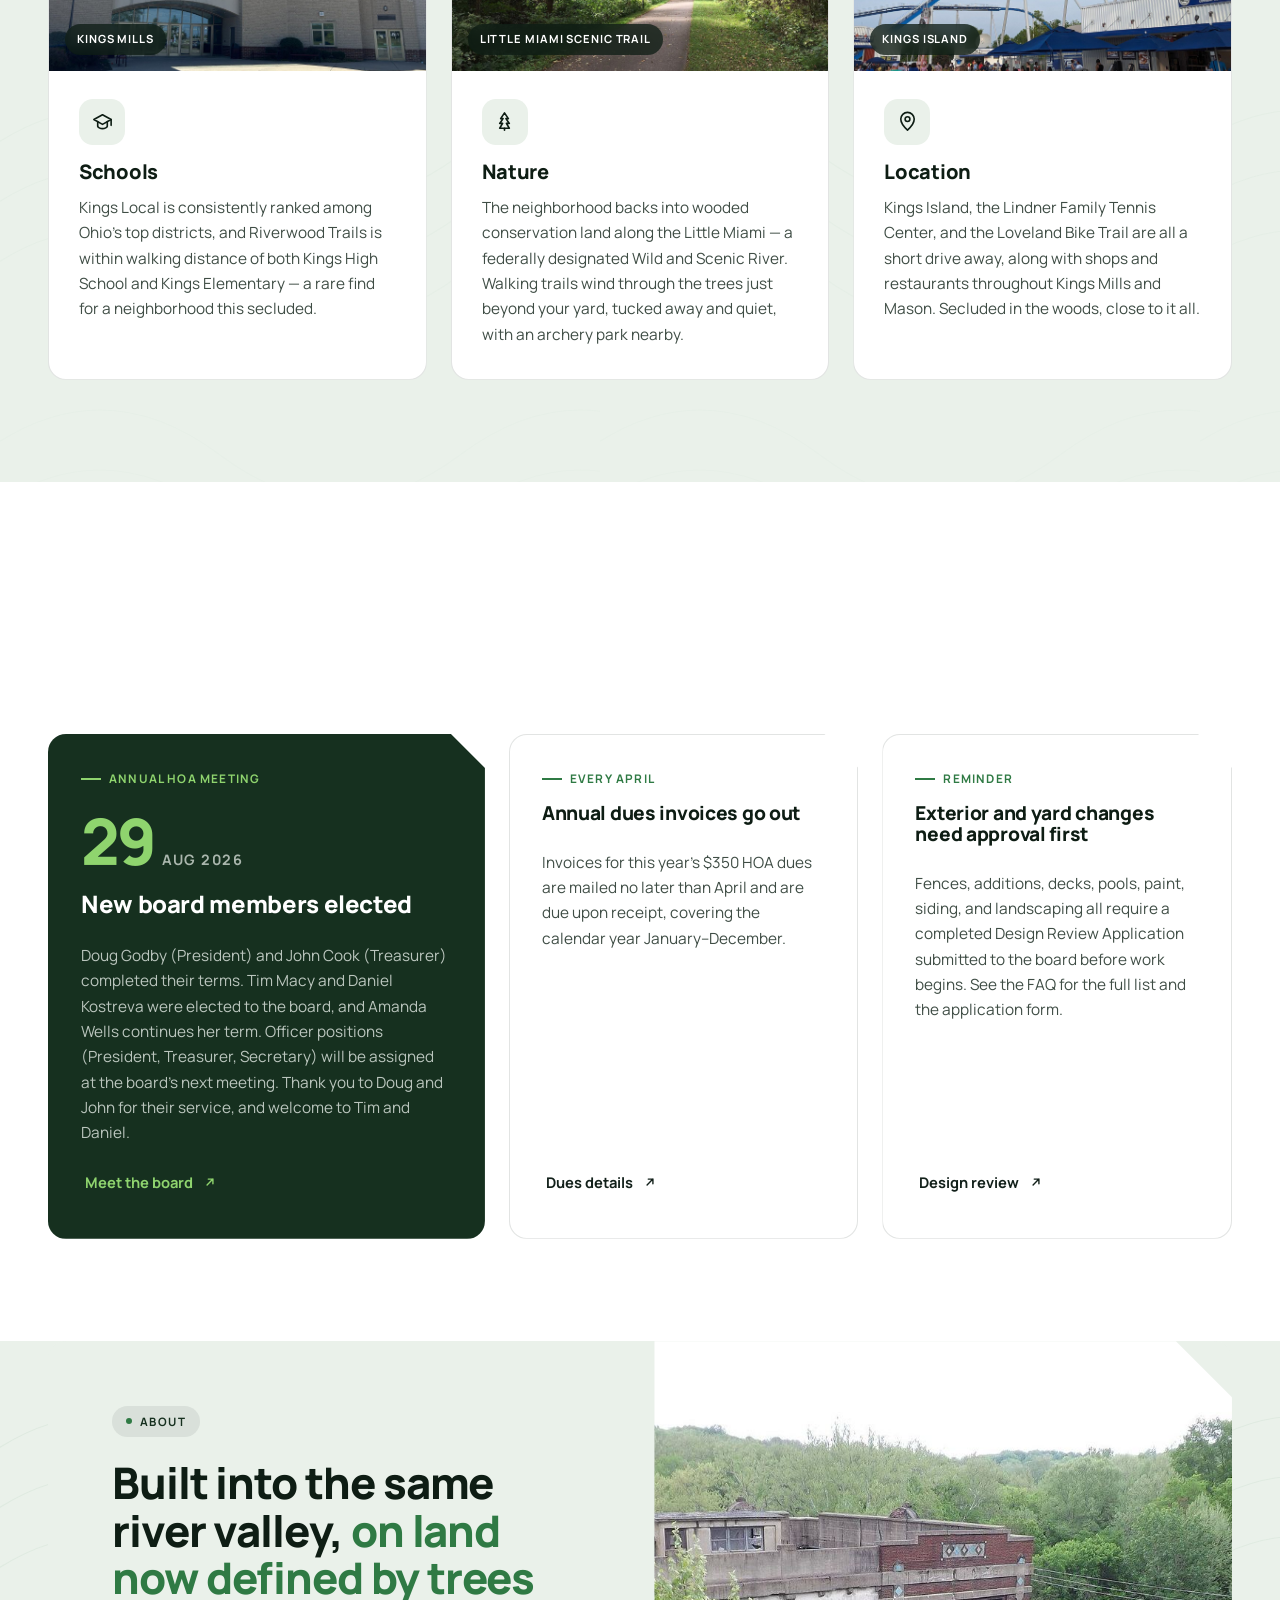
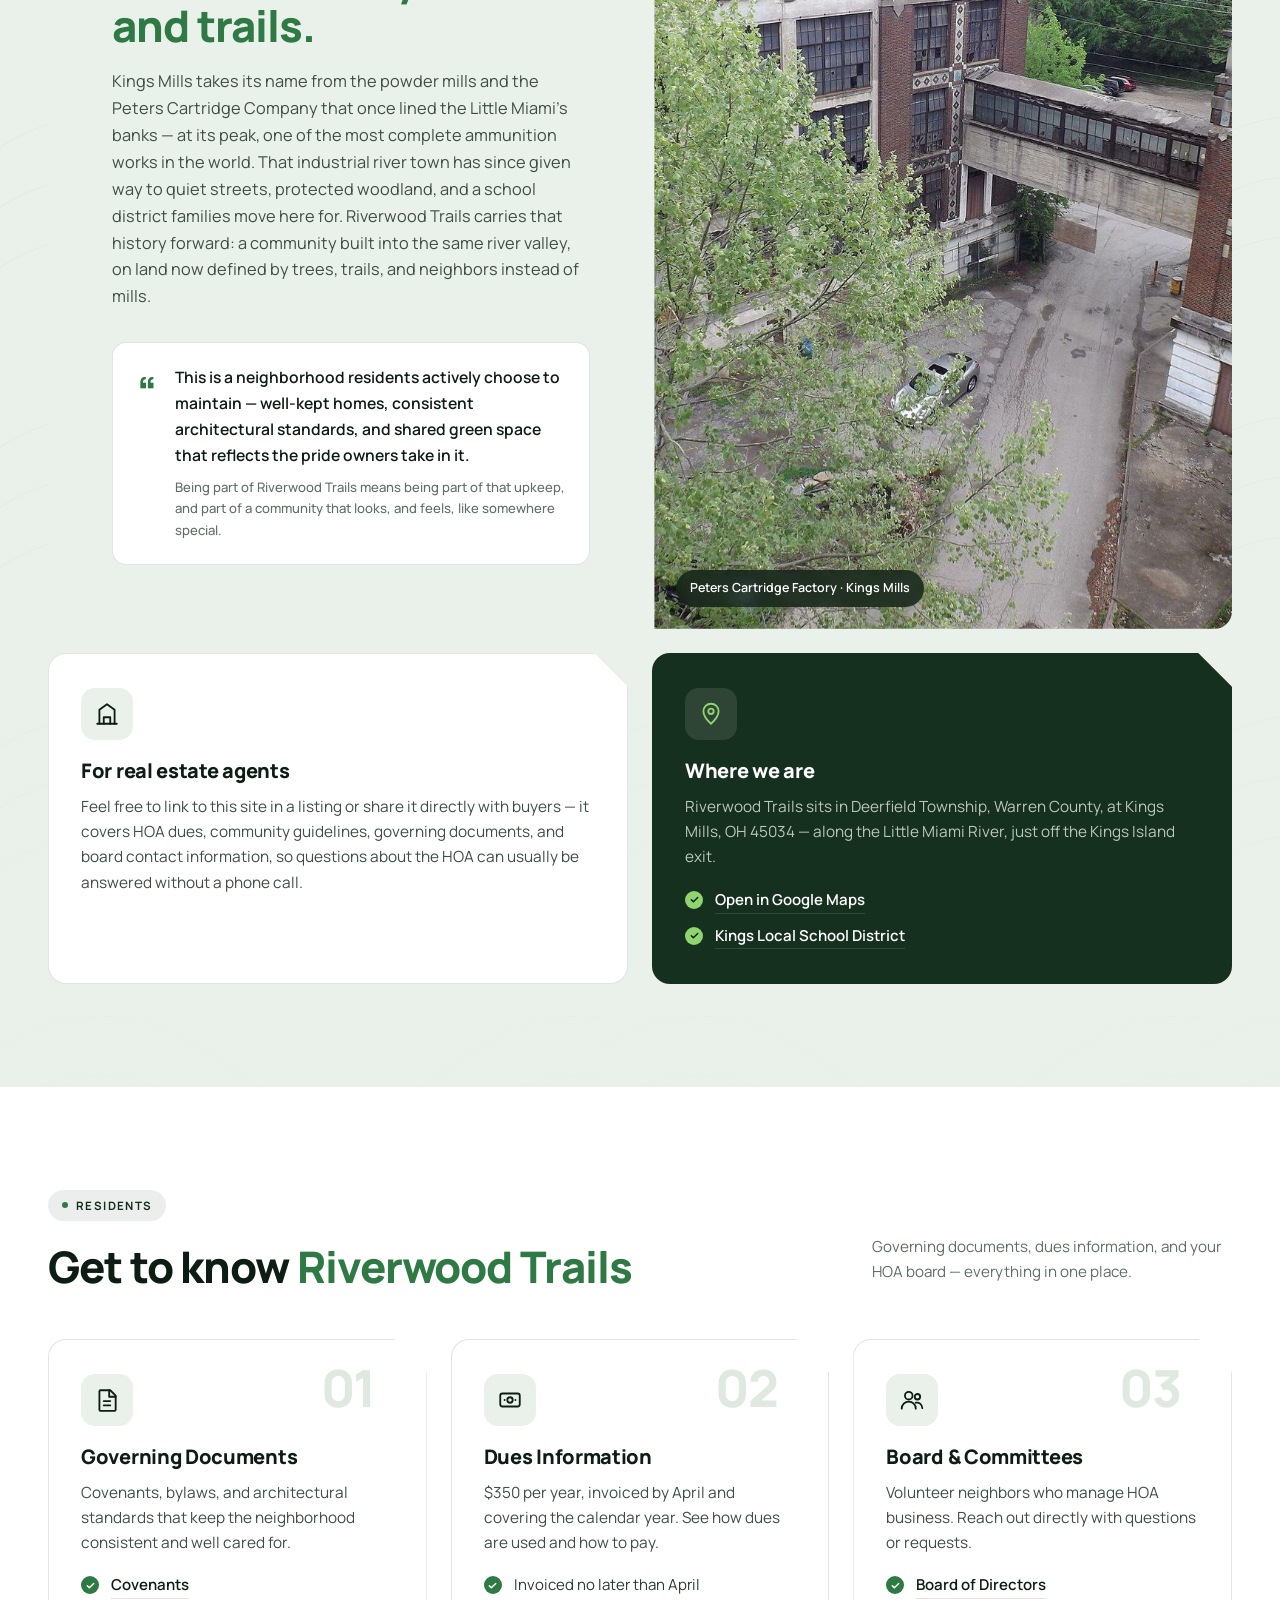
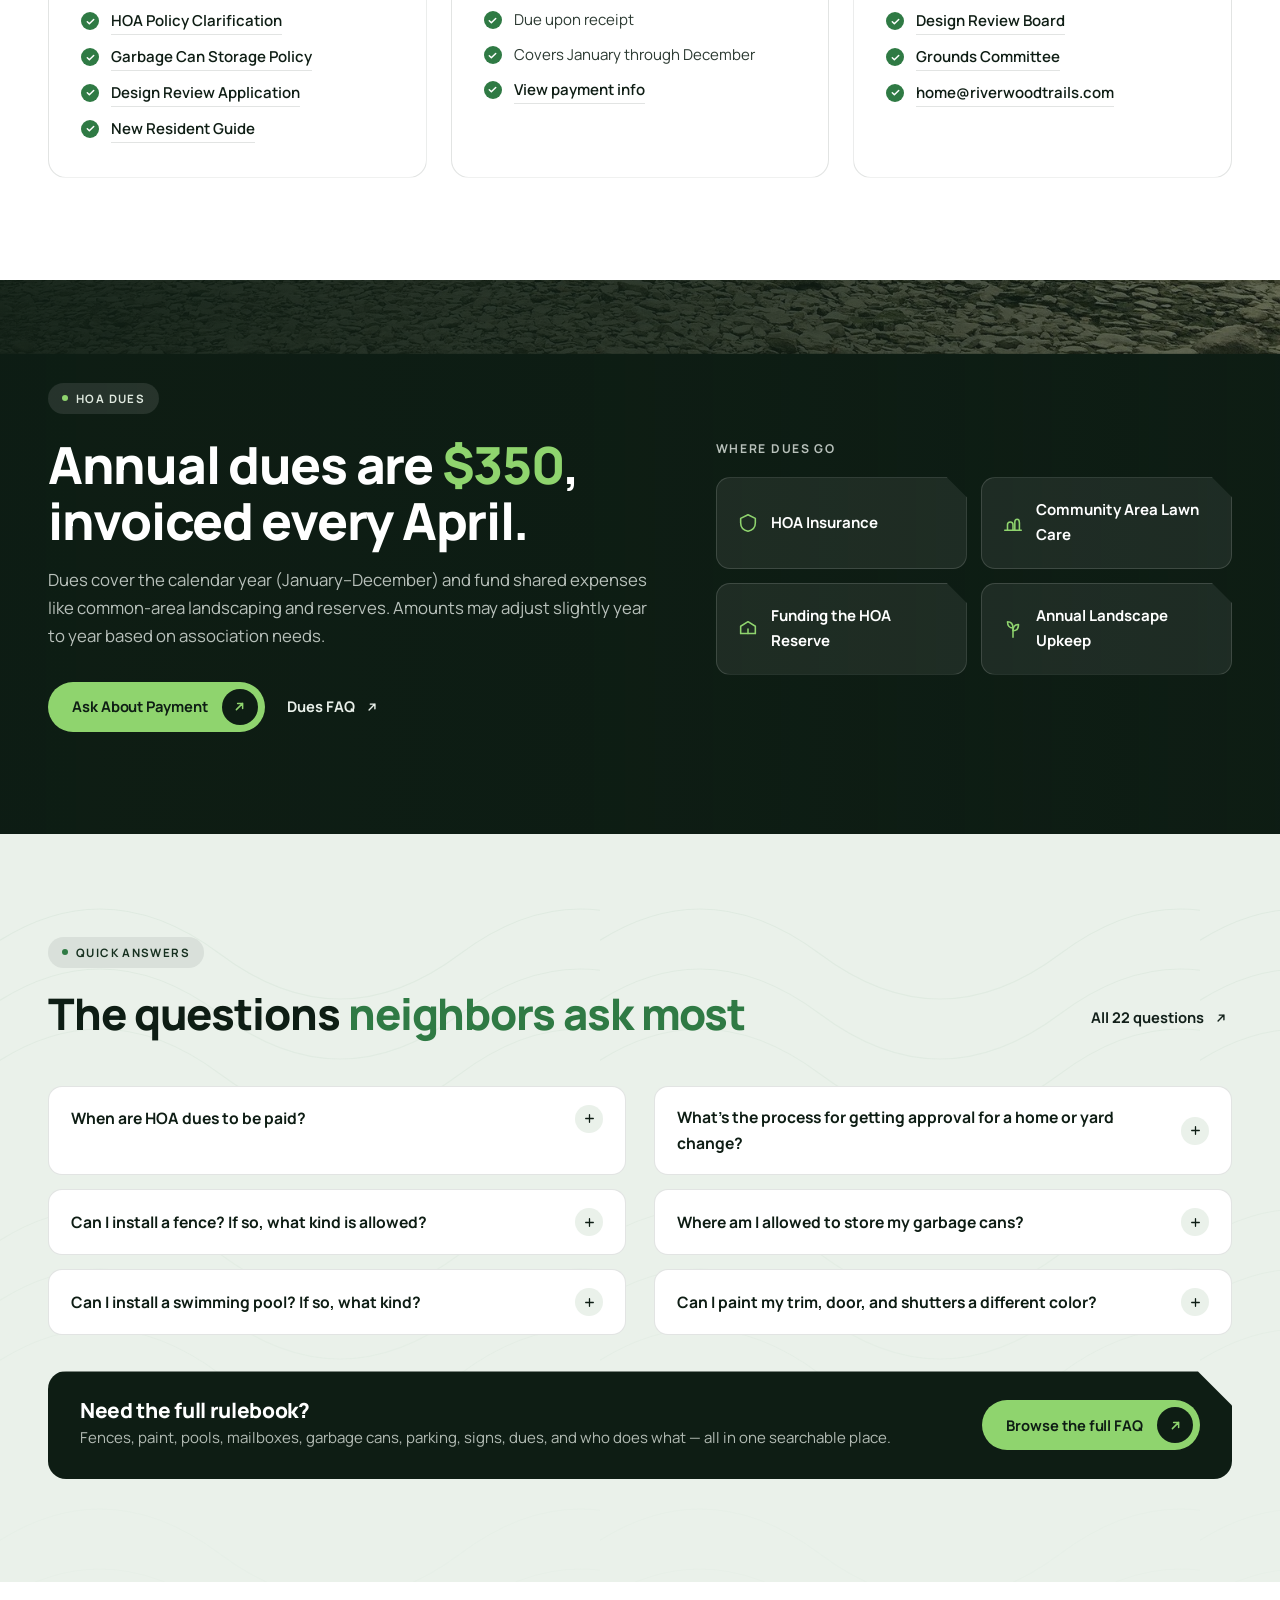
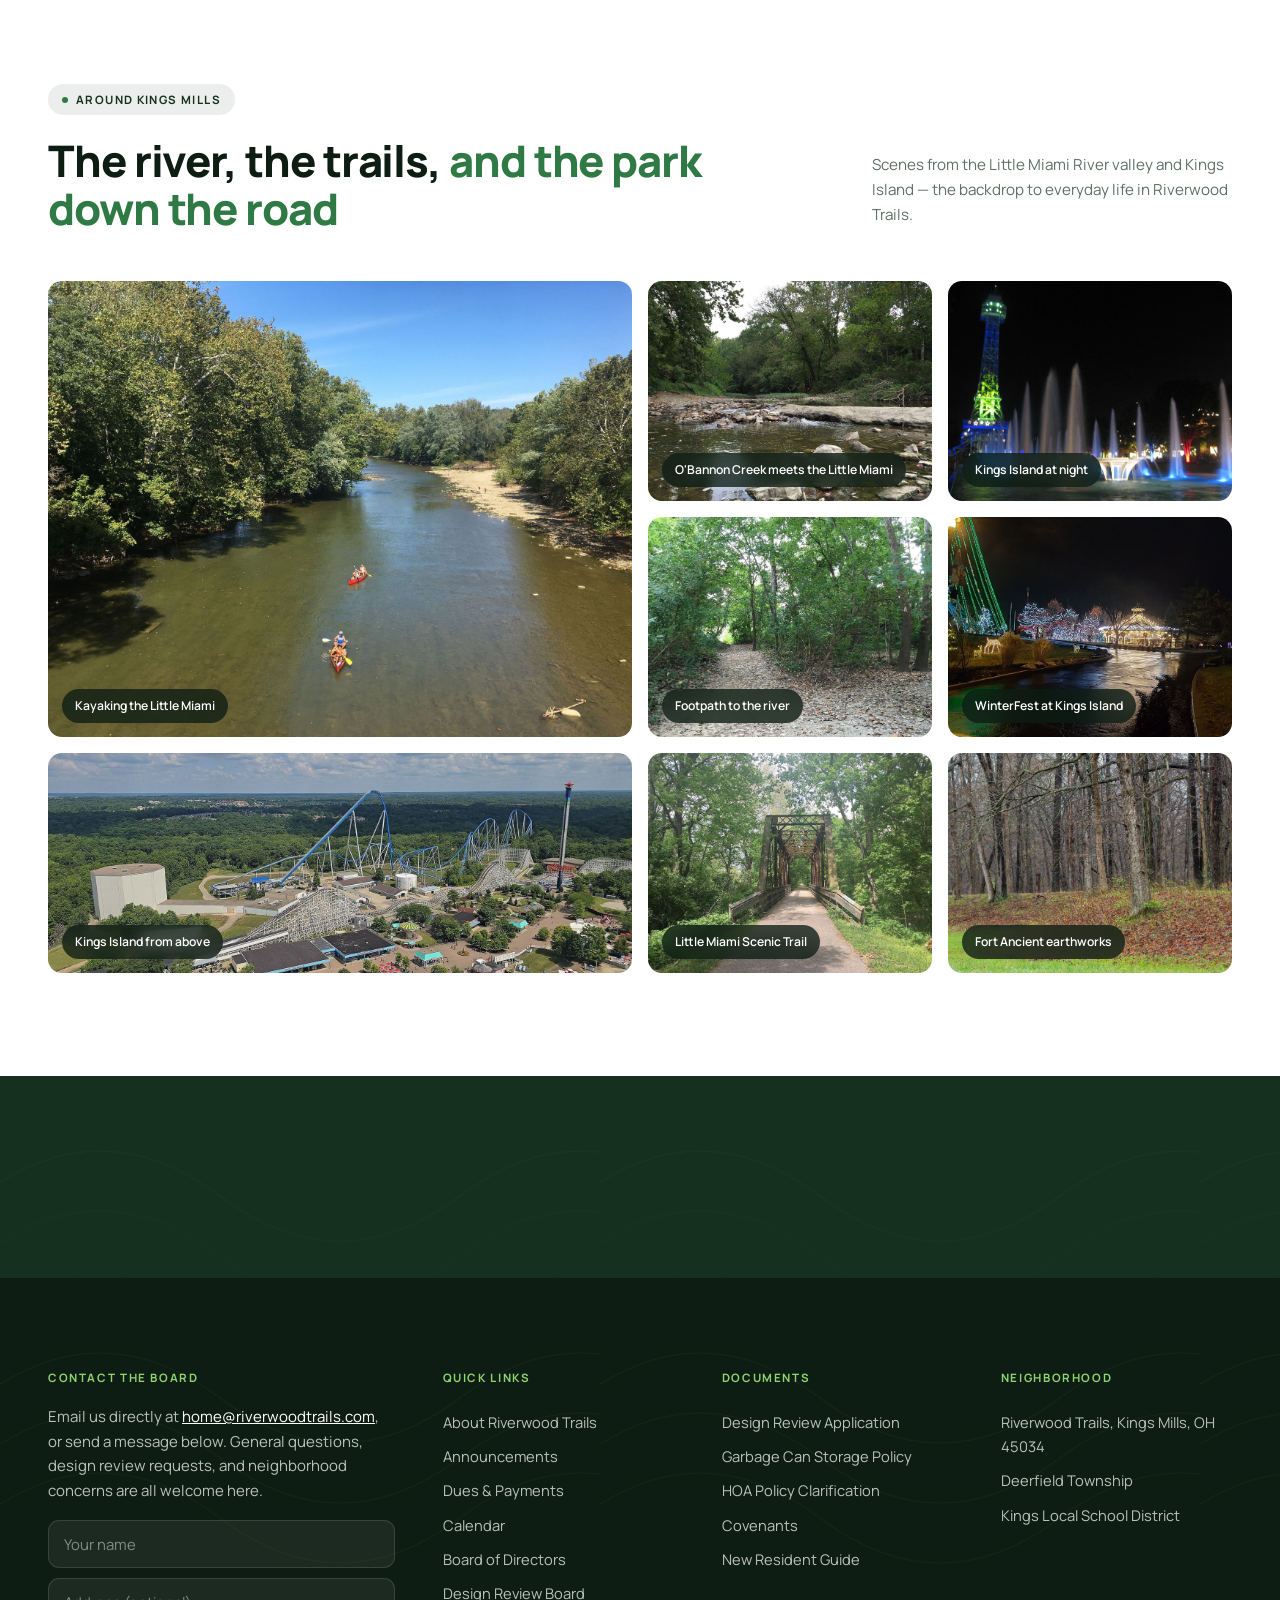
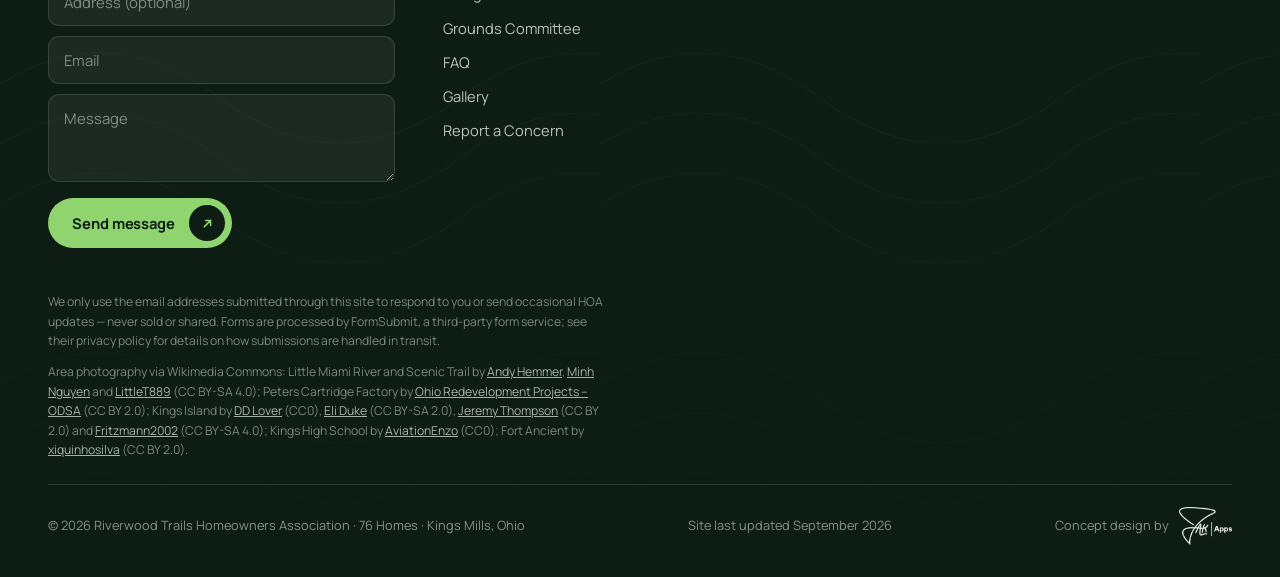
==== commit 32d1b2f1: "Split into four pages, new entrance-sign hero, and motion - Home slimmed: hero, ticker, neighborhood" ====
--- a/index.html
+++ b/index.html
@@ -5,7 +5,7 @@
 <meta name="viewport" content="width=device-width, initial-scale=1.0">
 <meta name="description" content="Official site of the Riverwood Trails Homeowners' Association — a 76-home neighborhood in Kings Mills, Ohio. Find HOA dues info, community guidelines, governing documents, and board contacts.">
 <meta property="og:title" content="Riverwood Trails HOA — Kings Mills, Ohio">
-<meta property="og:description" content="A peaceful, close-knit community of 76 homes in Kings Mills, Ohio — along the Little Miami River and minutes from Kings Island.">
+<meta property="og:description" content="Official site of the Riverwood Trails Homeowners' Association — a 76-home neighborhood in Kings Mills, Ohio. Find HOA dues info, community guidelines, governing documents, and board contacts.">
 <meta property="og:type" content="website">
 <meta property="og:image" content="images/hero.jpg">
 <link rel="icon" type="image/svg+xml" href="data:image/svg+xml,%3Csvg xmlns='http://www.w3.org/2000/svg' viewBox='0 0 64 64'%3E%3Crect width='64' height='64' rx='14' fill='%230e1d14'/%3E%3Cpath d='M10 24c4 4.5 8 4.5 12 0s8-4.5 12 0 8 4.5 12 0 8-4.5 8 0' stroke='%238fd46e' stroke-width='4' fill='none' stroke-linecap='round'/%3E%3Cpath d='M10 35c4 4.5 8 4.5 12 0s8-4.5 12 0 8 4.5 12 0 8-4.5 8 0' stroke='%23f2f6f0' stroke-width='4' fill='none' stroke-linecap='round' opacity='.75'/%3E%3Cpath d='M10 46c4 4.5 8 4.5 12 0s8-4.5 12 0 8 4.5 12 0 8-4.5 8 0' stroke='%23f2f6f0' stroke-width='4' fill='none' stroke-linecap='round' opacity='.4'/%3E%3C/svg%3E">
@@ -13,417 +13,36 @@
 <link rel="preconnect" href="https://fonts.googleapis.com">
 <link rel="preconnect" href="https://fonts.gstatic.com" crossorigin>
 <link href="https://fonts.googleapis.com/css2?family=Manrope:wght@400;500;600;700;800&display=swap" rel="stylesheet">
-<style>
-  :root{
-    --forest-deep:#0e1d14;
-    --forest:#16301f;
-    --moss:#22492f;
-    --leaf:#8fd46e;
-    --leaf-deep:#2f7a44;
-    --sage:#eaf1ea;
-    --sage-2:#dfe9df;
-    --paper:#ffffff;
-    --cream:#f5f8f4;
-    --ink:#12201a;
-    --muted:#5f6f65;
-    --line:rgba(18,32,26,.12);
-    --line-dark:rgba(255,255,255,.12);
-    --amber:#e0a93a;
-    /* aliases used by the calendar + faq fragments */
-    --river:#3f8f5a;
-    --clay:#e0a93a;
-    --radius:18px;
-    --chamfer:34px;
-  }
-  html{scroll-behavior:smooth; scroll-padding-top:90px;}
-  *{box-sizing:border-box; margin:0; padding:0;}
-  body{background:var(--paper); color:var(--ink); font-family:'Manrope',-apple-system,BlinkMacSystemFont,"Segoe UI",Roboto,sans-serif; line-height:1.65; -webkit-font-smoothing:antialiased;}
-  h1,h2,h3,h4{font-weight:800; letter-spacing:-.025em; line-height:1.1; color:var(--forest-deep);}
-  h2{font-size:clamp(1.9rem,3.4vw,2.9rem);}
-  h2 em, h1 em{font-style:normal; color:var(--leaf-deep);}
-  .dark h2 em, .dark h1 em{color:var(--leaf);}
-  h3{font-size:1.25rem; letter-spacing:-.015em;}
-  p{color:#3f4d45;}
-  a{color:inherit;}
-  img{max-width:100%; display:block;}
-  .wrap{max-width:1480px; margin:0 auto; padding:0 clamp(20px,4vw,48px);}
-  .band{padding:clamp(72px,8vw,112px) 0;}
-  .band.sage{background:var(--sage);}
-  .band.dark{background:var(--forest-deep); color:#e9f0ea;}
-  .band.dark p{color:rgba(233,240,234,.78);}
-  .band.dark h2, .band.dark h3, .band.dark h4{color:#fff;}
-
-  /* tag / eyebrow pill */
-  .tag, .eyebrow{display:inline-flex; align-items:center; gap:8px; background:rgba(18,32,26,.08); color:var(--forest); border-radius:999px; padding:6px 14px; font-size:.72rem; font-weight:700; letter-spacing:.12em; text-transform:uppercase; margin-bottom:22px;}
-  .tag::before, .eyebrow::before{content:""; width:6px; height:6px; border-radius:50%; background:var(--leaf-deep);}
-  .dark .tag, .dark .eyebrow{background:rgba(255,255,255,.1); color:#dfe9df;}
-  .dark .tag::before, .dark .eyebrow::before{background:var(--leaf);}
-
-  .section-head{max-width:720px; margin-bottom:48px;}
-  .section-head p{margin-top:16px; font-size:1.06rem;}
-  .head-row{display:flex; align-items:flex-end; justify-content:space-between; gap:32px; flex-wrap:wrap; margin-bottom:48px;}
-  .head-row .section-head{margin-bottom:0;}
-  .head-row .aside{max-width:360px; color:var(--muted); font-size:.95rem; padding-bottom:6px;}
-
-  /* buttons */
-  .btn{display:inline-flex; align-items:center; gap:14px; padding:7px 7px 7px 24px; border-radius:999px; background:var(--leaf); color:var(--forest-deep); font-weight:700; font-size:.92rem; text-decoration:none; border:0; cursor:pointer; font-family:inherit; letter-spacing:-.005em; transition:transform .2s cubic-bezier(.2,.7,.3,1), box-shadow .2s ease, background .2s;}
-  .btn .cap{width:36px; height:36px; border-radius:50%; background:var(--forest-deep); color:var(--leaf); display:inline-flex; align-items:center; justify-content:center; flex-shrink:0; transition:transform .25s ease;}
-  .btn .cap svg{width:15px; height:15px;}
-  .btn:hover{transform:translateY(-2px); box-shadow:0 14px 30px -14px rgba(14,29,20,.5);}
-  .btn:hover .cap{transform:rotate(-45deg);}
-  .btn-dark{background:var(--forest-deep); color:#fff;}
-  .btn-dark .cap{background:var(--leaf); color:var(--forest-deep);}
-  .btn-white{background:#fff; color:var(--forest-deep); border:1px solid var(--line);}
-  .btn-white .cap{background:var(--forest-deep); color:var(--leaf);}
-  .btn-clay{background:var(--leaf); color:var(--forest-deep);}
-  .btn-text{display:inline-flex; align-items:center; gap:10px; font-weight:700; font-size:.92rem; color:inherit; text-decoration:none; padding:10px 4px;}
-  .btn-text svg{width:14px; height:14px; transition:transform .2s;}
-  .btn-text:hover svg{transform:translate(3px,-3px);}
-  .btn-row{display:flex; align-items:center; gap:18px; flex-wrap:wrap; margin-top:32px;}
-
-  /* chamfered card */
-  .card{background:#fff; border:1px solid var(--line); border-radius:var(--radius); padding:34px 32px; position:relative; clip-path:polygon(0 0, calc(100% - var(--chamfer)) 0, 100% var(--chamfer), 100% 100%, 0 100%);}
-  .card.sage{background:var(--sage); border-color:transparent;}
-  .card.dark{background:var(--forest); border-color:transparent; color:#e9f0ea;}
-  .card.dark p{color:rgba(233,240,234,.78);}
-  .card.dark h3, .card.dark h4{color:#fff;}
-  .card h3{margin-bottom:12px;}
-  .card p{font-size:.96rem;}
-  .checks{list-style:none; margin-top:18px; display:flex; flex-direction:column; gap:10px;}
-  .checks li{display:flex; gap:12px; align-items:flex-start; font-size:.94rem; color:#2c3a32;}
-  .checks li a{text-decoration:none; font-weight:600; color:var(--forest-deep); border-bottom:1px solid var(--line); transition:border-color .15s;}
-  .checks li a:hover{border-color:var(--leaf-deep);}
-  .checks li::before{content:""; flex:none; width:18px; height:18px; margin-top:3px; border-radius:50%; background:var(--leaf-deep) url("data:image/svg+xml,%3Csvg xmlns='http://www.w3.org/2000/svg' viewBox='0 0 24 24' fill='none' stroke='white' stroke-width='3.2' stroke-linecap='round' stroke-linejoin='round'%3E%3Cpath d='M5 12.5l4.5 4.5L19 7.5'/%3E%3C/svg%3E") center/11px no-repeat;}
-  .card.dark .checks li{color:rgba(233,240,234,.85);}
-  .card.dark .checks li a{color:#fff; border-color:var(--line-dark);}
-  .card.dark .checks li::before{background-color:var(--leaf); background-image:url("data:image/svg+xml,%3Csvg xmlns='http://www.w3.org/2000/svg' viewBox='0 0 24 24' fill='none' stroke='%230e1d14' stroke-width='3.2' stroke-linecap='round' stroke-linejoin='round'%3E%3Cpath d='M5 12.5l4.5 4.5L19 7.5'/%3E%3C/svg%3E");}
-
-  .icon{width:52px; height:52px; border-radius:14px; background:var(--sage); color:var(--forest-deep); display:inline-flex; align-items:center; justify-content:center; margin-bottom:20px;}
-  .icon svg{width:26px; height:26px; stroke:currentColor; fill:none; stroke-width:1.7; stroke-linecap:round; stroke-linejoin:round;}
-
-  .grid3{display:grid; grid-template-columns:repeat(3,1fr); gap:24px;}
-  .grid2{display:grid; grid-template-columns:1fr 1fr; gap:24px;}
-
-  /* HEADER */
-  header{position:sticky; top:0; z-index:60; background:rgba(14,29,20,.86); backdrop-filter:blur(14px); -webkit-backdrop-filter:blur(14px); border-bottom:1px solid var(--line-dark); color:#fff;}
-  nav{display:flex; align-items:center; justify-content:space-between; gap:24px; height:76px;}
-  .brand{display:flex; align-items:center; gap:12px; text-decoration:none; color:#fff;}
-  .brand-mark{width:40px; height:40px; border-radius:12px; background:var(--forest); border:1px solid var(--line-dark); display:flex; align-items:center; justify-content:center; flex-shrink:0;}
-  .brand-mark svg{width:24px; height:24px;}
-  .brand-name{font-weight:800; font-size:1.02rem; letter-spacing:-.02em; line-height:1.1;}
-  .brand-name small{display:block; white-space:nowrap; font-weight:600; font-size:.64rem; letter-spacing:.12em; text-transform:uppercase; color:rgba(233,240,234,.6); margin-top:3px;}
-  .navlinks{display:flex; align-items:center; gap:4px; font-size:.9rem; font-weight:600;}
-  .navlinks > a, .navlinks .dd > button{white-space:nowrap; text-decoration:none; color:rgba(233,240,234,.82); padding:10px 14px; border-radius:999px; transition:color .15s, background .15s; background:none; border:0; font:inherit; cursor:pointer; display:inline-flex; align-items:center; gap:6px;}
-  .navlinks > a:hover, .navlinks .dd > button:hover, .navlinks .dd:focus-within > button{color:#fff; background:rgba(255,255,255,.08);}
-  .navlinks a.hot{color:var(--leaf); display:none;}
-  .dd{position:relative;}
-  .dd > button svg{width:12px; height:12px; transition:transform .2s;}
-  .dd:hover > button svg, .dd:focus-within > button svg{transform:rotate(180deg);}
-  .dd-menu{position:absolute; top:calc(100% + 10px); left:0; min-width:260px; background:#fff; color:var(--ink); border-radius:14px; border:1px solid var(--line); box-shadow:0 24px 50px -20px rgba(14,29,20,.45); padding:8px; opacity:0; visibility:hidden; transform:translateY(-6px); transition:opacity .18s, transform .18s, visibility .18s; z-index:70;}
-  .dd:hover .dd-menu, .dd:focus-within .dd-menu{opacity:1; visibility:visible; transform:none;}
-  .dd-menu a{display:flex; align-items:center; justify-content:space-between; gap:12px; padding:10px 12px; border-radius:9px; text-decoration:none; font-size:.88rem; font-weight:600; color:var(--forest-deep);}
-  .dd-menu a:hover{background:var(--sage);}
-  .dd-menu a span{font-size:.68rem; font-weight:700; letter-spacing:.08em; text-transform:uppercase; color:var(--muted);}
-  .nav-right{display:flex; align-items:center; gap:8px;}
-  .nav-right .btn{padding:6px 6px 6px 18px; font-size:.86rem;}
-  .nav-right .btn .cap{width:32px; height:32px;}
-  .nav-right .btn .cap svg{width:14px; height:14px;}
-
-  /* SEARCH */
-  .search-wrap{position:relative; display:flex; align-items:center;}
-  .search-toggle{background:none; border:1px solid var(--line-dark); cursor:pointer; width:40px; height:40px; border-radius:50%; display:flex; align-items:center; justify-content:center; color:#fff; transition:background .15s;}
-  .search-toggle:hover{background:rgba(255,255,255,.1);}
-  .search-toggle svg{width:17px; height:17px;}
-  .search-panel{position:absolute; top:calc(100% + 16px); right:0; width:360px; max-width:88vw; background:#fff; color:var(--ink); border:1px solid var(--line); border-radius:14px; box-shadow:0 24px 50px -18px rgba(14,29,20,.45); padding:10px; opacity:0; visibility:hidden; transform:translateY(-6px); transition:opacity .18s ease, transform .18s ease, visibility .18s ease; z-index:70;}
-  .search-panel.open{opacity:1; visibility:visible; transform:translateY(0);}
-  .search-input{width:100%; padding:12px 14px; border:1px solid var(--line); border-radius:10px; font-family:inherit; font-size:.92rem; background:var(--cream); color:var(--ink);}
-  .search-input:focus{outline:none; border-color:var(--leaf-deep);}
-  .search-results{max-height:340px; overflow-y:auto; margin-top:8px;}
-  .search-result{display:flex; flex-direction:column; gap:2px; padding:10px 12px; border-radius:9px; text-decoration:none; cursor:pointer;}
-  .search-result:hover, .search-result.active{background:var(--sage);}
-  .search-result .r-title{font-size:.9rem; color:var(--forest-deep); font-weight:600;}
-  .search-result .r-tag{font-size:.68rem; color:var(--leaf-deep); text-transform:uppercase; letter-spacing:.08em; font-weight:700;}
-  .search-empty{padding:14px 12px; font-size:.86rem; color:var(--muted); text-align:center;}
-
-  .menu-toggle{display:none; background:none; border:1px solid var(--line-dark); cursor:pointer; width:40px; height:40px; border-radius:50%; padding:0; flex-direction:column; align-items:center; justify-content:center; gap:5px;}
-  .menu-toggle span{display:block; width:18px; height:2px; background:#fff; border-radius:2px; transition:transform .2s ease, opacity .2s ease;}
-  .menu-toggle.open span:nth-child(1){transform:translateY(7px) rotate(45deg);}
-  .menu-toggle.open span:nth-child(2){opacity:0;}
-  .menu-toggle.open span:nth-child(3){transform:translateY(-7px) rotate(-45deg);}
-
-  /* HERO */
-  .hero{position:relative; min-height:min(92vh,880px); display:flex; align-items:center; overflow:hidden; isolation:isolate; color:#fff;}
-  .hero-bg{position:absolute; inset:0; z-index:-2;}
-  .hero-bg img{width:100%; height:100%; object-fit:cover; object-position:62% 50%; transform:scale(1.04); animation:heroZoom 18s ease-out forwards;}
-  @keyframes heroZoom{to{transform:scale(1);}}
-  .hero::after{content:""; position:absolute; inset:0; z-index:-1; background:linear-gradient(90deg, rgba(14,29,20,.93) 0%, rgba(14,29,20,.78) 38%, rgba(14,29,20,.28) 72%, rgba(14,29,20,.18) 100%), linear-gradient(180deg, rgba(14,29,20,.35) 0%, rgba(14,29,20,0) 30%, rgba(14,29,20,.55) 100%);}
-  .hero .wrap{width:100%; display:grid; grid-template-columns:minmax(0,680px) 1fr; gap:40px; align-items:end; padding-top:110px; padding-bottom:72px;}
-  .hero-mark{width:56px; height:56px; border-radius:16px; border:1px solid rgba(255,255,255,.25); display:flex; align-items:center; justify-content:center; margin-bottom:28px; background:rgba(255,255,255,.06);}
-  .hero-mark svg{width:30px; height:30px;}
-  .hero .tag{background:rgba(255,255,255,.12); color:#e9f0ea; margin-bottom:26px;}
-  .hero .tag::before{background:var(--leaf);}
-  .hero h1{color:#fff; font-size:clamp(2.6rem,5.4vw,4.6rem); line-height:1.02; letter-spacing:-.035em;}
-  .hero h1 em{color:var(--leaf);}
-  .hero p.lede{margin-top:24px; font-size:1.08rem; max-width:50ch; color:rgba(233,240,234,.86);}
-  .hero-rule{width:64px; height:2px; background:var(--leaf); margin-top:28px; opacity:.8;}
-  .stats{display:flex; flex-direction:column; gap:14px; justify-self:end; width:min(100%,360px);}
-  .stat{display:flex; align-items:center; justify-content:space-between; gap:20px; background:rgba(14,29,20,.66); backdrop-filter:blur(10px); -webkit-backdrop-filter:blur(10px); border:1px solid rgba(255,255,255,.14); border-radius:16px; padding:22px 26px; clip-path:polygon(0 0, calc(100% - 26px) 0, 100% 26px, 100% 100%, 0 100%);}
-  .stat b{display:block; font-size:.95rem; font-weight:800; color:#fff; line-height:1.2;}
-  .stat small{display:block; font-size:.8rem; color:rgba(233,240,234,.65); margin-top:3px;}
-  .stat strong{font-size:2.4rem; font-weight:800; letter-spacing:-.04em; color:#fff; line-height:1; white-space:nowrap;}
-  .stat strong span{color:var(--leaf); font-size:1.4rem; margin-left:2px;}
-  .scroll-cue{position:absolute; right:clamp(16px,3vw,40px); top:50%; transform:translateY(-50%) rotate(90deg); transform-origin:center; font-size:.7rem; letter-spacing:.2em; text-transform:uppercase; color:rgba(233,240,234,.6); display:flex; align-items:center; gap:12px; z-index:1;}
-  .scroll-cue::after{content:""; width:48px; height:1px; background:rgba(233,240,234,.4);}
-
-  /* BANNER */
-  .banner{background:var(--leaf); color:var(--forest-deep);}
-  .banner .wrap{display:flex; align-items:center; justify-content:space-between; gap:20px; flex-wrap:wrap; padding-top:16px; padding-bottom:16px;}
-  .banner p{color:var(--forest-deep); font-size:.94rem; font-weight:600; display:flex; align-items:center; gap:12px;}
-  .banner p svg{width:20px; height:20px; flex:none;}
-  .banner a{font-weight:800; font-size:.92rem; text-decoration:none; display:inline-flex; align-items:center; gap:8px; background:var(--forest-deep); color:#fff; border-radius:999px; padding:9px 18px;}
-  .banner a svg{width:13px; height:13px;}
-
-  /* FEATURES */
-  .feature-card{padding:0; overflow:hidden;}
-  .feature-card .ph{aspect-ratio:16/10; overflow:hidden; position:relative;}
-  .feature-card .ph img{width:100%; height:100%; object-fit:cover; transition:transform .7s ease;}
-  .feature-card:hover .ph img{transform:scale(1.05);}
-  .feature-card .ph span{position:absolute; left:16px; bottom:16px; background:rgba(14,29,20,.75); color:#fff; font-size:.7rem; font-weight:700; letter-spacing:.08em; text-transform:uppercase; padding:6px 12px; border-radius:999px; backdrop-filter:blur(6px);}
-  .feature-card .body{padding:28px 30px 32px;}
-  .feature-card .icon{margin-bottom:16px; width:46px; height:46px;}
-  .feature-card .icon svg{width:23px; height:23px;}
-
-  /* ANNOUNCEMENTS */
-  .news{display:grid; grid-template-columns:repeat(3,1fr); gap:24px;}
-  .news .card{display:flex; flex-direction:column; gap:14px;}
-  .news .date{display:inline-flex; align-items:center; gap:8px; font-size:.74rem; font-weight:700; letter-spacing:.1em; text-transform:uppercase; color:var(--leaf-deep);}
-  .news .date::before{content:""; width:20px; height:2px; background:var(--leaf-deep);}
-  .news h3{font-size:1.2rem;}
-  .news .card p{flex:1;}
-
-  /* ABOUT split */
-  .split{display:grid; grid-template-columns:1.05fr 1fr; gap:0; border-radius:var(--radius); overflow:hidden; background:var(--sage);}
-  .split .copy{padding:clamp(40px,5vw,72px);}
-  .split .photo{position:relative; min-height:520px; clip-path:polygon(0 0, calc(100% - 56px) 0, 100% 56px, 100% 100%, 0 100%);}
-  .split .photo img{position:absolute; inset:0; width:100%; height:100%; object-fit:cover;}
-  .split .photo figcaption{position:absolute; left:22px; bottom:22px; background:rgba(14,29,20,.78); color:#fff; font-size:.78rem; font-weight:600; padding:8px 14px; border-radius:999px; backdrop-filter:blur(6px);}
-  .quote{display:flex; gap:18px; align-items:flex-start; background:#fff; border-radius:14px; padding:22px 24px; margin-top:32px; border:1px solid var(--line);}
-  .quote .q{font-size:2.6rem; line-height:.6; color:var(--leaf-deep); font-weight:800; margin-top:14px;}
-  .quote p{font-size:.98rem; color:var(--forest-deep); font-weight:600;}
-  .quote small{display:block; color:var(--muted); font-weight:500; margin-top:8px; font-size:.82rem;}
-  .about-cards{margin-top:24px;}
-
-  /* DUES band */
-  .dues-band{position:relative; overflow:hidden; isolation:isolate; color:#fff;}
-  .dues-band .bg{position:absolute; inset:0; z-index:-2;}
-  .dues-band .bg img{width:100%; height:100%; object-fit:cover; object-position:center 60%;}
-  .dues-band::after{content:""; position:absolute; inset:0; z-index:-1; background:linear-gradient(90deg, rgba(14,29,20,.94) 0%, rgba(14,29,20,.86) 50%, rgba(14,29,20,.6) 100%);}
-  .dues-band h2{color:#fff; font-size:clamp(2rem,4vw,3.4rem);}
-  .dues-band h2 em{color:var(--leaf);}
-  .dues-band .lede{margin-top:18px; max-width:60ch; color:rgba(233,240,234,.82); font-size:1.05rem;}
-  .dues-grid{display:grid; grid-template-columns:1.2fr 1fr; gap:48px; align-items:center;}
-  .dues-list{display:grid; grid-template-columns:1fr 1fr; gap:14px;}
-  .dues-list div{background:rgba(255,255,255,.07); border:1px solid rgba(255,255,255,.14); border-radius:14px; padding:20px 20px; font-weight:700; font-size:.94rem; color:#fff; display:flex; gap:12px; align-items:center; clip-path:polygon(0 0, calc(100% - 20px) 0, 100% 20px, 100% 100%, 0 100%);}
-  .dues-list div svg{width:22px; height:22px; flex:none; stroke:var(--leaf); fill:none; stroke-width:1.7; stroke-linecap:round; stroke-linejoin:round;}
-  .dues-list p{grid-column:1/-1; font-size:.76rem; letter-spacing:.14em; text-transform:uppercase; font-weight:700; color:rgba(233,240,234,.6); margin-bottom:4px;}
-
-  /* CALENDAR */
-  .cal-wrap{border:1px solid var(--line); border-radius:var(--radius); overflow:hidden; background:#fff; box-shadow:0 24px 50px -30px rgba(14,29,20,.3);}
-  .cal-header{display:flex; align-items:center; justify-content:space-between; background:var(--forest-deep); color:#fff; padding:18px 22px;}
-  .cal-header h3{color:#fff; font-size:1.1rem; font-weight:700; margin:0;}
-  .cal-nav{display:flex; gap:6px;}
-  .cal-nav button{background:rgba(255,255,255,.1); border:1px solid var(--line-dark); color:#fff; width:34px; height:34px; border-radius:50%; cursor:pointer; font-size:1.1rem; display:flex; align-items:center; justify-content:center; transition:background .15s ease;}
-  .cal-nav button:hover{background:var(--leaf); color:var(--forest-deep); border-color:var(--leaf);}
-  .cal-today-btn{background:var(--leaf); border:0; color:var(--forest-deep); font-size:.78rem; font-weight:700; padding:8px 14px; border-radius:999px; cursor:pointer; font-family:inherit;}
-  .cal-weekdays{display:grid; grid-template-columns:repeat(7,1fr); background:var(--sage); border-bottom:1px solid var(--line);}
-  .cal-weekdays span{text-align:center; padding:9px 0; font-size:.7rem; font-weight:700; letter-spacing:.08em; color:var(--leaf-deep); text-transform:uppercase;}
-  .cal-grid{display:grid; grid-template-columns:repeat(7,1fr);}
-  .cal-day{min-height:72px; padding:8px 10px; border-right:1px solid var(--line); border-bottom:1px solid var(--line); font-size:.82rem; color:var(--ink); position:relative;}
-  .cal-day:nth-child(7n){border-right:none;}
-  .cal-day.empty{background:var(--cream);}
-  .cal-day.today{background:rgba(224,169,58,.1);}
-  .cal-day .cal-daynum{font-weight:600;}
-  .cal-day.today .cal-daynum{display:inline-flex; align-items:center; justify-content:center; width:24px; height:24px; border-radius:50%; background:var(--amber); color:var(--forest-deep);}
-  .cal-event{margin-top:5px; font-size:.68rem; font-weight:600; background:var(--forest); color:#fff; padding:3px 7px; border-radius:6px; line-height:1.3; display:block; cursor:pointer;}
-  .cal-event.recurring{background:var(--river);}
-  .cal-event:hover{opacity:.85;}
-  .cal-legend{display:flex; flex-wrap:wrap; gap:16px; padding:14px 22px; background:var(--cream); border-top:1px solid var(--line); font-size:.78rem; color:var(--muted);}
-  .cal-legend span{display:flex; align-items:center; gap:6px;}
-  .cal-legend .dot{width:9px; height:9px; border-radius:50%; display:inline-block;}
-  .cal-modal-overlay{position:fixed; inset:0; z-index:100; background:rgba(14,29,20,.6); display:flex; align-items:center; justify-content:center; padding:20px; opacity:0; visibility:hidden; transition:opacity .2s ease, visibility .2s ease;}
-  .cal-modal-overlay.open{opacity:1; visibility:visible;}
-  .cal-modal{background:#fff; border-radius:16px; max-width:440px; width:100%; padding:30px 28px; position:relative; box-shadow:0 30px 60px -20px rgba(14,29,20,.5); transform:translateY(10px); transition:transform .2s ease;}
-  .cal-modal-overlay.open .cal-modal{transform:translateY(0);}
-  .cal-modal-close{position:absolute; top:14px; right:14px; background:none; border:none; cursor:pointer; width:32px; height:32px; border-radius:50%; font-size:1.2rem; color:var(--forest-deep); opacity:.6; display:flex; align-items:center; justify-content:center;}
-  .cal-modal-close:hover{opacity:1; background:var(--sage);}
-  .cal-modal-date{font-size:.72rem; color:var(--leaf-deep); font-weight:700; text-transform:uppercase; letter-spacing:.1em; margin-bottom:8px;}
-  .cal-modal h3{font-size:1.25rem; margin-bottom:12px; padding-right:20px;}
-  .cal-modal p.cal-modal-detail{font-size:.94rem; line-height:1.6; margin-bottom:18px;}
-  #calendar > p{max-width:70ch; margin-top:24px; font-size:.92rem;}
-  #calendar > p + p{margin-top:12px;}
-  .cite{display:inline-block; margin-top:10px; font-size:.8rem; font-weight:700; color:var(--leaf-deep); text-decoration:none;}
-  .cite:hover{text-decoration:underline;}
-
-  /* BOARD */
-  .team{display:grid; grid-template-columns:repeat(3,1fr); gap:24px;}
-  .member{display:flex; align-items:center; gap:20px; padding:24px;}
-  .member .mono{width:76px; height:76px; border-radius:18px; background:var(--forest-deep); color:var(--leaf); font-weight:800; font-size:1.5rem; letter-spacing:-.03em; display:flex; align-items:center; justify-content:center; flex:none; clip-path:polygon(0 0, calc(100% - 18px) 0, 100% 18px, 100% 100%, 0 100%);}
-  .member .role{font-size:.7rem; font-weight:700; letter-spacing:.12em; text-transform:uppercase; color:var(--leaf-deep); margin-bottom:4px;}
-  .member h4{font-size:1.15rem;}
-  .member p{font-size:.86rem; color:var(--muted); margin-top:4px;}
-  .note{max-width:70ch; margin-top:24px; font-size:.9rem; color:var(--muted);}
-
-  /* CALLOUT */
-  .callout{display:flex; align-items:center; justify-content:space-between; gap:32px; flex-wrap:wrap; background:var(--forest-deep); color:#fff; border-radius:var(--radius); padding:34px 40px; clip-path:polygon(0 0, calc(100% - var(--chamfer)) 0, 100% var(--chamfer), 100% 100%, 0 100%);}
-  .callout h3{color:#fff; font-size:1.4rem; margin-bottom:8px;}
-  .callout p{color:rgba(233,240,234,.78); max-width:60ch; font-size:.96rem;}
-  .callout p a{color:var(--leaf);}
-  .callout .btn-row{margin-top:0;}
-  .split-copy{display:grid; grid-template-columns:1fr 1fr; gap:48px; align-items:start; margin-bottom:40px;}
-  .split-copy .section-head{margin-bottom:0;}
-  .split-copy p.body{font-size:1.02rem; padding-top:8px;}
-
-  /* FORM */
-  .form-card{background:#fff; border:1px solid var(--line); border-radius:var(--radius); padding:34px 36px; margin-top:24px;}
-  .form-card h3{margin-bottom:6px;}
-  .form-card > p{font-size:.92rem; color:var(--muted); margin-bottom:22px;}
-  form.f{display:flex; flex-direction:column; gap:14px;}
-  form.f .r2{display:grid; grid-template-columns:1fr 1fr; gap:14px;}
-  form.f .r3{display:grid; grid-template-columns:1fr 1fr 1fr; gap:14px;}
-  form.f input, form.f select, form.f textarea{width:100%; padding:13px 15px; border:1px solid var(--line); border-radius:11px; font-family:inherit; font-size:.93rem; background:var(--cream); color:var(--ink);}
-  form.f input:focus, form.f select:focus, form.f textarea:focus{outline:none; border-color:var(--leaf-deep); background:#fff;}
-  form.f textarea{resize:vertical;}
-  form.f label{display:block; font-size:.84rem; color:var(--muted); margin-bottom:6px; font-weight:600;}
-  form.f input[type=file]{padding:10px; background:none; border-style:dashed;}
-  form.f .btn{align-self:flex-start; margin-top:6px;}
-
-  /* FAQ */
-  #faq > div:not(.section-head){columns:2; column-gap:28px;}
-  details{background:#fff; border:1px solid var(--line); border-radius:14px; padding:0 22px; margin-bottom:14px; break-inside:avoid; transition:border-color .2s;}
-  details[open]{border-color:var(--leaf-deep);}
-  summary{cursor:pointer; list-style:none; padding:18px 0; font-weight:700; font-size:.98rem; color:var(--forest-deep); display:flex; justify-content:space-between; align-items:center; gap:16px;}
-  summary::-webkit-details-marker{display:none;}
-  summary::after{content:""; flex:none; width:28px; height:28px; border-radius:50%; background:var(--sage) url("data:image/svg+xml,%3Csvg xmlns='http://www.w3.org/2000/svg' viewBox='0 0 24 24' fill='none' stroke='%230e1d14' stroke-width='2.4' stroke-linecap='round'%3E%3Cpath d='M12 5v14M5 12h14'/%3E%3C/svg%3E") center/13px no-repeat; transition:transform .25s, background-color .2s;}
-  details[open] summary::after{transform:rotate(45deg); background-color:var(--leaf);}
-  details p{font-size:.93rem; padding-bottom:18px;}
-  details p + .cite{margin-top:-8px; margin-bottom:18px;}
-  details .cite{margin-bottom:18px;}
-
-  /* GALLERY */
-  .gallery{display:grid; grid-template-columns:repeat(4,1fr); grid-auto-rows:220px; gap:16px;}
-  .gallery figure{position:relative; overflow:hidden; border-radius:14px; margin:0; background:var(--sage);}
-  .gallery figure:nth-child(1){grid-column:span 2; grid-row:span 2;}
-    .gallery figure:nth-child(6){grid-column:span 2;}
-  .gallery img{width:100%; height:100%; object-fit:cover; transition:transform .8s ease;}
-  .gallery figure:hover img{transform:scale(1.05);}
-  .gallery figcaption{position:absolute; left:14px; bottom:14px; background:rgba(14,29,20,.78); color:#fff; font-size:.76rem; font-weight:600; padding:7px 13px; border-radius:999px; backdrop-filter:blur(6px);}
-
-  /* NEWSLETTER */
-  .newsletter{background:var(--forest); color:#fff;}
-  .newsletter .wrap{display:grid; grid-template-columns:1.1fr 1fr; gap:40px; align-items:center; padding-top:56px; padding-bottom:56px;}
-  .newsletter h3{color:#fff; font-size:1.7rem;}
-  .newsletter p{color:rgba(233,240,234,.78); margin-top:8px; max-width:50ch;}
-  .newsletter form{display:flex; gap:10px; background:rgba(255,255,255,.08); border:1px solid var(--line-dark); border-radius:999px; padding:6px 6px 6px 22px; align-items:center;}
-  .newsletter input{flex:1; background:none; border:0; color:#fff; font-family:inherit; font-size:.95rem; min-width:0;}
-  .newsletter input::placeholder{color:rgba(233,240,234,.55);}
-  .newsletter input:focus{outline:none;}
-  .newsletter .btn{padding:6px 6px 6px 20px; font-size:.88rem;}
-
-  /* FOOTER */
-  footer{background:var(--forest-deep); color:#e9f0ea; padding:clamp(64px,7vw,96px) 0 32px;}
-  .footer-grid{display:grid; grid-template-columns:1.5fr 1fr 1fr 1fr; gap:48px;}
-  footer h5{font-size:.72rem; font-weight:700; letter-spacing:.14em; text-transform:uppercase; color:var(--leaf); margin-bottom:18px;}
-  footer .col a{display:block; text-decoration:none; color:rgba(233,240,234,.78); font-size:.92rem; padding:5px 0; transition:color .15s;}
-  footer .col a:hover{color:#fff;}
-  footer p{color:rgba(233,240,234,.78);}
-  .contact-form{display:flex; flex-direction:column; gap:10px; margin-top:16px; max-width:460px;}
-  .contact-form input, .contact-form textarea{width:100%; padding:13px 15px; border:1px solid var(--line-dark); border-radius:11px; background:rgba(255,255,255,.06); color:#fff; font-family:inherit; font-size:.93rem;}
-  .contact-form input::placeholder, .contact-form textarea::placeholder{color:rgba(233,240,234,.5);}
-  .contact-form input:focus, .contact-form textarea:focus{outline:none; border-color:var(--leaf);}
-  .contact-form button{align-self:flex-start; margin-top:6px;}
-  .fine{font-size:.76rem; color:rgba(233,240,234,.5) !important; max-width:80ch; margin-top:44px; line-height:1.6;}
-  .fine a{color:rgba(233,240,234,.7);}
-  .foot-bottom{display:flex; align-items:center; justify-content:space-between; gap:16px; flex-wrap:wrap; border-top:1px solid var(--line-dark); margin-top:24px; padding-top:22px; font-size:.8rem; color:rgba(233,240,234,.55);}
-  .jak-credit{display:inline-flex; align-items:center; gap:10px; text-decoration:none; color:rgba(233,240,234,.55);}
-  .jak-credit img{height:38px; width:auto;}
-
-  /* floating action */
-  .fab{position:fixed; right:22px; bottom:22px; z-index:55; opacity:0; transform:translateY(12px); pointer-events:none; transition:opacity .3s, transform .3s;}
-  .fab.show{opacity:1; transform:none; pointer-events:auto;}
-  .fab{ display:flex; flex-direction:column; gap:4px; background:var(--forest-deep); border:1px solid var(--line-dark); border-radius:999px; padding:6px; box-shadow:0 18px 40px -16px rgba(14,29,20,.6);}
-  .fab a{width:44px; height:44px; border-radius:50%; display:flex; align-items:center; justify-content:center; color:#fff; text-decoration:none; transition:background .15s, color .15s;}
-  .fab a:hover{background:var(--leaf); color:var(--forest-deep);}
-  .fab a svg{width:18px; height:18px;}
-
-  .reveal{opacity:0; transform:translateY(22px); transition:opacity .7s ease, transform .7s ease;}
-  .reveal.in{opacity:1; transform:none;}
-  @media (prefers-reduced-motion:reduce){.reveal{opacity:1; transform:none; transition:none;} .hero-bg img{animation:none;}}
-
-  @media (max-width:1100px){
-    .navlinks{display:none;}
-    .menu-toggle{display:flex;}
-    .navlinks.open{display:flex; position:absolute; top:100%; left:0; right:0; height:calc(100vh - 76px); height:calc(100dvh - 76px); background:var(--forest-deep); border-top:1px solid var(--line-dark); flex-direction:column; align-items:stretch; gap:0; padding:12px clamp(20px,4vw,48px) 40px; overflow-y:auto; z-index:56;}
-    .navlinks.open a.hot{display:flex;}
-    .navlinks.open > a, .navlinks.open .dd > button{padding:16px 4px; border-bottom:1px solid var(--line-dark); border-radius:0; font-size:1.05rem; width:100%; justify-content:space-between;}
-    .navlinks.open .dd-menu{position:static; opacity:1; visibility:visible; transform:none; background:none; border:0; box-shadow:none; padding:6px 0 10px 12px;}
-    .navlinks.open .dd-menu a{color:rgba(233,240,234,.85);}
-    .navlinks.open .dd-menu a:hover{background:rgba(255,255,255,.06);}
-    .navlinks.open .dd-menu a span{color:rgba(233,240,234,.45);}
-    .nav-right .btn{display:none;}
-  }
-  @media (max-width:960px){
-    .hero .wrap{grid-template-columns:1fr; padding-top:96px;}
-    .stats{justify-self:start; width:100%; flex-direction:row;}
-    .stat{flex:1;}
-    .scroll-cue{display:none;}
-    .grid3, .news, .team{grid-template-columns:1fr 1fr;}
-    .split{grid-template-columns:1fr;}
-    .grid2{grid-template-columns:1fr;}
-    .split .photo{min-height:360px; order:-1; clip-path:none;}
-    .dues-grid{grid-template-columns:1fr;}
-    .split-copy{grid-template-columns:1fr; gap:20px;}
-    #faq > div:not(.section-head){columns:1;}
-    .gallery{grid-template-columns:1fr 1fr; grid-auto-rows:200px;}
-    .gallery figure:nth-child(n){grid-column:auto; grid-row:auto;}
-    .gallery figure:nth-child(1){grid-column:span 2;}
-    .newsletter .wrap{grid-template-columns:1fr;}
-    .footer-grid{grid-template-columns:1fr 1fr;}
-  }
-  @media (max-width:640px){
-    .grid3, .news, .team, .footer-grid{grid-template-columns:1fr;}
-    .stats{flex-direction:column;}
-    .stat strong{font-size:2rem;}
-    form.f .r2, form.f .r3{grid-template-columns:1fr;}
-    .callout{padding:28px 24px;}
-    .dues-list{grid-template-columns:1fr;}
-    .cal-day{min-height:54px; padding:5px 6px; font-size:.74rem;}
-    .cal-event{font-size:.6rem; padding:2px 4px;}
-    .fab{right:14px; bottom:14px;}
-    .brand-name small{display:none;}
-  }
-</style>
+<link rel="stylesheet" href="css/site.css">
 </head>
 <body id="top">
-
+<div class="preloader" aria-hidden="true">
+  <div class="mark"><svg viewBox="0 0 24 24" fill="none">
+  <path d="M2 8c1.5 1.6 3 1.6 4.5 0s3-1.6 4.5 0 3 1.6 4.5 0 3-1.6 4.5 0" stroke="#8fd46e" stroke-width="1.7" stroke-linecap="round"/>
+  <path d="M2 13c1.5 1.6 3 1.6 4.5 0s3-1.6 4.5 0 3 1.6 4.5 0 3-1.6 4.5 0" stroke="#f2f6f0" stroke-width="1.7" stroke-linecap="round" opacity=".75"/>
+  <path d="M2 18c1.5 1.6 3 1.6 4.5 0s3-1.6 4.5 0 3 1.6 4.5 0 3-1.6 4.5 0" stroke="#f2f6f0" stroke-width="1.7" stroke-linecap="round" opacity=".4"/>
+</svg></div>
+  <div class="bar"><i></i></div>
+  <small>Riverwood Trails</small>
+</div>
 <header>
   <div class="wrap">
     <nav>
-      <a href="#top" class="brand">
-        <span class="brand-mark" aria-hidden="true">
-          <svg viewBox="0 0 24 24" fill="none">
-            <path d="M2 8c1.5 1.6 3 1.6 4.5 0s3-1.6 4.5 0 3 1.6 4.5 0 3-1.6 4.5 0" stroke="#8fd46e" stroke-width="1.7" stroke-linecap="round"/>
-            <path d="M2 13c1.5 1.6 3 1.6 4.5 0s3-1.6 4.5 0 3 1.6 4.5 0 3-1.6 4.5 0" stroke="#f2f6f0" stroke-width="1.7" stroke-linecap="round" opacity=".75"/>
-            <path d="M2 18c1.5 1.6 3 1.6 4.5 0s3-1.6 4.5 0 3 1.6 4.5 0 3-1.6 4.5 0" stroke="#f2f6f0" stroke-width="1.7" stroke-linecap="round" opacity=".4"/>
-          </svg>
-        </span>
+      <a href="index.html" class="brand">
+        <span class="brand-mark" aria-hidden="true"><svg viewBox="0 0 24 24" fill="none">
+  <path d="M2 8c1.5 1.6 3 1.6 4.5 0s3-1.6 4.5 0 3 1.6 4.5 0 3-1.6 4.5 0" stroke="#8fd46e" stroke-width="1.7" stroke-linecap="round"/>
+  <path d="M2 13c1.5 1.6 3 1.6 4.5 0s3-1.6 4.5 0 3 1.6 4.5 0 3-1.6 4.5 0" stroke="#f2f6f0" stroke-width="1.7" stroke-linecap="round" opacity=".75"/>
+  <path d="M2 18c1.5 1.6 3 1.6 4.5 0s3-1.6 4.5 0 3 1.6 4.5 0 3-1.6 4.5 0" stroke="#f2f6f0" stroke-width="1.7" stroke-linecap="round" opacity=".4"/>
+</svg></span>
         <span class="brand-name">Riverwood Trails<small>Homeowners Association · Kings Mills, OH</small></span>
       </a>
-
       <div class="navlinks" id="navLinks">
-        <a href="#announcements">HOA News</a>
-        <a href="#dues">Dues</a>
-        <a href="#calendar">Calendar</a>
-        <a href="#board">Board</a>
+        <a href="index.html" class="active">Home</a>
+        <a href="index.html#announcements">News</a>
+        <a href="index.html#dues">Dues</a>
+        <a href="board.html">Board &amp; Committees</a>
+        <a href="calendar.html">Calendar</a>
+        <a href="faq.html">FAQ</a>
         <div class="dd">
           <button type="button" aria-haspopup="true">Documents <svg viewBox="0 0 24 24" fill="none" stroke="currentColor" stroke-width="2.4" stroke-linecap="round" stroke-linejoin="round"><path d="M6 9l6 6 6-6"/></svg></button>
           <div class="dd-menu">
@@ -434,11 +53,9 @@
             <a href="documents/new-resident-welcome.pdf" target="_blank" rel="noopener">New Resident Guide <span>PDF</span></a>
           </div>
         </div>
-        <a href="#faq">FAQ</a>
-        <a href="#contact">Contact</a>
+        <a href="index.html#contact">Contact</a>
         <a href="mailto:home@riverwoodtrails.com?subject=Concern%20or%20Violation%20Report" class="hot">Report a Concern</a>
       </div>
-
       <div class="nav-right">
         <div class="search-wrap">
           <button class="search-toggle" id="searchToggle" aria-label="Search the site">
@@ -449,43 +66,88 @@
             <div class="search-results" id="searchResults"></div>
           </div>
         </div>
-        <a href="mailto:home@riverwoodtrails.com?subject=Concern%20or%20Violation%20Report" class="btn">Report a Concern <span class="cap"><svg viewBox="0 0 24 24" fill="none" stroke="currentColor" stroke-width="2.4" stroke-linecap="round" stroke-linejoin="round"><path d="M7 17L17 7M9 7h8v8"/></svg></span></a>
+        <a href="mailto:home@riverwoodtrails.com?subject=Concern%20or%20Violation%20Report" class="btn " >Report a Concern <span class="cap"><svg viewBox="0 0 24 24" fill="none" stroke="currentColor" stroke-width="2.4" stroke-linecap="round" stroke-linejoin="round"><path d="M7 17L17 7M9 7h8v8"/></svg></span></a>
         <button class="menu-toggle" id="menuToggle" aria-label="Menu" aria-expanded="false"><span></span><span></span><span></span></button>
       </div>
     </nav>
   </div>
 </header>
 
-<!-- HERO -->
 <section class="hero">
-  <div class="hero-bg"><img src="images/hero.jpg" alt="Kayakers paddling the Little Miami River near Loveland, Ohio" fetchpriority="high"></div>
-  <div class="scroll-cue" aria-hidden="true">Scroll down</div>
+  <div class="hero-bg"><img src="images/hero.jpg" alt="The Riverwood Trails stone entrance sign at sunrise" fetchpriority="high"></div>
   <div class="wrap">
-    <div>
-      <div class="hero-mark" aria-hidden="true">
-        <svg viewBox="0 0 24 24" fill="none">
-          <path d="M2 8c1.5 1.6 3 1.6 4.5 0s3-1.6 4.5 0 3 1.6 4.5 0 3-1.6 4.5 0" stroke="#8fd46e" stroke-width="1.7" stroke-linecap="round"/>
-          <path d="M2 13c1.5 1.6 3 1.6 4.5 0s3-1.6 4.5 0 3 1.6 4.5 0 3-1.6 4.5 0" stroke="#f2f6f0" stroke-width="1.7" stroke-linecap="round" opacity=".75"/>
-          <path d="M2 18c1.5 1.6 3 1.6 4.5 0s3-1.6 4.5 0 3 1.6 4.5 0 3-1.6 4.5 0" stroke="#f2f6f0" stroke-width="1.7" stroke-linecap="round" opacity=".4"/>
-        </svg>
-      </div>
-      <span class="tag">Welcome to Riverwood Trails</span>
-      <h1>A neighborhood tucked into the woods, <em>along the Little Miami.</em></h1>
-      <p class="lede">Seventy-six homes on two quiet streets in Kings Mills, Ohio — within walking distance of Kings schools and wooded hiking trails, and minutes from Kings Island.</p>
+    <div class="stats">
+      <div class="stat"><div><b>Homes in the<br>neighborhood</b><small>Two quiet streets</small></div><strong data-count="76">0</strong></div>
+      <div class="stat"><div><b>Annual HOA dues</b><small>Invoiced each April</small></div><strong><span>$</span><i data-count="350" style="font-style:normal">0</i></strong></div>
+    </div>
+    <div class="hero-copy">
+      <div class="hero-mark up" aria-hidden="true"><svg viewBox="0 0 24 24" fill="none">
+  <path d="M2 8c1.5 1.6 3 1.6 4.5 0s3-1.6 4.5 0 3 1.6 4.5 0 3-1.6 4.5 0" stroke="#8fd46e" stroke-width="1.7" stroke-linecap="round"/>
+  <path d="M2 13c1.5 1.6 3 1.6 4.5 0s3-1.6 4.5 0 3 1.6 4.5 0 3-1.6 4.5 0" stroke="#f2f6f0" stroke-width="1.7" stroke-linecap="round" opacity=".75"/>
+  <path d="M2 18c1.5 1.6 3 1.6 4.5 0s3-1.6 4.5 0 3 1.6 4.5 0 3-1.6 4.5 0" stroke="#f2f6f0" stroke-width="1.7" stroke-linecap="round" opacity=".4"/>
+</svg></div>
+      <span class="tag up" style="animation-delay:.15s">Welcome to Riverwood Trails</span>
+      <h1><span class="w"><span style="animation-delay:.25s">A neighborhood</span></span> <span class="w"><span style="animation-delay:.35s">tucked into the</span></span> <span class="w"><span style="animation-delay:.45s">woods, <em>along the</em></span></span> <span class="w"><span style="animation-delay:.55s"><em>Little Miami.</em></span></span></h1>
+      <p class="lede up" style="animation-delay:.8s">Seventy-six homes on two quiet streets in Kings Mills, Ohio — within walking distance of Kings schools and wooded hiking trails, and minutes from Kings Island.</p>
       <div class="hero-rule"></div>
-      <div class="btn-row">
-        <a href="#dues" class="btn">Pay HOA Dues <span class="cap"><svg viewBox="0 0 24 24" fill="none" stroke="currentColor" stroke-width="2.4" stroke-linecap="round" stroke-linejoin="round"><path d="M7 17L17 7M9 7h8v8"/></svg></span></a>
-        <a href="#faq" class="btn-text">Community Guidelines <svg viewBox="0 0 24 24" fill="none" stroke="currentColor" stroke-width="2.4" stroke-linecap="round" stroke-linejoin="round"><path d="M7 17L17 7M9 7h8v8"/></svg></a>
-      </div>
-    </div>
-    <div class="stats">
-      <div class="stat"><div><b>Homes in the<br>neighborhood</b><small>Two quiet streets</small></div><strong>76</strong></div>
-      <div class="stat"><div><b>Annual HOA dues</b><small>Invoiced each April</small></div><strong><span>$</span>350</strong></div>
+      <div class="btn-row up" style="animation-delay:1s">
+        <a href="#dues" class="btn " >Pay HOA Dues <span class="cap"><svg viewBox="0 0 24 24" fill="none" stroke="currentColor" stroke-width="2.4" stroke-linecap="round" stroke-linejoin="round"><path d="M7 17L17 7M9 7h8v8"/></svg></span></a>
+        <a href="faq.html" class="btn-text" >Community Guidelines <svg viewBox="0 0 24 24" fill="none" stroke="currentColor" stroke-width="2.4" stroke-linecap="round" stroke-linejoin="round"><path d="M7 17L17 7M9 7h8v8"/></svg></a>
+      </div>
     </div>
   </div>
 </section>
 
-<!-- NEW RESIDENT BANNER -->
+<div class="ticker" aria-hidden="true"><div class="ticker-track"><span><svg viewBox="0 0 24 24" fill="none">
+  <path d="M2 8c1.5 1.6 3 1.6 4.5 0s3-1.6 4.5 0 3 1.6 4.5 0 3-1.6 4.5 0" stroke="#8fd46e" stroke-width="1.7" stroke-linecap="round"/>
+  <path d="M2 13c1.5 1.6 3 1.6 4.5 0s3-1.6 4.5 0 3 1.6 4.5 0 3-1.6 4.5 0" stroke="#f2f6f0" stroke-width="1.7" stroke-linecap="round" opacity=".75"/>
+  <path d="M2 18c1.5 1.6 3 1.6 4.5 0s3-1.6 4.5 0 3 1.6 4.5 0 3-1.6 4.5 0" stroke="#f2f6f0" stroke-width="1.7" stroke-linecap="round" opacity=".4"/>
+</svg>Kings Mills, Ohio</span><span><svg viewBox="0 0 24 24" fill="none">
+  <path d="M2 8c1.5 1.6 3 1.6 4.5 0s3-1.6 4.5 0 3 1.6 4.5 0 3-1.6 4.5 0" stroke="#8fd46e" stroke-width="1.7" stroke-linecap="round"/>
+  <path d="M2 13c1.5 1.6 3 1.6 4.5 0s3-1.6 4.5 0 3 1.6 4.5 0 3-1.6 4.5 0" stroke="#f2f6f0" stroke-width="1.7" stroke-linecap="round" opacity=".75"/>
+  <path d="M2 18c1.5 1.6 3 1.6 4.5 0s3-1.6 4.5 0 3 1.6 4.5 0 3-1.6 4.5 0" stroke="#f2f6f0" stroke-width="1.7" stroke-linecap="round" opacity=".4"/>
+</svg>76 Homes on Two Quiet Streets</span><span><svg viewBox="0 0 24 24" fill="none">
+  <path d="M2 8c1.5 1.6 3 1.6 4.5 0s3-1.6 4.5 0 3 1.6 4.5 0 3-1.6 4.5 0" stroke="#8fd46e" stroke-width="1.7" stroke-linecap="round"/>
+  <path d="M2 13c1.5 1.6 3 1.6 4.5 0s3-1.6 4.5 0 3 1.6 4.5 0 3-1.6 4.5 0" stroke="#f2f6f0" stroke-width="1.7" stroke-linecap="round" opacity=".75"/>
+  <path d="M2 18c1.5 1.6 3 1.6 4.5 0s3-1.6 4.5 0 3 1.6 4.5 0 3-1.6 4.5 0" stroke="#f2f6f0" stroke-width="1.7" stroke-linecap="round" opacity=".4"/>
+</svg>Along the Little Miami River</span><span><svg viewBox="0 0 24 24" fill="none">
+  <path d="M2 8c1.5 1.6 3 1.6 4.5 0s3-1.6 4.5 0 3 1.6 4.5 0 3-1.6 4.5 0" stroke="#8fd46e" stroke-width="1.7" stroke-linecap="round"/>
+  <path d="M2 13c1.5 1.6 3 1.6 4.5 0s3-1.6 4.5 0 3 1.6 4.5 0 3-1.6 4.5 0" stroke="#f2f6f0" stroke-width="1.7" stroke-linecap="round" opacity=".75"/>
+  <path d="M2 18c1.5 1.6 3 1.6 4.5 0s3-1.6 4.5 0 3 1.6 4.5 0 3-1.6 4.5 0" stroke="#f2f6f0" stroke-width="1.7" stroke-linecap="round" opacity=".4"/>
+</svg>Kings Local Schools</span><span><svg viewBox="0 0 24 24" fill="none">
+  <path d="M2 8c1.5 1.6 3 1.6 4.5 0s3-1.6 4.5 0 3 1.6 4.5 0 3-1.6 4.5 0" stroke="#8fd46e" stroke-width="1.7" stroke-linecap="round"/>
+  <path d="M2 13c1.5 1.6 3 1.6 4.5 0s3-1.6 4.5 0 3 1.6 4.5 0 3-1.6 4.5 0" stroke="#f2f6f0" stroke-width="1.7" stroke-linecap="round" opacity=".75"/>
+  <path d="M2 18c1.5 1.6 3 1.6 4.5 0s3-1.6 4.5 0 3 1.6 4.5 0 3-1.6 4.5 0" stroke="#f2f6f0" stroke-width="1.7" stroke-linecap="round" opacity=".4"/>
+</svg>Minutes from Kings Island</span><span><svg viewBox="0 0 24 24" fill="none">
+  <path d="M2 8c1.5 1.6 3 1.6 4.5 0s3-1.6 4.5 0 3 1.6 4.5 0 3-1.6 4.5 0" stroke="#8fd46e" stroke-width="1.7" stroke-linecap="round"/>
+  <path d="M2 13c1.5 1.6 3 1.6 4.5 0s3-1.6 4.5 0 3 1.6 4.5 0 3-1.6 4.5 0" stroke="#f2f6f0" stroke-width="1.7" stroke-linecap="round" opacity=".75"/>
+  <path d="M2 18c1.5 1.6 3 1.6 4.5 0s3-1.6 4.5 0 3 1.6 4.5 0 3-1.6 4.5 0" stroke="#f2f6f0" stroke-width="1.7" stroke-linecap="round" opacity=".4"/>
+</svg>Wooded Trails Out Back</span><span><svg viewBox="0 0 24 24" fill="none">
+  <path d="M2 8c1.5 1.6 3 1.6 4.5 0s3-1.6 4.5 0 3 1.6 4.5 0 3-1.6 4.5 0" stroke="#8fd46e" stroke-width="1.7" stroke-linecap="round"/>
+  <path d="M2 13c1.5 1.6 3 1.6 4.5 0s3-1.6 4.5 0 3 1.6 4.5 0 3-1.6 4.5 0" stroke="#f2f6f0" stroke-width="1.7" stroke-linecap="round" opacity=".75"/>
+  <path d="M2 18c1.5 1.6 3 1.6 4.5 0s3-1.6 4.5 0 3 1.6 4.5 0 3-1.6 4.5 0" stroke="#f2f6f0" stroke-width="1.7" stroke-linecap="round" opacity=".4"/>
+</svg>Kings Mills, Ohio</span><span><svg viewBox="0 0 24 24" fill="none">
+  <path d="M2 8c1.5 1.6 3 1.6 4.5 0s3-1.6 4.5 0 3 1.6 4.5 0 3-1.6 4.5 0" stroke="#8fd46e" stroke-width="1.7" stroke-linecap="round"/>
+  <path d="M2 13c1.5 1.6 3 1.6 4.5 0s3-1.6 4.5 0 3 1.6 4.5 0 3-1.6 4.5 0" stroke="#f2f6f0" stroke-width="1.7" stroke-linecap="round" opacity=".75"/>
+  <path d="M2 18c1.5 1.6 3 1.6 4.5 0s3-1.6 4.5 0 3 1.6 4.5 0 3-1.6 4.5 0" stroke="#f2f6f0" stroke-width="1.7" stroke-linecap="round" opacity=".4"/>
+</svg>76 Homes on Two Quiet Streets</span><span><svg viewBox="0 0 24 24" fill="none">
+  <path d="M2 8c1.5 1.6 3 1.6 4.5 0s3-1.6 4.5 0 3 1.6 4.5 0 3-1.6 4.5 0" stroke="#8fd46e" stroke-width="1.7" stroke-linecap="round"/>
+  <path d="M2 13c1.5 1.6 3 1.6 4.5 0s3-1.6 4.5 0 3 1.6 4.5 0 3-1.6 4.5 0" stroke="#f2f6f0" stroke-width="1.7" stroke-linecap="round" opacity=".75"/>
+  <path d="M2 18c1.5 1.6 3 1.6 4.5 0s3-1.6 4.5 0 3 1.6 4.5 0 3-1.6 4.5 0" stroke="#f2f6f0" stroke-width="1.7" stroke-linecap="round" opacity=".4"/>
+</svg>Along the Little Miami River</span><span><svg viewBox="0 0 24 24" fill="none">
+  <path d="M2 8c1.5 1.6 3 1.6 4.5 0s3-1.6 4.5 0 3 1.6 4.5 0 3-1.6 4.5 0" stroke="#8fd46e" stroke-width="1.7" stroke-linecap="round"/>
+  <path d="M2 13c1.5 1.6 3 1.6 4.5 0s3-1.6 4.5 0 3 1.6 4.5 0 3-1.6 4.5 0" stroke="#f2f6f0" stroke-width="1.7" stroke-linecap="round" opacity=".75"/>
+  <path d="M2 18c1.5 1.6 3 1.6 4.5 0s3-1.6 4.5 0 3 1.6 4.5 0 3-1.6 4.5 0" stroke="#f2f6f0" stroke-width="1.7" stroke-linecap="round" opacity=".4"/>
+</svg>Kings Local Schools</span><span><svg viewBox="0 0 24 24" fill="none">
+  <path d="M2 8c1.5 1.6 3 1.6 4.5 0s3-1.6 4.5 0 3 1.6 4.5 0 3-1.6 4.5 0" stroke="#8fd46e" stroke-width="1.7" stroke-linecap="round"/>
+  <path d="M2 13c1.5 1.6 3 1.6 4.5 0s3-1.6 4.5 0 3 1.6 4.5 0 3-1.6 4.5 0" stroke="#f2f6f0" stroke-width="1.7" stroke-linecap="round" opacity=".75"/>
+  <path d="M2 18c1.5 1.6 3 1.6 4.5 0s3-1.6 4.5 0 3 1.6 4.5 0 3-1.6 4.5 0" stroke="#f2f6f0" stroke-width="1.7" stroke-linecap="round" opacity=".4"/>
+</svg>Minutes from Kings Island</span><span><svg viewBox="0 0 24 24" fill="none">
+  <path d="M2 8c1.5 1.6 3 1.6 4.5 0s3-1.6 4.5 0 3 1.6 4.5 0 3-1.6 4.5 0" stroke="#8fd46e" stroke-width="1.7" stroke-linecap="round"/>
+  <path d="M2 13c1.5 1.6 3 1.6 4.5 0s3-1.6 4.5 0 3 1.6 4.5 0 3-1.6 4.5 0" stroke="#f2f6f0" stroke-width="1.7" stroke-linecap="round" opacity=".75"/>
+  <path d="M2 18c1.5 1.6 3 1.6 4.5 0s3-1.6 4.5 0 3 1.6 4.5 0 3-1.6 4.5 0" stroke="#f2f6f0" stroke-width="1.7" stroke-linecap="round" opacity=".4"/>
+</svg>Wooded Trails Out Back</span></div></div>
+
 <div class="banner">
   <div class="wrap">
     <p><svg viewBox="0 0 24 24" fill="none" stroke="currentColor" stroke-width="1.8" stroke-linecap="round" stroke-linejoin="round"><path d="M3 11l9-7 9 7v9a1 1 0 0 1-1 1h-5v-6h-6v6H4a1 1 0 0 1-1-1z"/></svg>New to Riverwood Trails? Start with our quick guide — trash days, dues, and the rules that matter most.</p>
@@ -493,8 +155,7 @@
   </div>
 </div>
 
-<!-- WHY FAMILIES CHOOSE -->
-<div class="band sage" id="neighborhood">
+<div class="band sage topo" id="neighborhood">
   <section class="wrap">
     <div class="head-row reveal">
       <div class="section-head">
@@ -504,8 +165,8 @@
       </div>
       <p class="aside">Secluded in the woods, close to it all — Kings Mills is served by the highly ranked Kings Local School District, with shopping and dining nearby.</p>
     </div>
-    <div class="grid3">
-      <article class="card feature-card reveal">
+    <div class="grid3 stagger">
+      <article class="card feature-card">
         <div class="ph"><img src="images/kings-hs.jpg" alt="Kings High School in Kings Mills, Ohio" loading="lazy"><span>Kings Mills</span></div>
         <div class="body">
           <div class="icon"><svg viewBox="0 0 24 24"><path d="M3 10l9-5 9 5-9 5-9-5z"/><path d="M7 12v5c0 1 2.5 2.5 5 2.5s5-1.5 5-2.5v-5"/><path d="M21 10v6"/></svg></div>
@@ -513,7 +174,7 @@
           <p>Kings Local is consistently ranked among Ohio's top districts, and Riverwood Trails is within walking distance of both Kings High School and Kings Elementary — a rare find for a neighborhood this secluded.</p>
         </div>
       </article>
-      <article class="card feature-card reveal">
+      <article class="card feature-card">
         <div class="ph"><img src="images/trail.jpg" alt="Little Miami Scenic Trail through the trees near Loveland, Ohio" loading="lazy"><span>Little Miami Scenic Trail</span></div>
         <div class="body">
           <div class="icon"><svg viewBox="0 0 24 24"><path d="M12 3l4 6h-2.5l3.5 5h-3l3 5H7l3-5H7l3.5-5H8z"/><path d="M12 19v2"/></svg></div>
@@ -521,7 +182,7 @@
           <p>The neighborhood backs into wooded conservation land along the Little Miami — a federally designated Wild and Scenic River. Walking trails wind through the trees just beyond your yard, tucked away and quiet, with an archery park nearby.</p>
         </div>
       </article>
-      <article class="card feature-card reveal">
+      <article class="card feature-card">
         <div class="ph"><img src="images/ki-orion.jpg" alt="The Orion roller coaster at Kings Island" loading="lazy"><span>Kings Island</span></div>
         <div class="body">
           <div class="icon"><svg viewBox="0 0 24 24"><path d="M12 21s-7-6.2-7-11.5a7 7 0 0 1 14 0C19 14.8 12 21 12 21z"/><circle cx="12" cy="9.5" r="2.5"/></svg></div>
@@ -533,7 +194,6 @@
   </section>
 </div>
 
-<!-- ANNOUNCEMENTS -->
 <div class="band" id="announcements">
   <section class="wrap">
     <div class="head-row reveal">
@@ -541,33 +201,33 @@
         <span class="tag">HOA News</span>
         <h2>Announcements from <em>the board</em></h2>
       </div>
-      <p class="aside">Assessments, projects, and neighborhood updates. Sign up below to get these by email.</p>
-    </div>
-    <div class="news">
-      <article class="card reveal">
-        <span class="date">August 29, 2026</span>
+      <a href="calendar.html" class="btn-text" >See the calendar <svg viewBox="0 0 24 24" fill="none" stroke="currentColor" stroke-width="2.4" stroke-linecap="round" stroke-linejoin="round"><path d="M7 17L17 7M9 7h8v8"/></svg></a>
+    </div>
+    <div class="news stagger">
+      <article class="card dark">
+        <span class="date">Annual HOA Meeting</span>
+        <div class="bigdate"><b>29</b><span>Aug 2026</span></div>
         <h3>New board members elected</h3>
-        <p>At the Annual HOA Meeting on August 29, 2026, Doug Godby (President) and John Cook (Treasurer) completed their terms. Tim Macy and Daniel Kostreva were elected to the board, and Amanda Wells continues her term. Officer positions (President, Treasurer, Secretary) will be assigned at the board's next meeting. Thank you to Doug and John for their service, and welcome to Tim and Daniel.</p>
-        <a href="#board" class="btn-text">Meet the board <svg viewBox="0 0 24 24" fill="none" stroke="currentColor" stroke-width="2.4" stroke-linecap="round" stroke-linejoin="round"><path d="M7 17L17 7M9 7h8v8"/></svg></a>
-      </article>
-      <article class="card reveal">
+        <p>Doug Godby (President) and John Cook (Treasurer) completed their terms. Tim Macy and Daniel Kostreva were elected to the board, and Amanda Wells continues her term. Officer positions (President, Treasurer, Secretary) will be assigned at the board's next meeting. Thank you to Doug and John for their service, and welcome to Tim and Daniel.</p>
+        <a href="board.html" class="btn-text" >Meet the board <svg viewBox="0 0 24 24" fill="none" stroke="currentColor" stroke-width="2.4" stroke-linecap="round" stroke-linejoin="round"><path d="M7 17L17 7M9 7h8v8"/></svg></a>
+      </article>
+      <article class="card">
         <span class="date">Every April</span>
         <h3>Annual dues invoices go out</h3>
         <p>Invoices for this year's $350 HOA dues are mailed no later than April and are due upon receipt, covering the calendar year January–December.</p>
-        <a href="#dues" class="btn-text">Dues details <svg viewBox="0 0 24 24" fill="none" stroke="currentColor" stroke-width="2.4" stroke-linecap="round" stroke-linejoin="round"><path d="M7 17L17 7M9 7h8v8"/></svg></a>
-      </article>
-      <article class="card reveal">
+        <a href="#dues" class="btn-text" >Dues details <svg viewBox="0 0 24 24" fill="none" stroke="currentColor" stroke-width="2.4" stroke-linecap="round" stroke-linejoin="round"><path d="M7 17L17 7M9 7h8v8"/></svg></a>
+      </article>
+      <article class="card">
         <span class="date">Reminder</span>
         <h3>Exterior and yard changes need approval first</h3>
         <p>Fences, additions, decks, pools, paint, siding, and landscaping all require a completed Design Review Application submitted to the board before work begins. See the FAQ for the full list and the application form.</p>
-        <a href="#design-review-board" class="btn-text">Design review <svg viewBox="0 0 24 24" fill="none" stroke="currentColor" stroke-width="2.4" stroke-linecap="round" stroke-linejoin="round"><path d="M7 17L17 7M9 7h8v8"/></svg></a>
-      </article>
-    </div>
-  </section>
-</div>
-
-<!-- ABOUT -->
-<div class="band sage" id="about" style="padding-top:0;">
+        <a href="board.html#design-review-board" class="btn-text" >Design review <svg viewBox="0 0 24 24" fill="none" stroke="currentColor" stroke-width="2.4" stroke-linecap="round" stroke-linejoin="round"><path d="M7 17L17 7M9 7h8v8"/></svg></a>
+      </article>
+    </div>
+  </section>
+</div>
+
+<div class="band sage topo" id="about" style="padding-top:0;">
   <section class="wrap">
     <div class="split reveal">
       <div class="copy">
@@ -587,14 +247,14 @@
         <figcaption>Peters Cartridge Factory · Kings Mills</figcaption>
       </figure>
     </div>
-    <div class="grid2 about-cards">
-      <article class="card reveal">
+    <div class="grid2 about-cards stagger">
+      <article class="card">
         <div class="icon"><svg viewBox="0 0 24 24"><path d="M3 21h18"/><path d="M5 21V8l7-5 7 5v13"/><path d="M9 21v-6h6v6"/></svg></div>
         <h3>For real estate agents</h3>
         <p>Feel free to link to this site in a listing or share it directly with buyers — it covers HOA dues, community guidelines, governing documents, and board contact information, so questions about the HOA can usually be answered without a phone call.</p>
       </article>
-      <article class="card dark reveal">
-        <div class="icon" style="background:rgba(255,255,255,.1); color:var(--leaf);"><svg viewBox="0 0 24 24"><path d="M4 19V5"/><path d="M4 5h12l-2 3 2 3H4"/><path d="M4 19h16"/></svg></div>
+      <article class="card dark">
+        <div class="icon" style="background:rgba(255,255,255,.1); color:var(--leaf);"><svg viewBox="0 0 24 24"><path d="M12 21s-7-6.2-7-11.5a7 7 0 0 1 14 0C19 14.8 12 21 12 21z"/><circle cx="12" cy="9.5" r="2.5"/></svg></div>
         <h3>Where we are</h3>
         <p>Riverwood Trails sits in Deerfield Township, Warren County, at Kings Mills, OH 45034 — along the Little Miami River, just off the Kings Island exit.</p>
         <ul class="checks">
@@ -606,7 +266,6 @@
   </section>
 </div>
 
-<!-- RESIDENT RESOURCES -->
 <div class="band" id="resources">
   <section class="wrap">
     <div class="head-row reveal">
@@ -616,8 +275,9 @@
       </div>
       <p class="aside">Governing documents, dues information, and your HOA board — everything in one place.</p>
     </div>
-    <div class="grid3">
-      <article class="card reveal">
+    <div class="grid3 stagger">
+      <article class="card">
+        <span class="num">01</span>
         <div class="icon"><svg viewBox="0 0 24 24"><path d="M6 3h9l5 5v13a1 1 0 0 1-1 1H6a1 1 0 0 1-1-1V4a1 1 0 0 1 1-1z"/><path d="M14 3v6h6"/><path d="M9 13h6M9 17h6"/></svg></div>
         <h3>Governing Documents</h3>
         <p>Covenants, bylaws, and architectural standards that keep the neighborhood consistent and well cared for.</p>
@@ -629,7 +289,8 @@
           <li><a href="documents/new-resident-welcome.pdf" target="_blank" rel="noopener">New Resident Guide</a></li>
         </ul>
       </article>
-      <article class="card reveal">
+      <article class="card">
+        <span class="num">02</span>
         <div class="icon"><svg viewBox="0 0 24 24"><rect x="3" y="6" width="18" height="12" rx="2"/><circle cx="12" cy="12" r="2.5"/><path d="M7 12h.01M17 12h.01"/></svg></div>
         <h3>Dues Information</h3>
         <p>$350 per year, invoiced by April and covering the calendar year. See how dues are used and how to pay.</p>
@@ -640,14 +301,15 @@
           <li><a href="#dues">View payment info</a></li>
         </ul>
       </article>
-      <article class="card reveal">
+      <article class="card">
+        <span class="num">03</span>
         <div class="icon"><svg viewBox="0 0 24 24"><circle cx="9" cy="8" r="3.5"/><path d="M2.5 20a6.5 6.5 0 0 1 13 0"/><circle cx="17" cy="9" r="2.5"/><path d="M15.5 14.5a5 5 0 0 1 6 5"/></svg></div>
-        <h3>HOA Board</h3>
+        <h3>Board &amp; Committees</h3>
         <p>Volunteer neighbors who manage HOA business. Reach out directly with questions or requests.</p>
         <ul class="checks">
-          <li><a href="#board">Board of Directors</a></li>
-          <li><a href="#design-review-board">Design Review Board</a></li>
-          <li><a href="#grounds-committee">Grounds Committee</a></li>
+          <li><a href="board.html#board">Board of Directors</a></li>
+          <li><a href="board.html#design-review-board">Design Review Board</a></li>
+          <li><a href="board.html#grounds-committee">Grounds Committee</a></li>
           <li><a href="mailto:home@riverwoodtrails.com">home@riverwoodtrails.com</a></li>
         </ul>
       </article>
@@ -655,7 +317,6 @@
   </section>
 </div>
 
-<!-- DUES -->
 <div class="band dark dues-band" id="dues">
   <div class="bg"><img src="images/river-bank.jpg" alt="" aria-hidden="true" loading="lazy"></div>
   <section class="wrap">
@@ -665,11 +326,11 @@
         <h2>Annual dues are <em>$350</em>, invoiced every April.</h2>
         <p class="lede">Dues cover the calendar year (January–December) and fund shared expenses like common-area landscaping and reserves. Amounts may adjust slightly year to year based on association needs.</p>
         <div class="btn-row">
-          <a href="#contact" class="btn">Ask About Payment <span class="cap"><svg viewBox="0 0 24 24" fill="none" stroke="currentColor" stroke-width="2.4" stroke-linecap="round" stroke-linejoin="round"><path d="M7 17L17 7M9 7h8v8"/></svg></span></a>
-          <a href="#faq-1" class="btn-text">Dues FAQ <svg viewBox="0 0 24 24" fill="none" stroke="currentColor" stroke-width="2.4" stroke-linecap="round" stroke-linejoin="round"><path d="M7 17L17 7M9 7h8v8"/></svg></a>
-        </div>
-      </div>
-      <div class="dues-list reveal">
+          <a href="#contact" class="btn " >Ask About Payment <span class="cap"><svg viewBox="0 0 24 24" fill="none" stroke="currentColor" stroke-width="2.4" stroke-linecap="round" stroke-linejoin="round"><path d="M7 17L17 7M9 7h8v8"/></svg></span></a>
+          <a href="faq.html#faq-1" class="btn-text" >Dues FAQ <svg viewBox="0 0 24 24" fill="none" stroke="currentColor" stroke-width="2.4" stroke-linecap="round" stroke-linejoin="round"><path d="M7 17L17 7M9 7h8v8"/></svg></a>
+        </div>
+      </div>
+      <div class="dues-list stagger">
         <p>Where dues go</p>
         <div><svg viewBox="0 0 24 24"><path d="M12 3l8 4v5c0 5-3.5 8-8 9-4.5-1-8-4-8-9V7z"/></svg>HOA Insurance</div>
         <div><svg viewBox="0 0 24 24"><path d="M3 20h18"/><path d="M6 20v-6c0-2 1-3 3-3s3 1 3 3v6"/><path d="M14 20v-9c0-2 1-3 2.5-3S19 10 19 12v8"/></svg>Community Area Lawn Care</div>
@@ -680,298 +341,56 @@
   </section>
 </div>
 
-<!-- CALENDAR -->
-<div class="band sage">
-  <div class="wrap reveal">
-<section id="calendar">
-  <div class="section-head" style="max-width:80ch;">
-    <span class="eyebrow">Mark Your Calendar</span>
-    <h2>Community Calendar</h2>
-    <p>Recurring HOA dates throughout the year. Specific meeting dates are added here once the board schedules them.</p>
-  </div>
-
-  <div class="cal-wrap">
-    <div class="cal-header">
-      <div class="cal-nav">
-        <button id="calPrev" aria-label="Previous month">‹</button>
-        <button id="calNext" aria-label="Next month">›</button>
-      </div>
-      <h3 id="calTitle">Month Year</h3>
-      <button class="cal-today-btn" id="calToday">Today</button>
-    </div>
-    <div class="cal-weekdays">
-      <span>Sun</span><span>Mon</span><span>Tue</span><span>Wed</span><span>Thu</span><span>Fri</span><span>Sat</span>
-    </div>
-    <div class="cal-grid" id="calGrid"></div>
-    <div class="cal-legend">
-      <span><span class="dot" style="background:var(--forest);"></span> Board meeting / election</span>
-      <span><span class="dot" style="background:var(--river);"></span> Recurring HOA date</span>
-      <span><span class="dot" style="background:var(--clay);"></span> Today</span>
-    </div>
-  </div>
-
-  <div class="cal-modal-overlay" id="calModalOverlay">
-    <div class="cal-modal">
-      <button class="cal-modal-close" id="calModalClose" aria-label="Close">×</button>
-      <p class="cal-modal-date" id="calModalDate"></p>
-      <h3 id="calModalTitle"></h3>
-      <p class="cal-modal-detail" id="calModalDetail"></p>
-      <a class="btn btn-clay" id="calModalLink" style="display:none;"></a>
-    </div>
-  </div>
-
-  <p style="max-width:62ch; margin-top:28px; color:#4a4a43; font-size:.9rem; line-height:1.7;">
-    <strong>Recurring dates:</strong> the Annual Homeowners Meeting is held once a year, no later than 30 days before the close of the HOA's fiscal year. The Board of Trustees meets at least four times a year, one meeting per quarter. Annual dues invoices go out no later than April. <a class="cite" href="documents/covenants.pdf" target="_blank" rel="noopener" style="display:inline; margin:0;">Source: Code of Regulations →</a>
-  </p>
-  <p style="max-width:62ch; margin-top:14px; color:#4a4a43; font-size:.9rem; line-height:1.7;">
-    <strong>Meeting minutes:</strong> minutes from board meetings will be posted here as they become available following each meeting. Check back after upcoming meetings, or ask the board directly if you'd like to see recent minutes sooner.
-  </p>
-</section>
-
-  </div>
-</div>
-
-<!-- BOARD -->
-<div class="band" id="board">
+<div class="band sage topo" id="faq">
   <section class="wrap">
     <div class="head-row reveal">
       <div class="section-head">
-        <span class="tag">Your Neighbors</span>
-        <h2>Board of <em>Directors</em></h2>
-      </div>
-      <p class="aside">Elected by homeowners to two-year terms. A fully volunteer position.</p>
-    </div>
-    <div class="team">
-      <div class="card member reveal">
-        <div class="mono">TM</div>
-        <div><p class="role">Position TBD</p><h4>Tim Macy</h4><p>Officer role to be determined at the board's next meeting.</p></div>
-      </div>
-      <div class="card member reveal">
-        <div class="mono">AW</div>
-        <div><p class="role">Position TBD</p><h4>Amanda Wells</h4><p>Officer role to be determined at the board's next meeting.</p></div>
-      </div>
-      <div class="card member reveal">
-        <div class="mono">DK</div>
-        <div><p class="role">Position TBD</p><h4>Daniel Kostreva</h4><p>Officer role to be determined at the board's next meeting.</p></div>
-      </div>
-    </div>
-    <p class="note reveal" style="margin-top:32px; max-width:90ch; color:#3f4d45;">Board members are elected by homeowners to two-year terms to make sure Riverwood Trails' covenants are followed, annual dues are collected, HOA bills are paid, and the association keeps proper funds in reserve. It's a fully volunteer position that takes significant time throughout the year, and each member serves on behalf of the neighborhood as a whole. We ask residents to extend the same patience and courtesy they'd want themselves — board members are neighbors giving their own time to keep Riverwood Trails running well.</p>
-    <p class="note reveal">Following the recent election, the board has not yet met to assign specific officer positions (President, Treasurer, Secretary). This section will be updated once that's decided.</p>
-  </section>
-</div>
-
-<!-- DESIGN REVIEW BOARD -->
-<div class="band sage" id="design-review-board">
-  <section class="wrap">
-    <div class="split-copy reveal">
-      <div class="section-head">
-        <span class="tag">Design Review</span>
-        <h2>Design Review <em>Board</em></h2>
-      </div>
-      <p class="body">The Design Review Board is a separate, two-member board appointed by the Board of Directors that reviews and approves every application for exterior or grounds changes — fences, additions, decks, pools, paint, siding, landscaping, driveways, and garbage can screens. It exists to keep decisions on architectural standards consistent and fair across the neighborhood, and to protect the look and value of Riverwood Trails that residents count on. Like the Board of Directors, it's a volunteer position.</p>
-    </div>
-    <div class="callout reveal">
+        <span class="tag">Quick Answers</span>
+        <h2>The questions <em>neighbors ask most</em></h2>
+      </div>
+      <a href="faq.html" class="btn-text" >All 22 questions <svg viewBox="0 0 24 24" fill="none" stroke="currentColor" stroke-width="2.4" stroke-linecap="round" stroke-linejoin="round"><path d="M7 17L17 7M9 7h8v8"/></svg></a>
+    </div>
+    <div class="quick-faq stagger">
+      <details id="faq-1">
+  <summary>When are HOA dues to be paid?</summary>
+  <p>Dues are due upon receipt of the annual invoice, mailed no later than April. They cover the current calendar year (January–December) and may fluctuate slightly year to year based on association expenses and reserve levels. Current annual dues are $350.</p>
+</details>
+<details id="faq-9">
+  <summary>What's the process for getting approval for a home or yard change?</summary>
+  <p>Complete a Design Review Application and submit it to the board — by email or mail — before starting any work. Include the type and nature of the improvement, color, dimensions, estimated cost, location, and a scale drawing showing placement relative to your lot lines and home. The Design Review Board reviews and approves each application.</p>
+      <a class="cite" href="https://38b33fdc-2fbb-45bb-8d5b-db62f2eab4e1.filesusr.com/ugd/629c19_28e2f6ca15c94cca86528ea7b258446a.pdf" target="_blank" rel="noopener">Source: Design Review Application →</a>
+</details>
+<details id="faq-2">
+  <summary>Can I install a fence? If so, what kind is allowed?</summary>
+  <p>Only wood split-rail fencing is approved by the board. All fencing and other exterior changes must be approved before work is started.</p>
+      <a class="cite" href="documents/hoa-policy-clarification.pdf" target="_blank" rel="noopener">Source: HOA Policy Clarification — Fencing →</a>
+</details>
+<details id="faq-11">
+  <summary>Where am I allowed to store my garbage cans?</summary>
+  <p>Garbage cans must be concealed from public view using one of three options: inside your garage, up against the back of your house, or up against the side of your house with one approved screen or enclosure. Garbage cans are not allowed in the driveway or front of the house, except within 24 hours before or after your scheduled trash pickup. Any screen or enclosure needs Design Review Board approval before you install it.</p>
+      <a class="cite" href="documents/garbage-can-storage-policy.pdf" target="_blank" rel="noopener">Source: Garbage Can Storage Policy →</a>
+</details>
+<details id="faq-7">
+  <summary>Can I install a swimming pool? If so, what kind?</summary>
+  <p>In-ground pools are allowed once the HOA approves your design plans and all local permits are issued. Above-ground pools that extend 12 inches or more above grade are not permitted. Hot tubs, saunas, and temporary, seasonal children's pools under 12 inches are fine — just remove seasonal kids' pools by Labor Day each year.</p>
+      <a class="cite" href="documents/hoa-policy-clarification.pdf" target="_blank" rel="noopener">Source: HOA Policy Clarification — Swimming Pools →</a>
+</details>
+<details id="faq-3">
+  <summary>Can I paint my trim, door, and shutters a different color?</summary>
+  <p>Yes, but the color must be pre-approved, and bold or exotic colors are not accepted.</p>
+      <a class="cite" href="documents/hoa-policy-clarification.pdf" target="_blank" rel="noopener">Source: HOA Policy Clarification — Doors and Shutters →</a>
+</details>
+    </div>
+    <div class="faq-cta reveal">
       <div>
-        <h3>Planning a change? Start here.</h3>
-        <p>Every application is reviewed and voted on by the Design Review Board before work can begin. Questions about the process can go to the board at <a href="mailto:home@riverwoodtrails.com">home@riverwoodtrails.com</a>.</p>
-      </div>
-      <div class="btn-row">
-        <a href="https://38b33fdc-2fbb-45bb-8d5b-db62f2eab4e1.filesusr.com/ugd/629c19_28e2f6ca15c94cca86528ea7b258446a.pdf" class="btn" target="_blank" rel="noopener">Download PDF Application <span class="cap"><svg viewBox="0 0 24 24" fill="none" stroke="currentColor" stroke-width="2.4" stroke-linecap="round" stroke-linejoin="round"><path d="M12 4v11M7 10l5 5 5-5M5 20h14"/></svg></span></a>
-        <button type="button" class="btn btn-white" id="drbFormToggle">Fill It Out Online <span class="cap"><svg viewBox="0 0 24 24" fill="none" stroke="currentColor" stroke-width="2.4" stroke-linecap="round" stroke-linejoin="round"><path d="M7 17L17 7M9 7h8v8"/></svg></span></button>
-      </div>
-    </div>
-
-    <div id="drbFormWrap" style="display:none;">
-      <div class="form-card">
-        <h3>Design Review Application</h3>
-        <p>Submit directly to the board — no need to print or mail anything. A photo of your site plan or sketch is welcome but not required.</p>
-        <form class="f" action="https://formsubmit.co/home@riverwoodtrails.com" method="POST" enctype="multipart/form-data">
-          <input type="hidden" name="_subject" value="Design Review Application — Riverwood Trails">
-          <input type="hidden" name="_captcha" value="false">
-          <input type="hidden" name="_template" value="table">
-          <div class="r2">
-            <input type="text" name="Name" placeholder="Your name" required>
-            <input type="text" name="Address" placeholder="Property address" required>
-          </div>
-          <div class="r2">
-            <input type="email" name="Email" placeholder="Email" required>
-            <input type="tel" name="Phone" placeholder="Phone (optional)">
-          </div>
-          <select name="Type of Improvement" required>
-            <option value="">Type of improvement…</option>
-            <option>Fence</option>
-            <option>Addition or Deck</option>
-            <option>Pool</option>
-            <option>Paint or Siding</option>
-            <option>Roof</option>
-            <option>Landscaping</option>
-            <option>Driveway</option>
-            <option>Garbage Can Screen/Enclosure</option>
-            <option>Mailbox</option>
-            <option>Other</option>
-          </select>
-          <textarea name="Description" placeholder="Describe the improvement — what you're doing and why" rows="3" required></textarea>
-          <div class="r3">
-            <input type="text" name="Color" placeholder="Color">
-            <input type="text" name="Materials" placeholder="Materials">
-            <input type="text" name="Dimensions" placeholder="Dimensions">
-          </div>
-          <input type="text" name="Estimated Cost" placeholder="Estimated cost">
-          <div>
-            <label>Site plan, sketch, or photo (optional)</label>
-            <input type="file" name="attachment" accept="image/*,.pdf">
-          </div>
-          <button type="submit" class="btn btn-dark">Submit Application <span class="cap"><svg viewBox="0 0 24 24" fill="none" stroke="currentColor" stroke-width="2.4" stroke-linecap="round" stroke-linejoin="round"><path d="M7 17L17 7M9 7h8v8"/></svg></span></button>
-        </form>
-      </div>
-    </div>
-  </section>
-</div>
-
-<!-- GROUNDS COMMITTEE -->
-<div class="band" id="grounds-committee">
-  <section class="wrap">
-    <div class="split-copy reveal">
-      <div class="section-head">
-        <span class="tag">Get Involved</span>
-        <h2>Grounds <em>Committee</em></h2>
-      </div>
-      <p class="body">The Grounds Committee meets to source quotes for landscaping, lawn care, and general ground upkeep across Riverwood Trails' common areas, and helps coordinate the volunteers who pitch in on grounds projects throughout the year. Unlike the Board of Directors and the Design Review Board, this isn't an elected position — it's open to any resident who wants to get involved, no election required.</p>
-    </div>
-    <div class="callout reveal">
-      <div>
-        <h3>Want to get involved?</h3>
-        <p>If you're interested in joining the Grounds Committee, email the board at <a href="mailto:home@riverwoodtrails.com">home@riverwoodtrails.com</a> to let them know.</p>
-      </div>
-      <div class="btn-row">
-        <a href="mailto:home@riverwoodtrails.com" class="btn">Email the Board <span class="cap"><svg viewBox="0 0 24 24" fill="none" stroke="currentColor" stroke-width="2.4" stroke-linecap="round" stroke-linejoin="round"><path d="M7 17L17 7M9 7h8v8"/></svg></span></a>
-      </div>
-    </div>
-  </section>
-</div>
-
-<!-- FAQ -->
-<div class="band sage">
-  <div class="wrap reveal">
-<section id="faq">
-  <div class="section-head">
-    <span class="eyebrow">Good to Know</span>
-    <h2>Frequently asked questions</h2>
-  </div>
-  <div>
-    <details id="faq-1" open>
-      <summary>When are HOA dues to be paid?</summary>
-      <p>Dues are due upon receipt of the annual invoice, mailed no later than April. They cover the current calendar year (January–December) and may fluctuate slightly year to year based on association expenses and reserve levels. Current annual dues are $350.</p>
-    </details>
-    <details id="faq-2">
-      <summary>Can I install a fence? If so, what kind is allowed?</summary>
-      <p>Only wood split-rail fencing is approved by the board. All fencing and other exterior changes must be approved before work is started.</p>
-      <a class="cite" href="documents/hoa-policy-clarification.pdf" target="_blank" rel="noopener">Source: HOA Policy Clarification — Fencing →</a>
-    </details>
-    <details id="faq-3">
-      <summary>Can I paint my trim, door, and shutters a different color?</summary>
-      <p>Yes, but the color must be pre-approved, and bold or exotic colors are not accepted.</p>
-      <a class="cite" href="documents/hoa-policy-clarification.pdf" target="_blank" rel="noopener">Source: HOA Policy Clarification — Doors and Shutters →</a>
-    </details>
-    <details id="faq-4">
-      <summary>Can I add on to my house or deck?</summary>
-      <p>Yes, but only after the HOA has approved design plans and all permits are obtained from local governments. No decks are allowed to extend past the width of the house, unless it's a staircase coming down from the deck.</p>
-      <a class="cite" href="documents/covenants.pdf" target="_blank" rel="noopener">Source: Covenants — Article V, Architectural Standards →</a>
-    </details>
-    <details id="faq-5">
-      <summary>Can I change the color of my roof or siding?</summary>
-      <p>Roof: no. Siding samples, along with trim color samples, must be approved through the HOA, unless it's for a repair where all colors match completely.</p>
-      <a class="cite" href="documents/hoa-policy-clarification.pdf" target="_blank" rel="noopener">Source: HOA Policy Clarification — Shingle Color →</a>
-    </details>
-    <details id="faq-6">
-      <summary>Can I make my landscaping different?</summary>
-      <p>Usually yes, but all plans need to be reviewed. Bold or exotic landscape designs aren't approved — they must blend well with what's typical in the neighborhood.</p>
-      <a class="cite" href="documents/covenants.pdf" target="_blank" rel="noopener">Source: Covenants — Article V, Architectural Standards →</a>
-    </details>
-    <details id="faq-7">
-      <summary>Can I install a swimming pool? If so, what kind?</summary>
-      <p>In-ground pools are allowed once the HOA approves your design plans and all local permits are issued. Above-ground pools that extend 12 inches or more above grade are not permitted. Hot tubs, saunas, and temporary, seasonal children's pools under 12 inches are fine — just remove seasonal kids' pools by Labor Day each year.</p>
-      <a class="cite" href="documents/hoa-policy-clarification.pdf" target="_blank" rel="noopener">Source: HOA Policy Clarification — Swimming Pools →</a>
-    </details>
-    <details id="faq-8">
-      <summary>Can I extend the width of my driveway?</summary>
-      <p>Yes, but it must be identical to the construction of your current driveway, with all local codes and permits in order before work proceeds.</p>
-      <a class="cite" href="documents/covenants.pdf" target="_blank" rel="noopener">Source: Covenants — Article V, Modifications →</a>
-    </details>
-    <details id="faq-9">
-      <summary>What's the process for getting approval for a home or yard change?</summary>
-      <p>Complete a Design Review Application and submit it to the board — by email or mail — before starting any work. Include the type and nature of the improvement, color, dimensions, estimated cost, location, and a scale drawing showing placement relative to your lot lines and home. The Design Review Board reviews and approves each application.</p>
-      <a class="cite" href="https://38b33fdc-2fbb-45bb-8d5b-db62f2eab4e1.filesusr.com/ugd/629c19_28e2f6ca15c94cca86528ea7b258446a.pdf" target="_blank" rel="noopener">Source: Design Review Application →</a>
-    </details>
-    <details id="faq-10">
-      <summary>What are the requirements for my mailbox?</summary>
-      <p>If your mailbox needs repair or replacement, it must be white, made of plastic or metal, and free from rust. It must be securely fastened to a weather-treated wooden post painted Sherwin Williams "Loggia" (color code SW7506) to match the neighborhood's original design.</p>
-      <a class="cite" href="documents/hoa-policy-clarification.pdf" target="_blank" rel="noopener">Source: HOA Policy Clarification — Mailbox →</a>
-    </details>
-    <details id="faq-11">
-      <summary>Where am I allowed to store my garbage cans?</summary>
-      <p>Garbage cans must be concealed from public view using one of three options: inside your garage, up against the back of your house, or up against the side of your house with one approved screen or enclosure. Garbage cans are not allowed in the driveway or front of the house, except within 24 hours before or after your scheduled trash pickup. Any screen or enclosure needs Design Review Board approval before you install it.</p>
-      <a class="cite" href="documents/garbage-can-storage-policy.pdf" target="_blank" rel="noopener">Source: Garbage Can Storage Policy →</a>
-    </details>
-    <details id="faq-12">
-      <summary>What are the rules for a garbage can screen or enclosure?</summary>
-      <p>Screens must be the same color as your house or trim, black, or white, and built from wood, composite, or PVC. Height can't exceed 50 inches and can't extend more than 50 inches from your house, with a length no more than 12 inches past your last can (up to 4 cans). Boards or slats can't have large gaps, the screen can't be used for anything other than can storage, and it must be approved by the Design Review Board before installation.</p>
-      <a class="cite" href="documents/garbage-can-storage-policy.pdf" target="_blank" rel="noopener">Source: Garbage Can Storage Policy — Screen/Enclosure Regulations →</a>
-    </details>
-    <details id="faq-13">
-      <summary>What happens if my garbage cans or screen aren't in compliance?</summary>
-      <p>The HOA will send a notification if your garbage placement or screen upkeep is out of compliance. A fine of $25 per month applies until it's corrected, up to a maximum of $200 per year.</p>
-      <a class="cite" href="documents/garbage-can-storage-policy.pdf" target="_blank" rel="noopener">Source: Garbage Can Storage Policy — Violations →</a>
-    </details>
-    <details id="faq-14">
-      <summary>Can I park a truck, RV, boat, or trailer at my house?</summary>
-      <p>A light pickup truck used as your personal vehicle is fine. But commercial vehicles, larger trucks, boats, trailers, campers, and mobile homes can't be parked or stored on the street or on any lot — unless fully enclosed and shielded from view — for more than 48 hours within any 30-day period. Any structure built to enclose or shield a vehicle needs Design Review Board approval before it goes up.</p>
-      <a class="cite" href="documents/covenants.pdf" target="_blank" rel="noopener">Source: Covenants — Article IV, Vehicles →</a>
-    </details>
-    <details id="faq-15">
-      <summary>Can I put up a satellite dish or antenna?</summary>
-      <p>Exterior antennas and satellite dishes generally aren't allowed, except satellite dishes under 24 inches in diameter, which are permitted if positioned to minimize visibility from the street.</p>
-      <a class="cite" href="documents/covenants.pdf" target="_blank" rel="noopener">Source: Covenants — Article IV, Antennae →</a>
-    </details>
-    <details id="faq-16">
-      <summary>Can I run a business out of my home?</summary>
-      <p>No business, trade, occupation, or profession may be conducted or established on your property without prior written approval from the board.</p>
-      <a class="cite" href="documents/covenants.pdf" target="_blank" rel="noopener">Source: Covenants — Article IV, Business →</a>
-    </details>
-    <details id="faq-17">
-      <summary>Are there restrictions on yard signs?</summary>
-      <p>Signs generally aren't permitted, with a few exceptions: official street/identification signs, and one temporary real estate sign no larger than six square feet advertising a home for sale.</p>
-      <a class="cite" href="documents/hoa-policy-clarification.pdf" target="_blank" rel="noopener">Source: HOA Policy Clarification — Signs →</a>
-    </details>
-    <details id="faq-18">
-      <summary>What happens if I don't pay my dues on time?</summary>
-      <p>Unpaid assessments accrue a late charge, and the HOA may pursue collection, including placing a lien on the lot, if payment remains outstanding.</p>
-      <a class="cite" href="documents/covenants.pdf" target="_blank" rel="noopener">Source: Covenants — Article IX, Assessments →</a>
-    </details>
-    <details id="faq-19">
-      <summary>What does the HOA Board do?</summary>
-      <p>The <a href="#board" style="text-decoration:underline;">Board of Directors</a> is elected by homeowners to two-year terms to make sure Riverwood Trails' covenants are followed, dues are collected, bills are paid, and the HOA keeps proper funds in reserve. It's a volunteer position.</p>
-    </details>
-    <details id="faq-20">
-      <summary>What is the Design Review Board?</summary>
-      <p>The <a href="#design-review-board" style="text-decoration:underline;">Design Review Board</a> is a separate, two-member board appointed by the Board of Directors that reviews and approves every application for exterior or grounds changes, keeping architectural standards consistent across the neighborhood. It's also a volunteer position.</p>
-    </details>
-    <details id="faq-21">
-      <summary>What is the Grounds Committee?</summary>
-      <p>The <a href="#grounds-committee" style="text-decoration:underline;">Grounds Committee</a> sources quotes for landscaping, lawn care, and general ground upkeep, and coordinates volunteers for grounds projects. Unlike the Board and Design Review Board, it's open to any resident — no election required.</p>
-    </details>
-    <details id="faq-22">
-      <summary>How do I contact the board?</summary>
-      <p>Use the <a href="#contact" style="text-decoration:underline;">contact form</a> at the bottom of this page, or email the board directly at <a href="mailto:home@riverwoodtrails.com" style="text-decoration:underline;">home@riverwoodtrails.com</a>. Please allow 1–2 weeks for a response on design review requests.</p>
-      <a class="cite" href="documents/garbage-can-storage-policy.pdf" target="_blank" rel="noopener">Source: Garbage Can Storage Policy — Resolution Letter →</a>
-    </details>
-  </div>
-</section>
-
-  </div>
-</div>
-
-<!-- GALLERY -->
+        <h3>Need the full rulebook?</h3>
+        <p>Fences, paint, pools, mailboxes, garbage cans, parking, signs, dues, and who does what — all in one searchable place.</p>
+      </div>
+      <a href="faq.html" class="btn " >Browse the full FAQ <span class="cap"><svg viewBox="0 0 24 24" fill="none" stroke="currentColor" stroke-width="2.4" stroke-linecap="round" stroke-linejoin="round"><path d="M7 17L17 7M9 7h8v8"/></svg></span></a>
+    </div>
+  </section>
+</div>
+
 <div class="band" id="gallery">
   <section class="wrap">
     <div class="head-row reveal">
@@ -981,27 +400,25 @@
       </div>
       <p class="aside">Scenes from the Little Miami River valley and Kings Island — the backdrop to everyday life in Riverwood Trails.</p>
     </div>
-    <div class="gallery reveal">
-      <figure><img src="images/ki-aerial.jpg" alt="Aerial view of Kings Island amusement park" loading="lazy"><figcaption>Kings Island from above</figcaption></figure>
+    <div class="gallery stagger">
+      <figure><img src="images/river.jpg" alt="Kayakers paddling the Little Miami River near Loveland, Ohio" loading="lazy"><figcaption>Kayaking the Little Miami</figcaption></figure>
       <figure><img src="images/creek.jpg" alt="O'Bannon Creek meeting the Little Miami River" loading="lazy"><figcaption>O'Bannon Creek meets the Little Miami</figcaption></figure>
       <figure><img src="images/ki-night.jpg" alt="Kings Island's Eiffel Tower and fountains lit at night" loading="lazy"><figcaption>Kings Island at night</figcaption></figure>
       <figure><img src="images/path.jpg" alt="Wooded footpath down to the Little Miami River" loading="lazy"><figcaption>Footpath to the river</figcaption></figure>
       <figure><img src="images/ki-winterfest.jpg" alt="Kings Island's Eiffel Tower and carousel during WinterFest" loading="lazy"><figcaption>WinterFest at Kings Island</figcaption></figure>
+      <figure><img src="images/ki-aerial.jpg" alt="Aerial view of Kings Island amusement park" loading="lazy"><figcaption>Kings Island from above</figcaption></figure>
       <figure><img src="images/bridge.jpg" alt="Trestle bridge on the Little Miami Scenic Trail" loading="lazy"><figcaption>Little Miami Scenic Trail</figcaption></figure>
       <figure><img src="images/fort-ancient.jpg" alt="Fort Ancient earthworks above the Little Miami River" loading="lazy"><figcaption>Fort Ancient earthworks</figcaption></figure>
-      <figure><img src="images/ki-clock.jpg" alt="The floral clock at Kings Island" loading="lazy"><figcaption>Kings Island floral clock</figcaption></figure>
-    </div>
-  </section>
-</div>
-
-<!-- NEWSLETTER -->
-<div class="newsletter">
+    </div>
+  </section>
+</div>
+<div class="newsletter topo dark">
   <div class="wrap">
-    <div>
+    <div class="reveal">
       <h3>Stay in the loop</h3>
       <p>Get occasional neighborhood updates by email — dues reminders, announcements, and anything else worth knowing.</p>
     </div>
-    <form action="https://formsubmit.co/home@riverwoodtrails.com" method="POST">
+    <form action="https://formsubmit.co/home@riverwoodtrails.com" method="POST" class="reveal">
       <input type="hidden" name="_subject" value="Newsletter signup — Riverwood Trails website">
       <input type="hidden" name="_captcha" value="false">
       <input type="email" name="Email" placeholder="Your email address" required>
@@ -1009,9 +426,7 @@
     </form>
   </div>
 </div>
-
-<!-- FOOTER / CONTACT -->
-<footer id="contact">
+<footer id="contact" class="topo dark">
   <div class="wrap">
     <div class="footer-grid">
       <div>
@@ -1030,15 +445,15 @@
       </div>
       <div class="col">
         <h5>Quick Links</h5>
-        <a href="#about">About Riverwood Trails</a>
-        <a href="#gallery">Gallery</a>
-        <a href="#announcements">Announcements</a>
-        <a href="#dues">Dues &amp; Payments</a>
-        <a href="#calendar">Calendar</a>
-        <a href="#board">Board Directory</a>
-        <a href="#design-review-board">Design Review Board</a>
-        <a href="#grounds-committee">Grounds Committee</a>
-        <a href="#faq">FAQ</a>
+        <a href="index.html#about">About Riverwood Trails</a>
+        <a href="index.html#announcements">Announcements</a>
+        <a href="index.html#dues">Dues &amp; Payments</a>
+        <a href="calendar.html">Calendar</a>
+        <a href="board.html">Board of Directors</a>
+        <a href="board.html#design-review-board">Design Review Board</a>
+        <a href="board.html#grounds-committee">Grounds Committee</a>
+        <a href="faq.html">FAQ</a>
+        <a href="index.html#gallery">Gallery</a>
         <a href="mailto:home@riverwoodtrails.com?subject=Concern%20or%20Violation%20Report">Report a Concern</a>
       </div>
       <div class="col">
@@ -1057,7 +472,7 @@
       </div>
     </div>
     <p class="fine">We only use the email addresses submitted through this site to respond to you or send occasional HOA updates — never sold or shared. Forms are processed by FormSubmit, a third-party form service; see their privacy policy for details on how submissions are handled in transit.</p>
-    <p class="fine" style="margin-top:12px;">Photography via Wikimedia Commons: Little Miami River and Scenic Trail by <a href="https://commons.wikimedia.org/wiki/File:Little_miami_river_loveland_OH_foto_by_andy_hemmer_cincinnati.jpg" target="_blank" rel="noopener">Andy Hemmer</a>, <a href="https://commons.wikimedia.org/wiki/File:Leaving_Loveland,_Ohio,_on_Little_Miami_Scenic_Trail.jpg" target="_blank" rel="noopener">Minh Nguyen</a> and <a href="https://commons.wikimedia.org/wiki/File:Little_Miami_Scenic_Trail,_crossing_Little_Miami_near_Xenia,_OH.jpg" target="_blank" rel="noopener">LittleT889</a> (CC BY-SA 4.0); Peters Cartridge Factory by <a href="https://commons.wikimedia.org/wiki/File:Hamilton_Township_-_Peters_Cartridge_Factory_(OHPTC).jpg" target="_blank" rel="noopener">Ohio Redevelopment Projects – ODSA</a> (CC BY 2.0); Kings Island by <a href="https://commons.wikimedia.org/wiki/File:Orion_(Kings_Island)_5.jpg" target="_blank" rel="noopener">DD Lover</a> (CC0), <a href="https://commons.wikimedia.org/wiki/File:Kings_Island_Eiffel_Tower_at_night.jpg" target="_blank" rel="noopener">Eli Duke</a> (CC BY-SA 2.0), <a href="https://commons.wikimedia.org/wiki/File:Orion_(Kings_Island)_1.jpg" target="_blank" rel="noopener">Jeremy Thompson</a> (CC BY 2.0) and <a href="https://commons.wikimedia.org/wiki/File:Kings_Island_Eiffel_Tower_and_Carousel_(2019).jpg" target="_blank" rel="noopener">Fritzmann2002</a> (CC BY-SA 4.0); Kings High School by <a href="https://commons.wikimedia.org/wiki/File:Kings_High_School_(Kings_Mills,_Ohio).jpg" target="_blank" rel="noopener">AviationEnzo</a> (CC0); Fort Ancient by <a href="https://commons.wikimedia.org/wiki/File:Fort_Ancient_Earthworks.jpg" target="_blank" rel="noopener">xiquinhosilva</a> (CC BY 2.0).</p>
+    <p class="fine" style="margin-top:12px;">Area photography via Wikimedia Commons: Little Miami River and Scenic Trail by <a href="https://commons.wikimedia.org/wiki/File:Little_miami_river_loveland_OH_foto_by_andy_hemmer_cincinnati.jpg" target="_blank" rel="noopener">Andy Hemmer</a>, <a href="https://commons.wikimedia.org/wiki/File:Leaving_Loveland,_Ohio,_on_Little_Miami_Scenic_Trail.jpg" target="_blank" rel="noopener">Minh Nguyen</a> and <a href="https://commons.wikimedia.org/wiki/File:Little_Miami_Scenic_Trail,_crossing_Little_Miami_near_Xenia,_OH.jpg" target="_blank" rel="noopener">LittleT889</a> (CC BY-SA 4.0); Peters Cartridge Factory by <a href="https://commons.wikimedia.org/wiki/File:Hamilton_Township_-_Peters_Cartridge_Factory_(OHPTC).jpg" target="_blank" rel="noopener">Ohio Redevelopment Projects – ODSA</a> (CC BY 2.0); Kings Island by <a href="https://commons.wikimedia.org/wiki/File:Orion_(Kings_Island)_5.jpg" target="_blank" rel="noopener">DD Lover</a> (CC0), <a href="https://commons.wikimedia.org/wiki/File:Kings_Island_Eiffel_Tower_at_night.jpg" target="_blank" rel="noopener">Eli Duke</a> (CC BY-SA 2.0), <a href="https://commons.wikimedia.org/wiki/File:Orion_(Kings_Island)_1.jpg" target="_blank" rel="noopener">Jeremy Thompson</a> (CC BY 2.0) and <a href="https://commons.wikimedia.org/wiki/File:Kings_Island_Eiffel_Tower_and_Carousel_(2019).jpg" target="_blank" rel="noopener">Fritzmann2002</a> (CC BY-SA 4.0); Kings High School by <a href="https://commons.wikimedia.org/wiki/File:Kings_High_School_(Kings_Mills,_Ohio).jpg" target="_blank" rel="noopener">AviationEnzo</a> (CC0); Fort Ancient by <a href="https://commons.wikimedia.org/wiki/File:Fort_Ancient_Earthworks.jpg" target="_blank" rel="noopener">xiquinhosilva</a> (CC BY 2.0).</p>
     <div class="foot-bottom">
       <span>© 2026 Riverwood Trails Homeowners Association · 76 Homes · Kings Mills, Ohio</span>
       <span>Site last updated September 2026</span>
@@ -1070,291 +485,6 @@
   <a href="#top" aria-label="Back to top"><svg viewBox="0 0 24 24" fill="none" stroke="currentColor" stroke-width="2.4" stroke-linecap="round" stroke-linejoin="round"><path d="M12 19V5M5 12l7-7 7 7"/></svg></a>
   <a href="mailto:home@riverwoodtrails.com" aria-label="Email the board"><svg viewBox="0 0 24 24" fill="none" stroke="currentColor" stroke-width="2" stroke-linecap="round" stroke-linejoin="round"><rect x="3" y="5" width="18" height="14" rx="2"/><path d="M3 7l9 6 9-6"/></svg></a>
 </div>
-
-<script>
-  const menuToggle = document.getElementById('menuToggle');
-  const navLinks = document.getElementById('navLinks');
-
-  menuToggle.addEventListener('click', () => {
-    const isOpen = navLinks.classList.toggle('open');
-    menuToggle.classList.toggle('open', isOpen);
-    menuToggle.setAttribute('aria-expanded', isOpen);
-  });
-
-  // Close mobile menu after tapping a link
-  navLinks.querySelectorAll('a').forEach(link => {
-    link.addEventListener('click', () => {
-      navLinks.classList.remove('open');
-      menuToggle.classList.remove('open');
-    });
-  });
-
-  // ---- SITE SEARCH ----
-  const searchIndex = [
-    { title: "HOA News / Announcements", tag: "Section", href: "#announcements", keywords: "announcements news updates board notices" },
-    { title: "HOA Dues", tag: "Section", href: "#dues", keywords: "dues payment 350 annual assessment invoice insurance lawn care reserve landscape" },
-    { title: "Community Calendar", tag: "Section", href: "#calendar", keywords: "calendar meetings annual meeting quarterly board meeting minutes" },
-    { title: "Board of Directors", tag: "Section", href: "#board", keywords: "board directors president treasurer secretary tim macy amanda wells daniel kostreva" },
-    { title: "Design Review Board", tag: "Section", href: "#design-review-board", keywords: "design review board drb approval application architectural" },
-    { title: "Grounds Committee", tag: "Section", href: "#grounds-committee", keywords: "grounds committee volunteer landscaping lawn care quotes" },
-    { title: "Neighborhood Gallery", tag: "Section", href: "#gallery", keywords: "gallery photos pictures neighborhood" },
-    { title: "About Riverwood Trails", tag: "Section", href: "#about", keywords: "about history real estate realtor selling home" },
-    { title: "Contact the Board", tag: "Section", href: "#contact", keywords: "contact email message form" },
-    { title: "Covenants (Full Declaration)", tag: "Document", href: "documents/covenants.pdf", keywords: "covenants declaration restrictions easements articles of incorporation code of regulations design review board bylaws", external: true },
-    { title: "HOA Policy Clarification", tag: "Document", href: "documents/hoa-policy-clarification.pdf", keywords: "policy clarification signs trash fencing mailbox pools shingle siding shutters fees liens", external: true },
-    { title: "Garbage Can Storage Policy", tag: "Document", href: "documents/garbage-can-storage-policy.pdf", keywords: "garbage can trash storage screen enclosure policy violations fine", external: true },
-    { title: "Design Review Application", tag: "Document", href: "https://38b33fdc-2fbb-45bb-8d5b-db62f2eab4e1.filesusr.com/ugd/629c19_28e2f6ca15c94cca86528ea7b258446a.pdf", keywords: "design review application form approval submit", external: true },
-    { title: "New Resident Welcome Guide", tag: "Document", href: "documents/new-resident-welcome.pdf", keywords: "new resident welcome guide moving in trash day new to neighborhood", external: true },
-    { title: "When are HOA dues to be paid?", tag: "FAQ", href: "#faq-1", keywords: "dues due date april 350 payment" },
-    { title: "Can I install a fence? If so, what kind is allowed?", tag: "FAQ", href: "#faq-2", keywords: "fence fencing split rail" },
-    { title: "Can I paint my trim, door, and shutters a different color?", tag: "FAQ", href: "#faq-3", keywords: "paint trim door shutters color" },
-    { title: "Can I add on to my house or deck?", tag: "FAQ", href: "#faq-4", keywords: "addition deck add on" },
-    { title: "Can I change the color of my roof or siding?", tag: "FAQ", href: "#faq-5", keywords: "roof siding color shingle" },
-    { title: "Can I make my landscaping different?", tag: "FAQ", href: "#faq-6", keywords: "landscaping landscape yard" },
-    { title: "Can I install a swimming pool? If so, what kind?", tag: "FAQ", href: "#faq-7", keywords: "pool swimming pool above ground in ground hot tub" },
-    { title: "Can I extend the width of my driveway?", tag: "FAQ", href: "#faq-8", keywords: "driveway widen extend" },
-    { title: "What's the process for getting approval for a home or yard change?", tag: "FAQ", href: "#faq-9", keywords: "approval process design review application submit" },
-    { title: "What are the requirements for my mailbox?", tag: "FAQ", href: "#faq-10", keywords: "mailbox post color white loggia" },
-    { title: "Where am I allowed to store my garbage cans?", tag: "FAQ", href: "#faq-11", keywords: "garbage can storage location trash" },
-    { title: "What are the rules for a garbage can screen or enclosure?", tag: "FAQ", href: "#faq-12", keywords: "garbage can screen enclosure dimensions materials" },
-    { title: "What happens if my garbage cans or screen aren't in compliance?", tag: "FAQ", href: "#faq-13", keywords: "garbage can violation fine compliance" },
-    { title: "Can I park a truck, RV, boat, or trailer at my house?", tag: "FAQ", href: "#faq-14", keywords: "truck rv boat trailer vehicle parking pickup" },
-    { title: "Can I put up a satellite dish or antenna?", tag: "FAQ", href: "#faq-15", keywords: "satellite dish antenna" },
-    { title: "Can I run a business out of my home?", tag: "FAQ", href: "#faq-16", keywords: "business home occupation" },
-    { title: "Are there restrictions on yard signs?", tag: "FAQ", href: "#faq-17", keywords: "signs yard sign real estate" },
-    { title: "What happens if I don't pay my dues on time?", tag: "FAQ", href: "#faq-18", keywords: "late dues unpaid fee lien" },
-    { title: "What does the HOA Board do?", tag: "FAQ", href: "#faq-19", keywords: "board of directors role duties" },
-    { title: "What is the Design Review Board?", tag: "FAQ", href: "#faq-20", keywords: "design review board role members" },
-    { title: "What is the Grounds Committee?", tag: "FAQ", href: "#faq-21", keywords: "grounds committee role volunteer" },
-    { title: "How do I contact the board?", tag: "FAQ", href: "#faq-22", keywords: "contact email board" },
-  ];
-
-  const searchToggle = document.getElementById('searchToggle');
-  const searchPanel = document.getElementById('searchPanel');
-  const searchInput = document.getElementById('searchInput');
-  const searchResults = document.getElementById('searchResults');
-
-  function renderResults(query) {
-    const q = query.trim().toLowerCase();
-    if (!q) { searchResults.innerHTML = ''; return; }
-    const matches = searchIndex.filter(item =>
-      item.title.toLowerCase().includes(q) || item.keywords.toLowerCase().includes(q)
-    ).slice(0, 8);
-    if (matches.length === 0) {
-      searchResults.innerHTML = '<div class="search-empty">No matches — try a different word.</div>';
-      return;
-    }
-    searchResults.innerHTML = matches.map(item =>
-      `<a class="search-result" data-href="${item.href}" data-external="${!!item.external}">
-        <span class="r-title">${item.title}</span>
-        <span class="r-tag">${item.tag}</span>
-      </a>`
-    ).join('');
-    searchResults.querySelectorAll('.search-result').forEach(el => {
-      el.addEventListener('click', () => goToResult(el.dataset.href, el.dataset.external === 'true'));
-    });
-  }
-
-  function goToResult(href, external) {
-    closeSearch();
-    if (external) {
-      window.open(href, '_blank', 'noopener');
-      return;
-    }
-    if (href.startsWith('#faq-')) {
-      const details = document.getElementById(href.slice(1));
-      if (details) {
-        details.setAttribute('open', '');
-        details.scrollIntoView({ behavior: 'smooth', block: 'center' });
-      }
-    } else {
-      const target = document.querySelector(href);
-      if (target) target.scrollIntoView({ behavior: 'smooth' });
-    }
-  }
-
-  function openSearch() {
-    searchPanel.classList.add('open');
-    setTimeout(() => searchInput.focus(), 50);
-  }
-  function closeSearch() {
-    searchPanel.classList.remove('open');
-    searchInput.value = '';
-    searchResults.innerHTML = '';
-  }
-
-  searchToggle.addEventListener('click', (e) => {
-    e.stopPropagation();
-    searchPanel.classList.contains('open') ? closeSearch() : openSearch();
-  });
-  searchInput.addEventListener('input', (e) => renderResults(e.target.value));
-  document.addEventListener('click', (e) => {
-    if (!searchPanel.contains(e.target) && e.target !== searchToggle) closeSearch();
-  });
-  document.addEventListener('keydown', (e) => {
-    if (e.key === 'Escape') closeSearch();
-  });
-
-  // ---- COMMUNITY CALENDAR ----
-  const calGrid = document.getElementById('calGrid');
-  const calTitle = document.getElementById('calTitle');
-  const calPrev = document.getElementById('calPrev');
-  const calNext = document.getElementById('calNext');
-  const calToday = document.getElementById('calToday');
-
-  const monthNames = ["January","February","March","April","May","June","July","August","September","October","November","December"];
-  const today = new Date();
-  let viewYear = today.getFullYear();
-  let viewMonth = today.getMonth();
-
-  const calEvents = [
-    { year: 2026, month: 7, day: 29, label: "Annual HOA Meeting — new board elected",
-      detail: "Doug Godby (President) and John Cook (Treasurer) completed their terms. Tim Macy and Daniel Kostreva were elected to the board, and Amanda Wells continues her term. Officer positions (President, Treasurer, Secretary) will be assigned at the board's next meeting. Thank you to Doug and John for their service, and welcome to Tim and Daniel.",
-      link: { label: "Read the full announcement", href: "#announcements" } }
-  ];
-
-  const duesRecurringEvent = {
-    label: "Dues invoiced this month",
-    detail: "Annual HOA dues invoices are mailed no later than April each year, covering the calendar year January through December. Current annual dues are $350.",
-    link: { label: "See dues details", href: "#dues" }
-  };
-
-  function renderCalendar(year, month) {
-    calTitle.textContent = monthNames[month] + " " + year;
-    calGrid.innerHTML = '';
-
-    const firstDay = new Date(year, month, 1).getDay();
-    const daysInMonth = new Date(year, month + 1, 0).getDate();
-    const isCurrentMonth = (year === today.getFullYear() && month === today.getMonth());
-    const isAprilView = (month === 3);
-
-    for (let i = 0; i < firstDay; i++) {
-      const cell = document.createElement('div');
-      cell.className = 'cal-day empty';
-      calGrid.appendChild(cell);
-    }
-
-    for (let d = 1; d <= daysInMonth; d++) {
-      const cell = document.createElement('div');
-      cell.className = 'cal-day';
-      if (isCurrentMonth && d === today.getDate()) cell.classList.add('today');
-
-      const num = document.createElement('span');
-      num.className = 'cal-daynum';
-      num.textContent = d;
-      cell.appendChild(num);
-
-      if (isAprilView && d === 1) {
-        const ev = document.createElement('span');
-        ev.className = 'cal-event recurring';
-        ev.textContent = duesRecurringEvent.label;
-        ev.addEventListener('click', (e) => {
-          e.stopPropagation();
-          openCalModal(monthNames[month] + " 1, " + year, duesRecurringEvent.label, duesRecurringEvent.detail, duesRecurringEvent.link);
-        });
-        cell.appendChild(ev);
-      }
-
-      const dateEvents = calEvents.filter(e => e.year === year && e.month === month && e.day === d);
-      dateEvents.forEach(e => {
-        const ev = document.createElement('span');
-        ev.className = 'cal-event';
-        ev.textContent = e.label;
-        ev.addEventListener('click', (evt) => {
-          evt.stopPropagation();
-          openCalModal(monthNames[month] + " " + d + ", " + year, e.label, e.detail, e.link);
-        });
-        cell.appendChild(ev);
-      });
-
-      calGrid.appendChild(cell);
-    }
-
-    const totalCells = firstDay + daysInMonth;
-    const remainder = totalCells % 7;
-    if (remainder !== 0) {
-      for (let i = 0; i < 7 - remainder; i++) {
-        const cell = document.createElement('div');
-        cell.className = 'cal-day empty';
-        calGrid.appendChild(cell);
-      }
-    }
-  }
-
-  calPrev.addEventListener('click', () => {
-    viewMonth--;
-    if (viewMonth < 0) { viewMonth = 11; viewYear--; }
-    renderCalendar(viewYear, viewMonth);
-  });
-  calNext.addEventListener('click', () => {
-    viewMonth++;
-    if (viewMonth > 11) { viewMonth = 0; viewYear++; }
-    renderCalendar(viewYear, viewMonth);
-  });
-  calToday.addEventListener('click', () => {
-    viewYear = today.getFullYear();
-    viewMonth = today.getMonth();
-    renderCalendar(viewYear, viewMonth);
-  });
-
-  const calModalOverlay = document.getElementById('calModalOverlay');
-  const calModalClose = document.getElementById('calModalClose');
-  const calModalDate = document.getElementById('calModalDate');
-  const calModalTitle = document.getElementById('calModalTitle');
-  const calModalDetail = document.getElementById('calModalDetail');
-  const calModalLink = document.getElementById('calModalLink');
-
-  function openCalModal(dateLabel, title, detail, link) {
-    calModalDate.textContent = dateLabel;
-    calModalTitle.textContent = title;
-    calModalDetail.textContent = detail;
-    if (link) {
-      calModalLink.textContent = link.label;
-      calModalLink.href = link.href;
-      calModalLink.style.display = 'inline-flex';
-      calModalLink.onclick = () => closeCalModal();
-    } else {
-      calModalLink.style.display = 'none';
-    }
-    calModalOverlay.classList.add('open');
-  }
-  function closeCalModal() {
-    calModalOverlay.classList.remove('open');
-  }
-  calModalClose.addEventListener('click', closeCalModal);
-  calModalOverlay.addEventListener('click', (e) => {
-    if (e.target === calModalOverlay) closeCalModal();
-  });
-  document.addEventListener('keydown', (e) => {
-    if (e.key === 'Escape') closeCalModal();
-  });
-
-  renderCalendar(viewYear, viewMonth);
-
-  // ---- DRB FORM TOGGLE ----
-  const drbFormToggle = document.getElementById('drbFormToggle');
-  const drbFormWrap = document.getElementById('drbFormWrap');
-  if (drbFormToggle) {
-    drbFormToggle.addEventListener('click', () => {
-      const showing = drbFormWrap.style.display !== 'none';
-      drbFormWrap.style.display = showing ? 'none' : 'block';
-      drbFormToggle.textContent = showing ? 'Fill It Out Online' : 'Hide Form';
-      if (!showing) drbFormWrap.scrollIntoView({ behavior: 'smooth', block: 'start' });
-    });
-  }
-</script>
-
-<script>
-  // Fade-up reveal
-  const io = new IntersectionObserver((entries) => {
-    entries.forEach(e => { if (e.isIntersecting) { e.target.classList.add('in'); io.unobserve(e.target); } });
-  }, { threshold: 0.08, rootMargin: '0px 0px -40px 0px' });
-  document.querySelectorAll('.reveal').forEach(el => io.observe(el));
-  // Mobile: tap "Documents" to toggle its list
-  const fab = document.querySelector('.fab');
-  const fabCheck = () => fab.classList.toggle('show', window.scrollY > 400);
-  window.addEventListener('scroll', fabCheck, { passive: true }); fabCheck();
-  document.querySelectorAll('.dd > button').forEach(b => b.addEventListener('click', () => b.parentElement.classList.toggle('open')));
-</script>
+<script src="js/site.js"></script>
 </body>
 </html>
--- a/css/site.css
+++ b/css/site.css
@@ -0,0 +1,520 @@
+/* Riverwood Trails HOA — site styles */
+:root{
+  --forest-deep:#0e1d14;
+  --forest:#16301f;
+  --moss:#22492f;
+  --leaf:#8fd46e;
+  --leaf-deep:#2f7a44;
+  --sage:#eaf1ea;
+  --sage-2:#dfe9df;
+  --paper:#ffffff;
+  --cream:#f5f8f4;
+  --ink:#12201a;
+  --muted:#5f6f65;
+  --line:rgba(18,32,26,.12);
+  --line-dark:rgba(255,255,255,.12);
+  --amber:#e0a93a;
+  --river:#3f8f5a;
+  --clay:#e0a93a;
+  --radius:18px;
+  --chamfer:34px;
+  --ease:cubic-bezier(.2,.7,.2,1);
+}
+html{scroll-behavior:smooth; scroll-padding-top:96px;}
+*{box-sizing:border-box; margin:0; padding:0;}
+body{background:var(--paper); color:var(--ink); font-family:'Manrope',-apple-system,BlinkMacSystemFont,"Segoe UI",Roboto,sans-serif; line-height:1.65; -webkit-font-smoothing:antialiased; overflow-x:hidden;}
+h1,h2,h3,h4{font-weight:800; letter-spacing:-.025em; line-height:1.1; color:var(--forest-deep);}
+h2{font-size:clamp(1.9rem,3.4vw,2.9rem);}
+h2 em, h1 em{font-style:normal; color:var(--leaf-deep);}
+.dark h2 em, .dark h1 em{color:var(--leaf);}
+h3{font-size:1.25rem; letter-spacing:-.015em;}
+p{color:#3f4d45;}
+a{color:inherit;}
+img{max-width:100%; display:block;}
+.wrap{max-width:1480px; margin:0 auto; padding:0 clamp(20px,4vw,48px);}
+.band{padding:clamp(72px,8vw,112px) 0; position:relative;}
+.band.sage{background:var(--sage);}
+.band.dark{background:var(--forest-deep); color:#e9f0ea;}
+.band.dark p{color:rgba(233,240,234,.78);}
+.band.dark h2, .band.dark h3, .band.dark h4{color:#fff;}
+.band > .wrap{position:relative; z-index:1;}
+
+/* topographic flair on tinted sections */
+.topo::before{content:""; position:absolute; inset:0; pointer-events:none; opacity:.55;
+  background-image:url("data:image/svg+xml,%3Csvg xmlns='http://www.w3.org/2000/svg' width='600' height='600' viewBox='0 0 600 600'%3E%3Cg fill='none' stroke='%232f7a44' stroke-opacity='.13' stroke-width='1.2'%3E%3Cpath d='M-20 120c80-60 160-60 240 0s160 60 240 0 160-60 240 0'/%3E%3Cpath d='M-20 180c80-60 160-60 240 0s160 60 240 0 160-60 240 0'/%3E%3Cpath d='M-20 240c80-60 160-60 240 0s160 60 240 0 160-60 240 0'/%3E%3Cpath d='M-20 420c80-60 160-60 240 0s160 60 240 0 160-60 240 0'/%3E%3Cpath d='M-20 480c80-60 160-60 240 0s160 60 240 0 160-60 240 0'/%3E%3Cpath d='M-20 540c80-60 160-60 240 0s160 60 240 0 160-60 240 0'/%3E%3C/g%3E%3C/svg%3E");
+  background-size:600px 600px; mask-image:linear-gradient(180deg, rgba(0,0,0,.9), rgba(0,0,0,.2)); -webkit-mask-image:linear-gradient(180deg, rgba(0,0,0,.9), rgba(0,0,0,.2));}
+.topo.dark::before{opacity:.35; background-image:url("data:image/svg+xml,%3Csvg xmlns='http://www.w3.org/2000/svg' width='600' height='600' viewBox='0 0 600 600'%3E%3Cg fill='none' stroke='%238fd46e' stroke-opacity='.18' stroke-width='1.2'%3E%3Cpath d='M-20 120c80-60 160-60 240 0s160 60 240 0 160-60 240 0'/%3E%3Cpath d='M-20 180c80-60 160-60 240 0s160 60 240 0 160-60 240 0'/%3E%3Cpath d='M-20 240c80-60 160-60 240 0s160 60 240 0 160-60 240 0'/%3E%3Cpath d='M-20 420c80-60 160-60 240 0s160 60 240 0 160-60 240 0'/%3E%3Cpath d='M-20 480c80-60 160-60 240 0s160 60 240 0 160-60 240 0'/%3E%3Cpath d='M-20 540c80-60 160-60 240 0s160 60 240 0 160-60 240 0'/%3E%3C/g%3E%3C/svg%3E");}
+
+/* tag / eyebrow */
+.tag, .eyebrow{display:inline-flex; align-items:center; gap:8px; background:rgba(18,32,26,.08); color:var(--forest); border-radius:999px; padding:6px 14px; font-size:.72rem; font-weight:700; letter-spacing:.12em; text-transform:uppercase; margin-bottom:22px;}
+.tag::before, .eyebrow::before{content:""; width:6px; height:6px; border-radius:50%; background:var(--leaf-deep); animation:pulse 2.4s ease-in-out infinite;}
+@keyframes pulse{0%,100%{transform:scale(1); opacity:1;} 50%{transform:scale(1.6); opacity:.5;}}
+.dark .tag, .dark .eyebrow{background:rgba(255,255,255,.1); color:#dfe9df;}
+.dark .tag::before, .dark .eyebrow::before{background:var(--leaf);}
+
+.section-head{max-width:720px; margin-bottom:48px;}
+.section-head p{margin-top:16px; font-size:1.06rem;}
+.head-row{display:flex; align-items:flex-end; justify-content:space-between; gap:32px; flex-wrap:wrap; margin-bottom:48px;}
+.head-row .section-head{margin-bottom:0;}
+.head-row .aside{max-width:360px; color:var(--muted); font-size:.95rem; padding-bottom:6px;}
+.head-row .btn-text{padding-bottom:8px;}
+
+/* buttons */
+.btn{display:inline-flex; align-items:center; gap:14px; padding:7px 7px 7px 24px; border-radius:999px; background:var(--leaf); color:var(--forest-deep); font-weight:700; font-size:.92rem; text-decoration:none; border:0; cursor:pointer; font-family:inherit; letter-spacing:-.005em; position:relative; overflow:hidden; transition:transform .25s var(--ease), box-shadow .25s ease;}
+.btn::before{content:""; position:absolute; inset:0; background:rgba(255,255,255,.25); transform:translateX(-101%); transition:transform .45s var(--ease);}
+.btn:hover::before{transform:translateX(0);}
+.btn > *{position:relative;}
+.btn .cap{width:36px; height:36px; border-radius:50%; background:var(--forest-deep); color:var(--leaf); display:inline-flex; align-items:center; justify-content:center; flex-shrink:0; transition:transform .3s var(--ease);}
+.btn .cap svg{width:15px; height:15px;}
+.btn:hover{transform:translateY(-2px); box-shadow:0 16px 32px -14px rgba(14,29,20,.55);}
+.btn:hover .cap{transform:rotate(-45deg);}
+.btn-dark{background:var(--forest-deep); color:#fff;}
+.btn-dark::before{background:rgba(255,255,255,.08);}
+.btn-dark .cap{background:var(--leaf); color:var(--forest-deep);}
+.btn-white{background:#fff; color:var(--forest-deep); border:1px solid var(--line);}
+.btn-white .cap{background:var(--forest-deep); color:var(--leaf);}
+.btn-clay{background:var(--leaf); color:var(--forest-deep);}
+.btn-text{display:inline-flex; align-items:center; gap:10px; font-weight:700; font-size:.92rem; color:inherit; text-decoration:none; padding:10px 4px;}
+.btn-text svg{width:14px; height:14px; transition:transform .25s var(--ease);}
+.btn-text:hover svg{transform:translate(3px,-3px);}
+.btn-row{display:flex; align-items:center; gap:18px; flex-wrap:wrap; margin-top:32px;}
+
+/* chamfered card */
+.card{background:#fff; border:1px solid var(--line); border-radius:var(--radius); padding:34px 32px; position:relative; clip-path:polygon(0 0, calc(100% - var(--chamfer)) 0, 100% var(--chamfer), 100% 100%, 0 100%); transition:transform .35s var(--ease), box-shadow .35s ease;}
+.card::after{content:""; position:absolute; top:0; right:0; width:var(--chamfer); height:var(--chamfer); background:linear-gradient(225deg, var(--leaf) 50%, transparent 50%); opacity:0; transition:opacity .3s;}
+.card:hover{transform:translateY(-6px); box-shadow:0 30px 50px -30px rgba(14,29,20,.35);}
+.card:hover::after{opacity:1;}
+.card.sage{background:var(--sage); border-color:transparent;}
+.card.dark{background:var(--forest); border-color:transparent; color:#e9f0ea;}
+.card.dark p{color:rgba(233,240,234,.78);}
+.card.dark h3, .card.dark h4{color:#fff;}
+.card h3{margin-bottom:12px;}
+.card p{font-size:.96rem;}
+.card .num{position:absolute; top:22px; right:52px; font-size:3.2rem; font-weight:800; letter-spacing:-.05em; color:var(--sage-2); line-height:1; pointer-events:none;}
+.card.dark .num{color:rgba(255,255,255,.08);}
+.checks{list-style:none; margin-top:18px; display:flex; flex-direction:column; gap:10px;}
+.checks li{display:flex; gap:12px; align-items:flex-start; font-size:.94rem; color:#2c3a32;}
+.checks li a{text-decoration:none; font-weight:600; color:var(--forest-deep); border-bottom:1px solid var(--line); transition:border-color .15s;}
+.checks li a:hover{border-color:var(--leaf-deep);}
+.checks li::before{content:""; flex:none; width:18px; height:18px; margin-top:3px; border-radius:50%; background:var(--leaf-deep) url("data:image/svg+xml,%3Csvg xmlns='http://www.w3.org/2000/svg' viewBox='0 0 24 24' fill='none' stroke='white' stroke-width='3.2' stroke-linecap='round' stroke-linejoin='round'%3E%3Cpath d='M5 12.5l4.5 4.5L19 7.5'/%3E%3C/svg%3E") center/11px no-repeat;}
+.card.dark .checks li{color:rgba(233,240,234,.85);}
+.card.dark .checks li a{color:#fff; border-color:var(--line-dark);}
+.card.dark .checks li::before{background-color:var(--leaf); background-image:url("data:image/svg+xml,%3Csvg xmlns='http://www.w3.org/2000/svg' viewBox='0 0 24 24' fill='none' stroke='%230e1d14' stroke-width='3.2' stroke-linecap='round' stroke-linejoin='round'%3E%3Cpath d='M5 12.5l4.5 4.5L19 7.5'/%3E%3C/svg%3E");}
+
+.icon{width:52px; height:52px; border-radius:14px; background:var(--sage); color:var(--forest-deep); display:inline-flex; align-items:center; justify-content:center; margin-bottom:20px; transition:background .3s, color .3s, transform .3s var(--ease);}
+.icon svg{width:26px; height:26px; stroke:currentColor; fill:none; stroke-width:1.7; stroke-linecap:round; stroke-linejoin:round;}
+.card:hover .icon{background:var(--forest-deep); color:var(--leaf); transform:rotate(-6deg);}
+
+.grid3{display:grid; grid-template-columns:repeat(3,1fr); gap:24px;}
+.grid2{display:grid; grid-template-columns:1fr 1fr; gap:24px;}
+
+/* PRELOADER */
+.preloader{position:fixed; inset:0; z-index:200; background:var(--forest-deep); display:flex; flex-direction:column; align-items:center; justify-content:center; gap:22px; transition:opacity .5s ease, visibility .5s;}
+.preloader.done{opacity:0; visibility:hidden;}
+.preloader .mark{width:72px; height:72px; border-radius:20px; background:var(--forest); border:1px solid var(--line-dark); display:flex; align-items:center; justify-content:center;}
+.preloader .mark svg{width:40px; height:40px;}
+.preloader .mark path{stroke-dasharray:60; stroke-dashoffset:60; animation:wave 1.4s var(--ease) forwards;}
+.preloader .mark path:nth-child(2){animation-delay:.15s;}
+.preloader .mark path:nth-child(3){animation-delay:.3s;}
+@keyframes wave{to{stroke-dashoffset:0;}}
+.preloader .bar{width:160px; height:2px; background:rgba(255,255,255,.12); border-radius:2px; overflow:hidden;}
+.preloader .bar i{display:block; height:100%; width:0; background:var(--leaf); animation:load 1.1s var(--ease) forwards;}
+@keyframes load{to{width:100%;}}
+.preloader small{font-size:.7rem; letter-spacing:.2em; text-transform:uppercase; color:rgba(233,240,234,.55);}
+
+/* HEADER */
+header{position:sticky; top:0; z-index:60; background:rgba(14,29,20,.86); backdrop-filter:blur(14px); -webkit-backdrop-filter:blur(14px); border-bottom:1px solid var(--line-dark); color:#fff; transition:background .3s;}
+header.scrolled{background:rgba(14,29,20,.96);}
+nav{display:flex; align-items:center; justify-content:space-between; gap:24px; height:76px; transition:height .3s;}
+header.scrolled nav{height:66px;}
+.brand{display:flex; align-items:center; gap:12px; text-decoration:none; color:#fff;}
+.brand-mark{width:40px; height:40px; border-radius:12px; background:var(--forest); border:1px solid var(--line-dark); display:flex; align-items:center; justify-content:center; flex-shrink:0;}
+.brand-mark svg{width:24px; height:24px;}
+.brand-name{font-weight:800; font-size:1.02rem; letter-spacing:-.02em; line-height:1.1;}
+.brand-name small{display:block; white-space:nowrap; font-weight:600; font-size:.64rem; letter-spacing:.12em; text-transform:uppercase; color:rgba(233,240,234,.6); margin-top:3px;}
+.navlinks{display:flex; align-items:center; gap:4px; font-size:.9rem; font-weight:600;}
+.navlinks > a, .navlinks .dd > button{white-space:nowrap; text-decoration:none; color:rgba(233,240,234,.82); padding:10px 14px; border-radius:999px; transition:color .15s, background .15s; background:none; border:0; font:inherit; cursor:pointer; display:inline-flex; align-items:center; gap:6px; position:relative;}
+.navlinks > a:hover, .navlinks .dd > button:hover, .navlinks .dd:focus-within > button{color:#fff; background:rgba(255,255,255,.08);}
+.navlinks > a.active{color:#fff;}
+.navlinks > a.active::after{content:""; position:absolute; left:14px; right:14px; bottom:5px; height:2px; background:var(--leaf); border-radius:2px;}
+.navlinks a.hot{color:var(--leaf); display:none;}
+.dd{position:relative;}
+.dd > button svg{width:12px; height:12px; transition:transform .2s;}
+.dd:hover > button svg, .dd:focus-within > button svg{transform:rotate(180deg);}
+.dd-menu{position:absolute; top:calc(100% + 10px); left:0; min-width:260px; background:#fff; color:var(--ink); border-radius:14px; border:1px solid var(--line); box-shadow:0 24px 50px -20px rgba(14,29,20,.45); padding:8px; opacity:0; visibility:hidden; transform:translateY(-6px); transition:opacity .18s, transform .18s, visibility .18s; z-index:70;}
+.dd:hover .dd-menu, .dd:focus-within .dd-menu{opacity:1; visibility:visible; transform:none;}
+.dd-menu a{display:flex; align-items:center; justify-content:space-between; gap:12px; padding:10px 12px; border-radius:9px; text-decoration:none; font-size:.88rem; font-weight:600; color:var(--forest-deep);}
+.dd-menu a:hover{background:var(--sage);}
+.dd-menu a span{font-size:.68rem; font-weight:700; letter-spacing:.08em; text-transform:uppercase; color:var(--muted);}
+.nav-right{display:flex; align-items:center; gap:8px;}
+.nav-right .btn{padding:6px 6px 6px 18px; font-size:.86rem;}
+.nav-right .btn .cap{width:32px; height:32px;}
+.nav-right .btn .cap svg{width:14px; height:14px;}
+
+/* SEARCH */
+.search-wrap{position:relative; display:flex; align-items:center;}
+.search-toggle{background:none; border:1px solid var(--line-dark); cursor:pointer; width:40px; height:40px; border-radius:50%; display:flex; align-items:center; justify-content:center; color:#fff; transition:background .15s;}
+.search-toggle:hover{background:rgba(255,255,255,.1);}
+.search-toggle svg{width:17px; height:17px;}
+.search-panel{position:absolute; top:calc(100% + 16px); right:0; width:360px; max-width:88vw; background:#fff; color:var(--ink); border:1px solid var(--line); border-radius:14px; box-shadow:0 24px 50px -18px rgba(14,29,20,.45); padding:10px; opacity:0; visibility:hidden; transform:translateY(-6px); transition:opacity .18s ease, transform .18s ease, visibility .18s ease; z-index:70;}
+.search-panel.open{opacity:1; visibility:visible; transform:translateY(0);}
+.search-input{width:100%; padding:12px 14px; border:1px solid var(--line); border-radius:10px; font-family:inherit; font-size:.92rem; background:var(--cream); color:var(--ink);}
+.search-input:focus{outline:none; border-color:var(--leaf-deep);}
+.search-results{max-height:340px; overflow-y:auto; margin-top:8px;}
+.search-result{display:flex; flex-direction:column; gap:2px; padding:10px 12px; border-radius:9px; text-decoration:none; cursor:pointer;}
+.search-result:hover, .search-result.active{background:var(--sage);}
+.search-result .r-title{font-size:.9rem; color:var(--forest-deep); font-weight:600;}
+.search-result .r-tag{font-size:.68rem; color:var(--leaf-deep); text-transform:uppercase; letter-spacing:.08em; font-weight:700;}
+.search-empty{padding:14px 12px; font-size:.86rem; color:var(--muted); text-align:center;}
+
+.menu-toggle{display:none; background:none; border:1px solid var(--line-dark); cursor:pointer; width:40px; height:40px; border-radius:50%; padding:0; flex-direction:column; align-items:center; justify-content:center; gap:5px;}
+.menu-toggle span{display:block; width:18px; height:2px; background:#fff; border-radius:2px; transition:transform .2s ease, opacity .2s ease;}
+.menu-toggle.open span:nth-child(1){transform:translateY(7px) rotate(45deg);}
+.menu-toggle.open span:nth-child(2){opacity:0;}
+.menu-toggle.open span:nth-child(3){transform:translateY(-7px) rotate(-45deg);}
+
+/* HERO */
+.hero{position:relative; min-height:min(92vh,880px); display:flex; align-items:center; overflow:hidden; isolation:isolate; color:#fff;}
+.hero-bg{position:absolute; inset:0; z-index:-2;}
+.hero-bg img{width:100%; height:100%; object-fit:cover; object-position:30% 50%; transform:scale(1.08); animation:heroZoom 16s ease-out forwards;}
+@keyframes heroZoom{to{transform:scale(1);}}
+.hero::after{content:""; position:absolute; inset:0; z-index:-1; background:linear-gradient(270deg, rgba(14,29,20,.9) 0%, rgba(14,29,20,.72) 40%, rgba(14,29,20,.22) 70%, rgba(14,29,20,.12) 100%), linear-gradient(180deg, rgba(14,29,20,.3) 0%, rgba(14,29,20,0) 30%, rgba(14,29,20,.6) 100%);}
+.hero .wrap{width:100%; display:grid; grid-template-columns:1fr minmax(0,660px); gap:40px; align-items:end; padding-top:110px; padding-bottom:72px;}
+.hero-copy{justify-self:end; width:100%;}
+.hero-mark{width:56px; height:56px; border-radius:16px; border:1px solid rgba(255,255,255,.25); display:flex; align-items:center; justify-content:center; margin-bottom:28px; background:rgba(255,255,255,.06);}
+.hero-mark svg{width:30px; height:30px;}
+.hero .tag{background:rgba(255,255,255,.12); color:#e9f0ea; margin-bottom:26px;}
+.hero .tag::before{background:var(--leaf);}
+.hero h1{color:#fff; font-size:clamp(2.6rem,5.4vw,4.6rem); line-height:1.02; letter-spacing:-.035em;}
+.hero h1 em{color:var(--leaf);}
+.hero h1 .w{display:inline-block; overflow:hidden; vertical-align:bottom;}
+.hero h1 .w span{display:inline-block; transform:translateY(110%); animation:rise .9s var(--ease) forwards;}
+.hero p.lede{margin-top:24px; font-size:1.08rem; max-width:50ch; color:rgba(233,240,234,.86);}
+.hero-rule{width:64px; height:2px; background:var(--leaf); margin-top:28px; opacity:.8; transform-origin:left; animation:grow 1s var(--ease) 1.1s both;}
+@keyframes grow{from{transform:scaleX(0);}}
+.hero .up{opacity:0; transform:translateY(20px); animation:fadeUp .9s var(--ease) forwards;}
+@keyframes fadeUp{to{opacity:1; transform:none;}}
+@keyframes rise{to{transform:none;}}
+.stats{display:flex; flex-direction:column; gap:14px; justify-self:start; width:min(100%,360px);}
+.stat{display:flex; align-items:center; justify-content:space-between; gap:20px; background:rgba(14,29,20,.7); backdrop-filter:blur(10px); -webkit-backdrop-filter:blur(10px); border:1px solid rgba(255,255,255,.14); border-radius:16px; padding:22px 26px; clip-path:polygon(0 0, calc(100% - 26px) 0, 100% 26px, 100% 100%, 0 100%); opacity:0; transform:translateX(-30px); animation:slideIn .9s var(--ease) forwards;}
+.stat:nth-child(1){animation-delay:1.1s;} .stat:nth-child(2){animation-delay:1.3s;}
+@keyframes slideIn{to{opacity:1; transform:none;}}
+.stat b{display:block; font-size:.95rem; font-weight:800; color:#fff; line-height:1.2;}
+.stat small{display:block; font-size:.8rem; color:rgba(233,240,234,.65); margin-top:3px;}
+.stat strong{font-size:2.4rem; font-weight:800; letter-spacing:-.04em; color:#fff; line-height:1; white-space:nowrap; font-variant-numeric:tabular-nums;}
+.stat strong span{color:var(--leaf); font-size:1.4rem; margin-left:2px;}
+.scroll-cue{position:absolute; left:clamp(16px,3vw,40px); top:50%; transform:translateY(-50%) rotate(90deg); transform-origin:center; font-size:.7rem; letter-spacing:.2em; text-transform:uppercase; color:rgba(233,240,234,.6); display:flex; align-items:center; gap:12px; z-index:1;}
+.scroll-cue::after{content:""; width:48px; height:1px; background:rgba(233,240,234,.4); animation:cue 2s ease-in-out infinite;}
+@keyframes cue{0%,100%{transform:scaleX(1); opacity:.4;} 50%{transform:scaleX(1.6); opacity:1;}}
+
+/* PAGE BANNER (inner pages) */
+.page-hero{position:relative; overflow:hidden; isolation:isolate; color:#fff; background:var(--forest-deep); min-height:420px; display:flex; align-items:flex-end;}
+.page-hero img{position:absolute; inset:0; width:100%; height:100%; object-fit:cover; object-position:50% 40%; z-index:-2; opacity:.8; transform:scale(1.06); animation:heroZoom 12s ease-out forwards;}
+.page-hero::after{content:""; position:absolute; inset:0; z-index:-1; background:linear-gradient(90deg, rgba(14,29,20,.9) 0%, rgba(14,29,20,.55) 50%, rgba(14,29,20,.25) 100%), linear-gradient(0deg, rgba(14,29,20,.7), transparent 60%);}
+.page-hero .wrap{padding-top:96px; padding-bottom:56px; width:100%; display:flex; align-items:flex-end; justify-content:space-between; gap:24px; flex-wrap:wrap;}
+.page-hero h1{color:#fff; font-size:clamp(2.4rem,5vw,4rem); letter-spacing:-.035em; line-height:1.02;}
+.page-hero h1 em{color:var(--leaf);}
+.page-hero .tag{background:rgba(255,255,255,.12); color:#e9f0ea;}
+.page-hero .tag::before{background:var(--leaf);}
+.page-hero p{color:rgba(233,240,234,.82); max-width:56ch; margin-top:16px; font-size:1.05rem;}
+.crumbs{display:flex; align-items:center; gap:10px; font-size:.8rem; font-weight:600; color:rgba(233,240,234,.6);}
+.crumbs a{text-decoration:none; color:rgba(233,240,234,.85);}
+.crumbs a:hover{color:#fff;}
+.crumbs svg{width:12px; height:12px;}
+
+/* TICKER */
+.ticker{background:var(--forest-deep); color:#e9f0ea; border-top:1px solid var(--line-dark); border-bottom:1px solid var(--line-dark); overflow:hidden; padding:16px 0; position:relative;}
+.ticker::before, .ticker::after{content:""; position:absolute; top:0; bottom:0; width:120px; z-index:1; pointer-events:none;}
+.ticker::before{left:0; background:linear-gradient(90deg, var(--forest-deep), transparent);}
+.ticker::after{right:0; background:linear-gradient(270deg, var(--forest-deep), transparent);}
+.ticker-track{display:flex; width:max-content; animation:ticker 38s linear infinite;}
+.ticker:hover .ticker-track{animation-play-state:paused;}
+.ticker-track span{display:inline-flex; align-items:center; gap:22px; padding:0 22px; font-size:.82rem; font-weight:700; letter-spacing:.14em; text-transform:uppercase; white-space:nowrap;}
+.ticker-track span svg{width:18px; height:18px; color:var(--leaf); flex:none;}
+@keyframes ticker{to{transform:translateX(-50%);}}
+
+/* BANNER */
+.banner{background:var(--leaf); color:var(--forest-deep);}
+.banner .wrap{display:flex; align-items:center; justify-content:space-between; gap:20px; flex-wrap:wrap; padding-top:16px; padding-bottom:16px;}
+.banner p{color:var(--forest-deep); font-size:.94rem; font-weight:600; display:flex; align-items:center; gap:12px;}
+.banner p svg{width:20px; height:20px; flex:none;}
+.banner a{font-weight:800; font-size:.92rem; text-decoration:none; display:inline-flex; align-items:center; gap:8px; background:var(--forest-deep); color:#fff; border-radius:999px; padding:9px 18px; transition:transform .25s var(--ease);}
+.banner a:hover{transform:translateX(4px);}
+.banner a svg{width:13px; height:13px;}
+
+/* FEATURES */
+.feature-card{padding:0; overflow:hidden;}
+.feature-card .ph{aspect-ratio:16/10; overflow:hidden; position:relative;}
+.feature-card .ph img{width:100%; height:100%; object-fit:cover; transition:transform .9s var(--ease);}
+.feature-card:hover .ph img{transform:scale(1.07);}
+.feature-card .ph span{position:absolute; left:16px; bottom:16px; background:rgba(14,29,20,.75); color:#fff; font-size:.7rem; font-weight:700; letter-spacing:.08em; text-transform:uppercase; padding:6px 12px; border-radius:999px; backdrop-filter:blur(6px);}
+.feature-card .body{padding:28px 30px 32px;}
+.feature-card .icon{margin-bottom:16px; width:46px; height:46px;}
+.feature-card .icon svg{width:23px; height:23px;}
+
+/* ANNOUNCEMENTS */
+.news{display:grid; grid-template-columns:1.25fr 1fr 1fr; gap:24px;}
+.news .card{display:flex; flex-direction:column; gap:14px;}
+.news .date{display:inline-flex; align-items:center; gap:8px; font-size:.74rem; font-weight:700; letter-spacing:.1em; text-transform:uppercase; color:var(--leaf-deep);}
+.news .date::before{content:""; width:20px; height:2px; background:var(--leaf-deep);}
+.news .card.dark .date{color:var(--leaf);} .news .card.dark .date::before{background:var(--leaf);}
+.news h3{font-size:1.2rem;}
+.news .card.dark h3{font-size:1.5rem;}
+.news .card p{flex:1;}
+.news .card.dark .btn-text{color:var(--leaf);}
+.news .bigdate{display:flex; align-items:baseline; gap:8px; color:#fff; margin:6px 0 4px;}
+.news .bigdate b{font-size:4rem; font-weight:800; letter-spacing:-.05em; line-height:1; color:var(--leaf);}
+.news .bigdate span{font-size:.9rem; font-weight:700; text-transform:uppercase; letter-spacing:.1em; color:rgba(233,240,234,.7);}
+
+/* ABOUT split */
+.split{display:grid; grid-template-columns:1.05fr 1fr; gap:0; border-radius:var(--radius); overflow:hidden; background:var(--sage);}
+.split .copy{padding:clamp(40px,5vw,72px);}
+.split .photo{position:relative; min-height:520px; clip-path:polygon(0 0, calc(100% - 56px) 0, 100% 56px, 100% 100%, 0 100%); overflow:hidden;}
+.split .photo img{position:absolute; inset:0; width:100%; height:100%; object-fit:cover; transition:transform 1.2s var(--ease);}
+.split:hover .photo img{transform:scale(1.04);}
+.split .photo figcaption{position:absolute; left:22px; bottom:22px; background:rgba(14,29,20,.78); color:#fff; font-size:.78rem; font-weight:600; padding:8px 14px; border-radius:999px; backdrop-filter:blur(6px);}
+.quote{display:flex; gap:18px; align-items:flex-start; background:#fff; border-radius:14px; padding:22px 24px; margin-top:32px; border:1px solid var(--line);}
+.quote .q{font-size:2.6rem; line-height:.6; color:var(--leaf-deep); font-weight:800; margin-top:14px;}
+.quote p{font-size:.98rem; color:var(--forest-deep); font-weight:600;}
+.quote small{display:block; color:var(--muted); font-weight:500; margin-top:8px; font-size:.82rem;}
+.about-cards{margin-top:24px;}
+
+/* DUES band */
+.dues-band{position:relative; overflow:hidden; isolation:isolate; color:#fff;}
+.dues-band .bg{position:absolute; inset:-12% 0; z-index:-2; will-change:transform;}
+.dues-band .bg img{width:100%; height:100%; object-fit:cover; object-position:center 60%;}
+.dues-band::after{content:""; position:absolute; inset:0; z-index:-1; background:linear-gradient(90deg, rgba(14,29,20,.94) 0%, rgba(14,29,20,.86) 50%, rgba(14,29,20,.6) 100%);}
+.dues-band h2{color:#fff; font-size:clamp(2rem,4vw,3.4rem);}
+.dues-band h2 em{color:var(--leaf);}
+.dues-band .lede{margin-top:18px; max-width:60ch; color:rgba(233,240,234,.82); font-size:1.05rem;}
+.dues-grid{display:grid; grid-template-columns:1.2fr 1fr; gap:48px; align-items:center;}
+.dues-list{display:grid; grid-template-columns:1fr 1fr; gap:14px;}
+.dues-list div{background:rgba(255,255,255,.07); border:1px solid rgba(255,255,255,.14); border-radius:14px; padding:20px 20px; font-weight:700; font-size:.94rem; color:#fff; display:flex; gap:12px; align-items:center; clip-path:polygon(0 0, calc(100% - 20px) 0, 100% 20px, 100% 100%, 0 100%); transition:background .3s, transform .3s var(--ease);}
+.dues-list div:hover{background:rgba(143,212,110,.16); transform:translateY(-3px);}
+.dues-list div svg{width:22px; height:22px; flex:none; stroke:var(--leaf); fill:none; stroke-width:1.7; stroke-linecap:round; stroke-linejoin:round;}
+.dues-list p{grid-column:1/-1; font-size:.76rem; letter-spacing:.14em; text-transform:uppercase; font-weight:700; color:rgba(233,240,234,.6); margin-bottom:4px;}
+
+/* CALENDAR */
+.cal-wrap{border:1px solid var(--line); border-radius:var(--radius); overflow:hidden; background:#fff; box-shadow:0 24px 50px -30px rgba(14,29,20,.3);}
+.cal-header{display:flex; align-items:center; justify-content:space-between; background:var(--forest-deep); color:#fff; padding:18px 22px;}
+.cal-header h3{color:#fff; font-size:1.1rem; font-weight:700; margin:0;}
+.cal-nav{display:flex; gap:6px;}
+.cal-nav button{background:rgba(255,255,255,.1); border:1px solid var(--line-dark); color:#fff; width:34px; height:34px; border-radius:50%; cursor:pointer; font-size:1.1rem; display:flex; align-items:center; justify-content:center; transition:background .15s ease;}
+.cal-nav button:hover{background:var(--leaf); color:var(--forest-deep); border-color:var(--leaf);}
+.cal-today-btn{background:var(--leaf); border:0; color:var(--forest-deep); font-size:.78rem; font-weight:700; padding:8px 14px; border-radius:999px; cursor:pointer; font-family:inherit;}
+.cal-weekdays{display:grid; grid-template-columns:repeat(7,1fr); background:var(--sage); border-bottom:1px solid var(--line);}
+.cal-weekdays span{text-align:center; padding:9px 0; font-size:.7rem; font-weight:700; letter-spacing:.08em; color:var(--leaf-deep); text-transform:uppercase;}
+.cal-grid{display:grid; grid-template-columns:repeat(7,1fr);}
+.cal-day{min-height:88px; padding:8px 10px; border-right:1px solid var(--line); border-bottom:1px solid var(--line); font-size:.82rem; color:var(--ink); position:relative; transition:background .2s;}
+.cal-day:not(.empty):hover{background:var(--cream);}
+.cal-day:nth-child(7n){border-right:none;}
+.cal-day.empty{background:var(--cream);}
+.cal-day.today{background:rgba(224,169,58,.1);}
+.cal-day .cal-daynum{font-weight:600;}
+.cal-day.today .cal-daynum{display:inline-flex; align-items:center; justify-content:center; width:24px; height:24px; border-radius:50%; background:var(--amber); color:var(--forest-deep);}
+.cal-event{margin-top:5px; font-size:.68rem; font-weight:600; background:var(--forest); color:#fff; padding:3px 7px; border-radius:6px; line-height:1.3; display:block; cursor:pointer;}
+.cal-event.recurring{background:var(--river);}
+.cal-event:hover{opacity:.85;}
+.cal-legend{display:flex; flex-wrap:wrap; gap:16px; padding:14px 22px; background:var(--cream); border-top:1px solid var(--line); font-size:.78rem; color:var(--muted);}
+.cal-legend span{display:flex; align-items:center; gap:6px;}
+.cal-legend .dot{width:9px; height:9px; border-radius:50%; display:inline-block;}
+.cal-modal-overlay{position:fixed; inset:0; z-index:100; background:rgba(14,29,20,.6); display:flex; align-items:center; justify-content:center; padding:20px; opacity:0; visibility:hidden; transition:opacity .2s ease, visibility .2s ease;}
+.cal-modal-overlay.open{opacity:1; visibility:visible;}
+.cal-modal{background:#fff; border-radius:16px; max-width:440px; width:100%; padding:30px 28px; position:relative; box-shadow:0 30px 60px -20px rgba(14,29,20,.5); transform:translateY(10px); transition:transform .2s ease;}
+.cal-modal-overlay.open .cal-modal{transform:translateY(0);}
+.cal-modal-close{position:absolute; top:14px; right:14px; background:none; border:none; cursor:pointer; width:32px; height:32px; border-radius:50%; font-size:1.2rem; color:var(--forest-deep); opacity:.6; display:flex; align-items:center; justify-content:center;}
+.cal-modal-close:hover{opacity:1; background:var(--sage);}
+.cal-modal-date{font-size:.72rem; color:var(--leaf-deep); font-weight:700; text-transform:uppercase; letter-spacing:.1em; margin-bottom:8px;}
+.cal-modal h3{font-size:1.25rem; margin-bottom:12px; padding-right:20px;}
+.cal-modal p.cal-modal-detail{font-size:.94rem; line-height:1.6; margin-bottom:18px;}
+.cite{display:inline-block; margin-top:10px; font-size:.8rem; font-weight:700; color:var(--leaf-deep); text-decoration:none;}
+.cite:hover{text-decoration:underline;}
+.cal-layout{display:grid; grid-template-columns:1fr 340px; gap:32px; align-items:start;}
+.cal-side{display:flex; flex-direction:column; gap:16px; position:sticky; top:100px;}
+.cal-side .card{padding:26px 26px;}
+.cal-side h3{font-size:1.05rem;}
+.cal-side .when{font-size:.72rem; font-weight:700; letter-spacing:.1em; text-transform:uppercase; color:var(--leaf-deep); margin-bottom:8px;}
+.events{list-style:none; display:flex; flex-direction:column; gap:12px;}
+.events li{display:flex; gap:16px; align-items:flex-start; background:#fff; border:1px solid var(--line); border-radius:14px; padding:16px 18px;}
+.events .d{flex:none; width:56px; text-align:center; background:var(--forest-deep); color:#fff; border-radius:10px; padding:8px 0; line-height:1;}
+.events .d b{display:block; font-size:1.4rem; letter-spacing:-.04em; color:var(--leaf);}
+.events .d span{font-size:.62rem; font-weight:700; letter-spacing:.1em; text-transform:uppercase;}
+.events h4{font-size:1rem;}
+.events p{font-size:.86rem; margin-top:2px;}
+
+/* BOARD */
+.team{display:grid; grid-template-columns:repeat(3,1fr); gap:24px;}
+.member{display:flex; align-items:center; gap:20px; padding:24px;}
+.member .mono{width:76px; height:76px; border-radius:18px; background:var(--forest-deep); color:var(--leaf); font-weight:800; font-size:1.5rem; letter-spacing:-.03em; display:flex; align-items:center; justify-content:center; flex:none; clip-path:polygon(0 0, calc(100% - 18px) 0, 100% 18px, 100% 100%, 0 100%); transition:background .3s, color .3s;}
+.member:hover .mono{background:var(--leaf); color:var(--forest-deep);}
+.member .role{font-size:.7rem; font-weight:700; letter-spacing:.12em; text-transform:uppercase; color:var(--leaf-deep); margin-bottom:4px;}
+.member h4{font-size:1.15rem;}
+.member p{font-size:.86rem; color:var(--muted); margin-top:4px;}
+.note{max-width:70ch; margin-top:24px; font-size:.9rem; color:var(--muted);}
+
+/* CALLOUT */
+.callout{display:flex; align-items:center; justify-content:space-between; gap:32px; flex-wrap:wrap; background:var(--forest-deep); color:#fff; border-radius:var(--radius); padding:34px 40px; clip-path:polygon(0 0, calc(100% - var(--chamfer)) 0, 100% var(--chamfer), 100% 100%, 0 100%); position:relative; overflow:hidden;}
+.callout::before{content:""; position:absolute; right:-80px; top:-80px; width:280px; height:280px; border-radius:50%; background:radial-gradient(circle, rgba(143,212,110,.25), transparent 65%); pointer-events:none;}
+.callout > *{position:relative;}
+.callout h3{color:#fff; font-size:1.4rem; margin-bottom:8px;}
+.callout p{color:rgba(233,240,234,.78); max-width:60ch; font-size:.96rem;}
+.callout p a{color:var(--leaf);}
+.callout .btn-row{margin-top:0;}
+.split-copy{display:grid; grid-template-columns:1fr 1fr; gap:48px; align-items:start; margin-bottom:40px;}
+.split-copy .section-head{margin-bottom:0;}
+.split-copy p.body{font-size:1.02rem; padding-top:8px;}
+
+/* FORM */
+.form-card{background:#fff; border:1px solid var(--line); border-radius:var(--radius); padding:34px 36px; margin-top:24px;}
+.form-card h3{margin-bottom:6px;}
+.form-card > p{font-size:.92rem; color:var(--muted); margin-bottom:22px;}
+form.f{display:flex; flex-direction:column; gap:14px;}
+form.f .r2{display:grid; grid-template-columns:1fr 1fr; gap:14px;}
+form.f .r3{display:grid; grid-template-columns:1fr 1fr 1fr; gap:14px;}
+form.f input, form.f select, form.f textarea{width:100%; padding:13px 15px; border:1px solid var(--line); border-radius:11px; font-family:inherit; font-size:.93rem; background:var(--cream); color:var(--ink);}
+form.f input:focus, form.f select:focus, form.f textarea:focus{outline:none; border-color:var(--leaf-deep); background:#fff;}
+form.f textarea{resize:vertical;}
+form.f label{display:block; font-size:.84rem; color:var(--muted); margin-bottom:6px; font-weight:600;}
+form.f input[type=file]{padding:10px; background:none; border-style:dashed;}
+form.f .btn{align-self:flex-start; margin-top:6px;}
+
+/* FAQ */
+.faq-cols{columns:2; column-gap:28px;}
+details{background:#fff; border:1px solid var(--line); border-radius:14px; padding:0 22px; margin-bottom:14px; break-inside:avoid; transition:border-color .2s, box-shadow .3s;}
+details[open]{border-color:var(--leaf-deep); box-shadow:0 20px 40px -30px rgba(14,29,20,.35);}
+summary{cursor:pointer; list-style:none; padding:18px 0; font-weight:700; font-size:.98rem; color:var(--forest-deep); display:flex; justify-content:space-between; align-items:center; gap:16px;}
+summary::-webkit-details-marker{display:none;}
+summary::after{content:""; flex:none; width:28px; height:28px; border-radius:50%; background:var(--sage) url("data:image/svg+xml,%3Csvg xmlns='http://www.w3.org/2000/svg' viewBox='0 0 24 24' fill='none' stroke='%230e1d14' stroke-width='2.4' stroke-linecap='round'%3E%3Cpath d='M12 5v14M5 12h14'/%3E%3C/svg%3E") center/13px no-repeat; transition:transform .3s var(--ease), background-color .2s;}
+details[open] summary::after{transform:rotate(45deg); background-color:var(--leaf);}
+details p{font-size:.93rem; padding-bottom:18px; animation:fadeUp .4s var(--ease);}
+details p + .cite{margin-top:-8px; margin-bottom:18px;}
+details .cite{margin-bottom:18px;}
+.faq-toolbar{display:flex; gap:12px; align-items:center; flex-wrap:wrap; margin-bottom:36px;}
+.faq-toolbar input{flex:1; min-width:240px; padding:14px 18px; border:1px solid var(--line); border-radius:999px; font-family:inherit; font-size:.95rem; background:#fff;}
+.faq-toolbar input:focus{outline:none; border-color:var(--leaf-deep);}
+.chips{display:flex; gap:8px; flex-wrap:wrap;}
+.chip{border:1px solid var(--line); background:#fff; border-radius:999px; padding:9px 16px; font-family:inherit; font-size:.8rem; font-weight:700; cursor:pointer; color:var(--forest-deep); transition:background .2s, color .2s, border-color .2s;}
+.chip:hover{border-color:var(--leaf-deep);}
+.chip.active{background:var(--forest-deep); color:#fff; border-color:var(--forest-deep);}
+.faq-group{margin-bottom:44px;}
+.faq-group h3{display:flex; align-items:center; gap:14px; font-size:1.3rem; margin-bottom:18px;}
+.faq-group h3 .icon{margin:0; width:42px; height:42px;}
+.faq-group h3 .icon svg{width:21px; height:21px;}
+.faq-group.hidden, details.hidden{display:none;}
+.faq-empty{display:none; text-align:center; color:var(--muted); padding:40px;}
+.quick-faq{display:grid; grid-template-columns:1fr 1fr; gap:14px 28px;}
+.quick-faq details{margin:0;}
+.faq-cta{display:flex; align-items:center; justify-content:space-between; gap:24px; flex-wrap:wrap; margin-top:36px; padding:28px 32px; background:var(--forest-deep); color:#fff; border-radius:var(--radius); clip-path:polygon(0 0, calc(100% - var(--chamfer)) 0, 100% var(--chamfer), 100% 100%, 0 100%);}
+.faq-cta h3{color:#fff; font-size:1.3rem;}
+.faq-cta p{color:rgba(233,240,234,.75); font-size:.94rem; margin-top:4px;}
+
+/* GALLERY */
+.gallery{display:grid; grid-template-columns:repeat(4,1fr); grid-auto-rows:220px; gap:16px;}
+.gallery figure{position:relative; overflow:hidden; border-radius:14px; margin:0; background:var(--sage);}
+.gallery figure:nth-child(1){grid-column:span 2; grid-row:span 2;}
+.gallery figure:nth-child(6){grid-column:span 2;}
+.gallery img{width:100%; height:100%; object-fit:cover; transition:transform 1s var(--ease), filter .6s;}
+.gallery figure:hover img{transform:scale(1.06);}
+.gallery figcaption{position:absolute; left:14px; bottom:14px; background:rgba(14,29,20,.78); color:#fff; font-size:.76rem; font-weight:600; padding:7px 13px; border-radius:999px; backdrop-filter:blur(6px); transform:translateY(0); transition:transform .4s var(--ease), background .3s;}
+.gallery figure:hover figcaption{background:var(--leaf); color:var(--forest-deep);}
+
+/* NEWSLETTER */
+.newsletter{background:var(--forest); color:#fff; position:relative; overflow:hidden;}
+.newsletter .wrap{display:grid; grid-template-columns:1.1fr 1fr; gap:40px; align-items:center; padding-top:56px; padding-bottom:56px; position:relative; z-index:1;}
+.newsletter h3{color:#fff; font-size:1.7rem;}
+.newsletter p{color:rgba(233,240,234,.78); margin-top:8px; max-width:50ch;}
+.newsletter form{display:flex; gap:10px; background:rgba(255,255,255,.08); border:1px solid var(--line-dark); border-radius:999px; padding:6px 6px 6px 22px; align-items:center;}
+.newsletter input{flex:1; background:none; border:0; color:#fff; font-family:inherit; font-size:.95rem; min-width:0;}
+.newsletter input::placeholder{color:rgba(233,240,234,.55);}
+.newsletter input:focus{outline:none;}
+.newsletter .btn{padding:6px 6px 6px 20px; font-size:.88rem;}
+
+/* FOOTER */
+footer{background:var(--forest-deep); color:#e9f0ea; padding:clamp(64px,7vw,96px) 0 32px; position:relative; overflow:hidden;}
+.footer-grid{display:grid; grid-template-columns:1.5fr 1fr 1fr 1fr; gap:48px; position:relative; z-index:1;}
+footer h5{font-size:.72rem; font-weight:700; letter-spacing:.14em; text-transform:uppercase; color:var(--leaf); margin-bottom:18px;}
+footer .col a{display:block; text-decoration:none; color:rgba(233,240,234,.78); font-size:.92rem; padding:5px 0; transition:color .15s, transform .2s var(--ease);}
+footer .col a:hover{color:#fff; transform:translateX(4px);}
+footer p{color:rgba(233,240,234,.78);}
+.contact-form{display:flex; flex-direction:column; gap:10px; margin-top:16px; max-width:460px;}
+.contact-form input, .contact-form textarea{width:100%; padding:13px 15px; border:1px solid var(--line-dark); border-radius:11px; background:rgba(255,255,255,.06); color:#fff; font-family:inherit; font-size:.93rem;}
+.contact-form input::placeholder, .contact-form textarea::placeholder{color:rgba(233,240,234,.5);}
+.contact-form input:focus, .contact-form textarea:focus{outline:none; border-color:var(--leaf);}
+.contact-form button{align-self:flex-start; margin-top:6px;}
+.fine{font-size:.76rem; color:rgba(233,240,234,.5) !important; max-width:80ch; margin-top:44px; line-height:1.6; position:relative; z-index:1;}
+.fine a{color:rgba(233,240,234,.7);}
+.foot-bottom{display:flex; align-items:center; justify-content:space-between; gap:16px; flex-wrap:wrap; border-top:1px solid var(--line-dark); margin-top:24px; padding-top:22px; font-size:.8rem; color:rgba(233,240,234,.55); position:relative; z-index:1;}
+.jak-credit{display:inline-flex; align-items:center; gap:10px; text-decoration:none; color:rgba(233,240,234,.55);}
+.jak-credit img{height:38px; width:auto;}
+
+/* floating action */
+.fab{position:fixed; right:22px; bottom:22px; z-index:55; display:flex; flex-direction:column; gap:4px; background:var(--forest-deep); border:1px solid var(--line-dark); border-radius:999px; padding:6px; box-shadow:0 18px 40px -16px rgba(14,29,20,.6); opacity:0; transform:translateY(12px); pointer-events:none; transition:opacity .3s, transform .3s;}
+.fab.show{opacity:1; transform:none; pointer-events:auto;}
+.fab a{width:44px; height:44px; border-radius:50%; display:flex; align-items:center; justify-content:center; color:#fff; text-decoration:none; transition:background .15s, color .15s;}
+.fab a:hover{background:var(--leaf); color:var(--forest-deep);}
+.fab a svg{width:18px; height:18px;}
+
+/* reveal + stagger */
+.reveal{opacity:0; transform:translateY(26px); transition:opacity .8s var(--ease), transform .8s var(--ease);}
+.reveal.in{opacity:1; transform:none;}
+.stagger > *{opacity:0; transform:translateY(26px); transition:opacity .8s var(--ease), transform .8s var(--ease);}
+.stagger.in > *{opacity:1; transform:none;}
+.stagger.in > *:nth-child(2){transition-delay:.12s;} .stagger.in > *:nth-child(3){transition-delay:.24s;} .stagger.in > *:nth-child(4){transition-delay:.36s;} .stagger.in > *:nth-child(5){transition-delay:.48s;} .stagger.in > *:nth-child(6){transition-delay:.6s;} .stagger.in > *:nth-child(7){transition-delay:.72s;} .stagger.in > *:nth-child(8){transition-delay:.84s;}
+@media (prefers-reduced-motion:reduce){
+  .reveal, .stagger > *{opacity:1; transform:none; transition:none;}
+  .hero-bg img, .page-hero img, .ticker-track, .tag::before, .scroll-cue::after{animation:none;}
+  .hero h1 .w span, .hero .up, .stat, .hero-rule{animation:none; opacity:1; transform:none;}
+  .preloader{display:none;}
+}
+
+@media (max-width:1100px){
+  .navlinks{display:none;}
+  .menu-toggle{display:flex;}
+  .navlinks.open{display:flex; position:absolute; top:100%; left:0; right:0; height:calc(100vh - 76px); height:calc(100dvh - 76px); background:var(--forest-deep); border-top:1px solid var(--line-dark); flex-direction:column; align-items:stretch; gap:0; padding:12px clamp(20px,4vw,48px) 40px; overflow-y:auto; z-index:56;}
+  .navlinks.open a.hot{display:flex;}
+  .navlinks.open > a, .navlinks.open .dd > button{padding:16px 4px; border-bottom:1px solid var(--line-dark); border-radius:0; font-size:1.05rem; width:100%; justify-content:space-between;}
+  .navlinks.open > a.active::after{display:none;}
+  .navlinks.open .dd-menu{position:static; opacity:1; visibility:visible; transform:none; background:none; border:0; box-shadow:none; padding:6px 0 10px 12px;}
+  .navlinks.open .dd-menu a{color:rgba(233,240,234,.85);}
+  .navlinks.open .dd-menu a:hover{background:rgba(255,255,255,.06);}
+  .navlinks.open .dd-menu a span{color:rgba(233,240,234,.45);}
+  .nav-right .btn{display:none;}
+  .cal-layout{grid-template-columns:1fr;}
+  .cal-side{position:static;}
+}
+@media (max-width:960px){
+  .hero .wrap{grid-template-columns:1fr; padding-top:96px;}
+  .hero-copy{order:-1;}
+  .hero::after{background:linear-gradient(180deg, rgba(14,29,20,.55) 0%, rgba(14,29,20,.75) 60%, rgba(14,29,20,.9) 100%);}
+  .stats{justify-self:start; width:100%; flex-direction:row;}
+  .stat{flex:1;}
+  .scroll-cue{display:none;}
+  .grid3, .news, .team{grid-template-columns:1fr 1fr;}
+  .news .card.dark{grid-column:1/-1;}
+  .split{grid-template-columns:1fr;}
+  .grid2{grid-template-columns:1fr;}
+  .split .photo{min-height:360px; order:-1; clip-path:none;}
+  .dues-grid{grid-template-columns:1fr;}
+  .split-copy{grid-template-columns:1fr; gap:20px;}
+  .faq-cols{columns:1;}
+  .quick-faq{grid-template-columns:1fr;}
+  .gallery{grid-template-columns:1fr 1fr; grid-auto-rows:200px;}
+  .gallery figure:nth-child(n){grid-column:auto; grid-row:auto;}
+  .gallery figure:nth-child(1){grid-column:span 2;}
+  .newsletter .wrap{grid-template-columns:1fr;}
+  .footer-grid{grid-template-columns:1fr 1fr;}
+  .page-hero{min-height:300px;}
+}
+@media (max-width:640px){
+  .grid3, .news, .team, .footer-grid{grid-template-columns:1fr;}
+  .stats{flex-direction:column;}
+  .stat strong{font-size:2rem;}
+  form.f .r2, form.f .r3{grid-template-columns:1fr;}
+  .callout{padding:28px 24px;}
+  .dues-list{grid-template-columns:1fr;}
+  .cal-day{min-height:54px; padding:5px 6px; font-size:.74rem;}
+  .cal-event{font-size:.6rem; padding:2px 4px;}
+  .fab{right:14px; bottom:14px;}
+  .brand-name small{display:none;}
+  .card .num{font-size:2.4rem;}
+}
